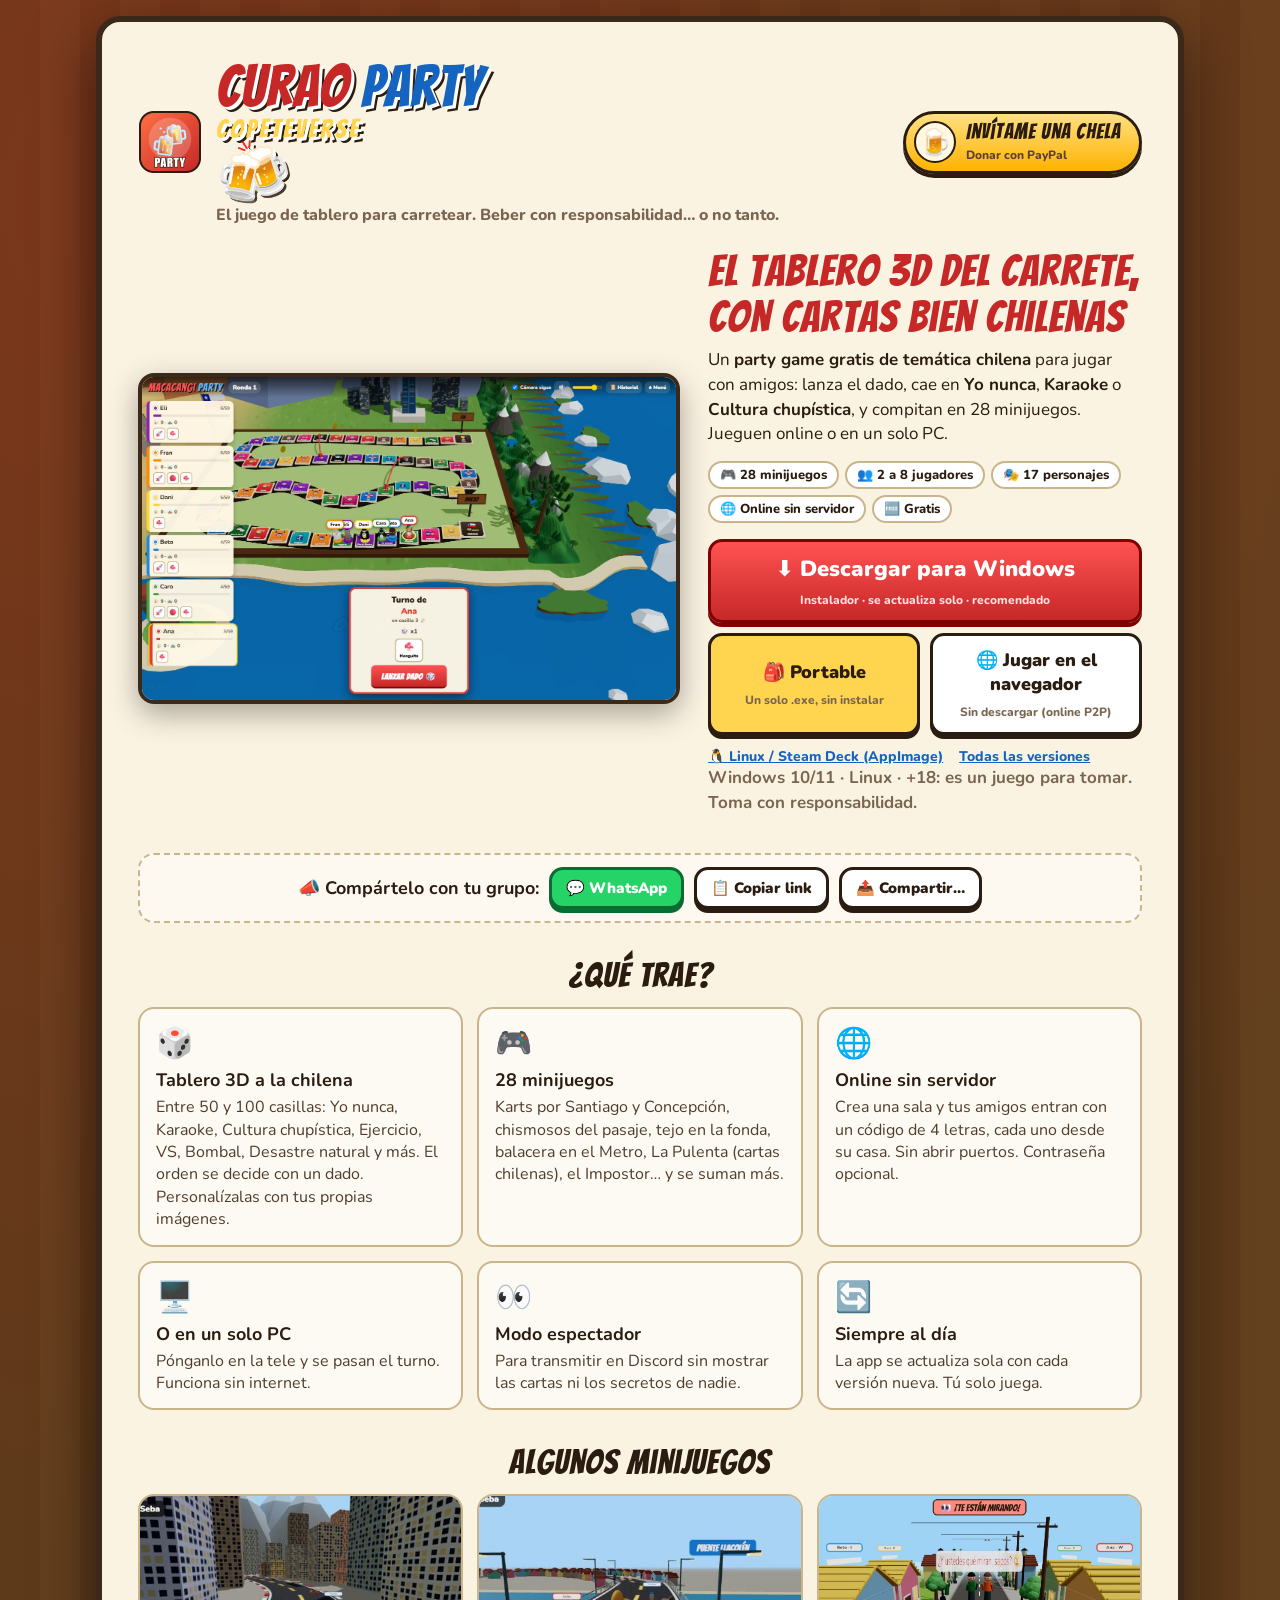
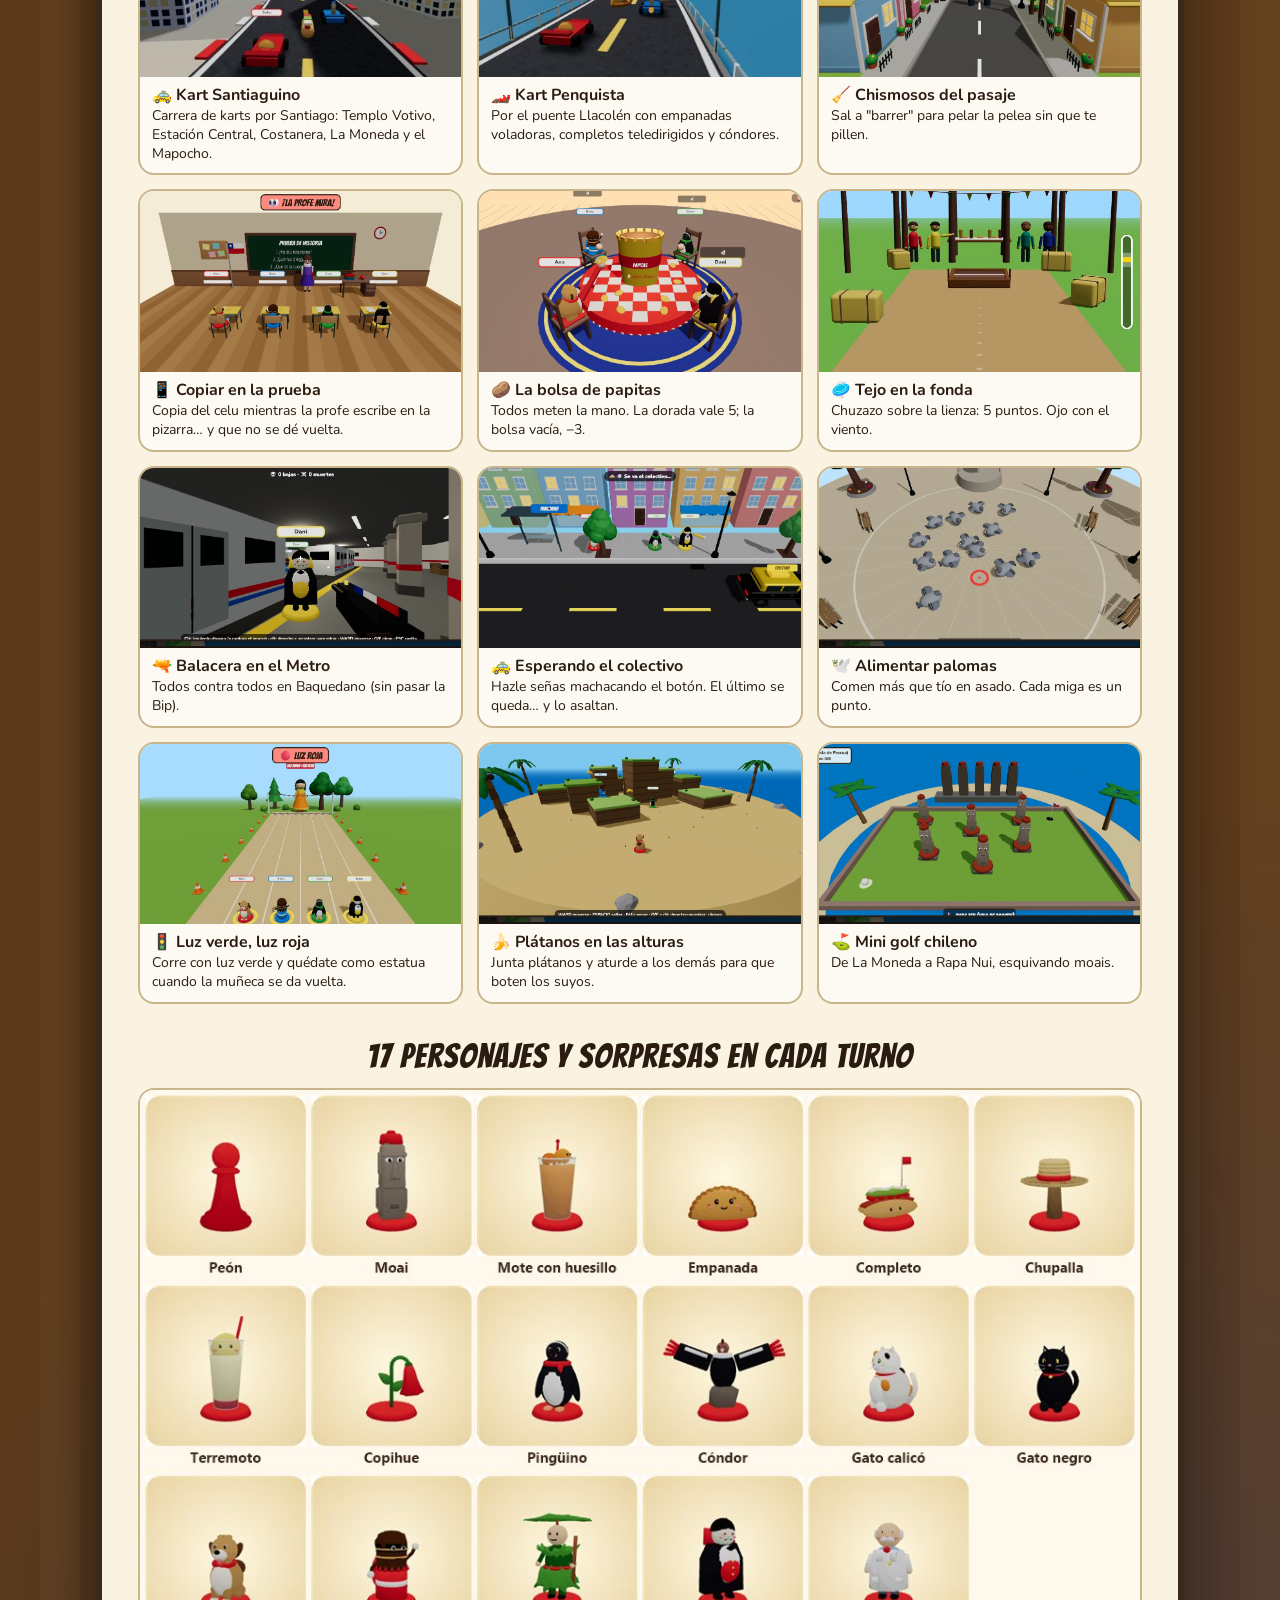
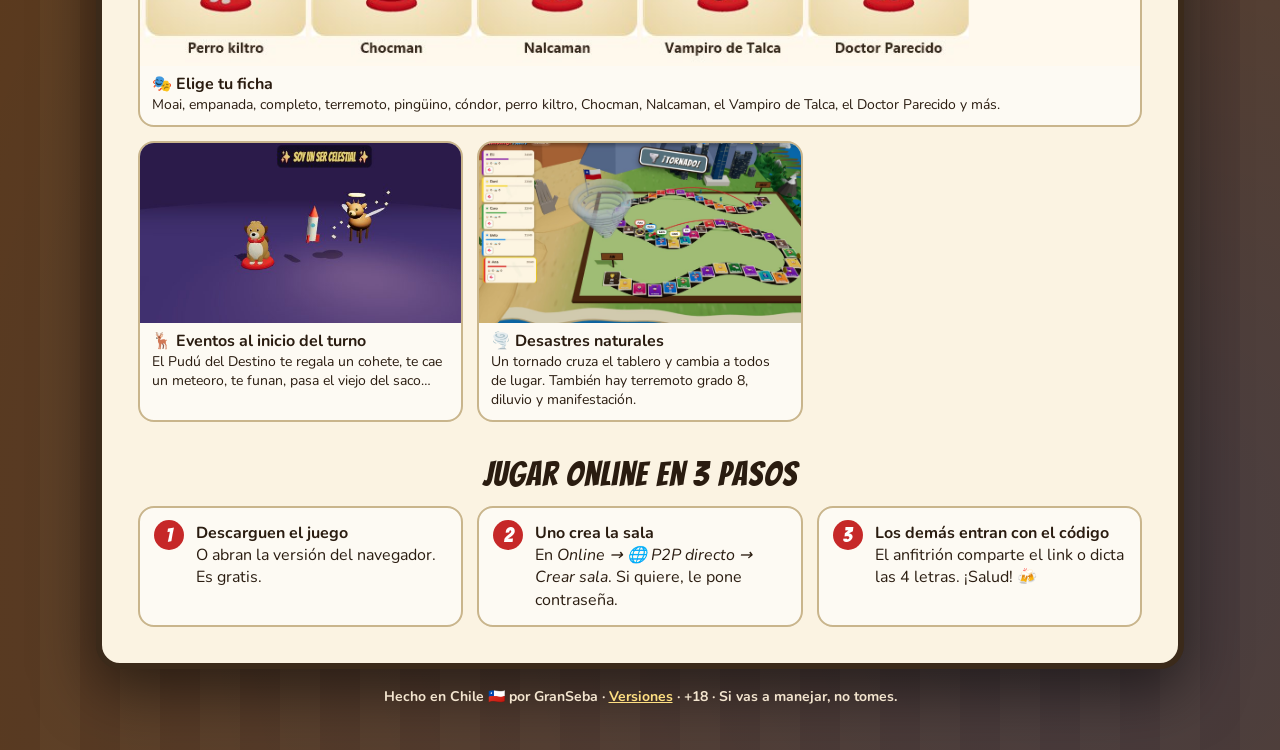
==== index.html @ d547cffd "v0.1.18: karts por Concepción y Santiago, Impostor y Cachipún en 3D; página de descarga con 28 minij" ====
<!doctype html>
<!--
  Página para compartir y descargar Curao Party: Copeteverse (raíz del GitHub Pages de sebacondeza/macacangi-releases):
  https://sebacondeza.github.io/macacangi-releases/
  Se publica copiando invite/ a la raíz de ese repo (img/, unirse/ e index.html). La web sin servidor va en jugar/.
-->
<html lang="es">
  <head>
    <meta charset="utf-8" />
    <meta name="viewport" content="width=device-width, initial-scale=1" />
    <title>Curao Party: Copeteverse: party game gratis chileno para carretear</title>
    <meta name="description" content="¿Buscas un party game gratis en Chile? Juega Curao Party: Copeteverse: tablero 3D de temática chilena, 28 minijuegos para jugar con amigos, online o en un PC. Descarga para Windows y Linux." />
    <meta name="robots" content="index, follow" />
    <link rel="canonical" href="https://sebacondeza.github.io/macacangi-releases/" />
    <meta name="google-site-verification" content="C3hAZkJav9RDWLQu-9aS6Bcg-3XktcgtZqG92izZudA" />
    <meta property="og:type" content="website" />
    <meta property="og:locale" content="es_CL" />
    <meta property="og:site_name" content="Curao Party: Copeteverse" />
    <meta property="og:url" content="https://sebacondeza.github.io/macacangi-releases/" />
    <meta property="og:title" content="Curao Party: Copeteverse: party game gratis chileno para carretear" />
    <meta property="og:description" content="Party game gratis de temática chilena: 28 minijuegos para jugar con amigos, online o en un PC. Descarga para Windows y Linux." />
    <meta property="og:image" content="https://sebacondeza.github.io/macacangi-releases/img/tablero.jpg" />
    <meta name="twitter:card" content="summary_large_image" />
    <meta name="twitter:title" content="Curao Party: Copeteverse: party game gratis chileno para carretear" />
    <meta name="twitter:description" content="Party game gratis de temática chilena: 28 minijuegos para jugar con amigos, online o en un PC. Descarga para Windows y Linux." />
    <meta name="twitter:image" content="https://sebacondeza.github.io/macacangi-releases/img/tablero.jpg" />
    <script type="application/ld+json">
      {
        "@context": "https://schema.org",
        "@type": "SoftwareApplication",
        "name": "Curao Party: Copeteverse",
        "description": "Party game gratis de temática chilena para jugar con amigos: tablero 3D, 28 minijuegos y modos local, online y navegador.",
        "url": "https://sebacondeza.github.io/macacangi-releases/",
        "applicationCategory": "GameApplication",
        "operatingSystem": ["Windows 10", "Windows 11", "Linux", "Web browser"],
        "inLanguage": "es-CL",
        "offers": {
          "@type": "Offer",
          "price": "0",
          "priceCurrency": "USD"
        }
      }
    </script>
    <link rel="icon" href="icon.png" />
    <link rel="preconnect" href="https://fonts.googleapis.com" />
    <link rel="preconnect" href="https://fonts.gstatic.com" crossorigin />
    <link href="https://fonts.googleapis.com/css2?family=Bangers&family=Nunito:wght@600;800;900&display=swap" rel="stylesheet" />
    <style>
      :root {
        --ink: #2a1c10;
        --muted: #7a6650;
        --panel: #fbf3e2;
        --line: #c9b58c;
        --red: #c62828;
        --blue: #1565c0;
        --gold: #ffb300;
      }
      * { box-sizing: border-box; }
      html { scroll-behavior: smooth; }
      body {
        margin: 0;
        font-family: Nunito, system-ui, 'Segoe UI', sans-serif;
        color: var(--ink);
        background:
          radial-gradient(circle at 15% 5%, #d52b1e44, transparent 35%),
          radial-gradient(circle at 85% 95%, #0039a644, transparent 35%),
          repeating-linear-gradient(90deg, #5d3a1a 0 40px, #63401e 40px 80px);
        min-height: 100vh;
      }
      a { color: var(--blue); }
      .wrap { max-width: 1120px; margin: 0 auto; padding: 16px; }
      .card { background: var(--panel); border: 6px solid #3b2a1a; border-radius: 24px; box-shadow: 0 20px 60px #0008; padding: clamp(18px, 3vw, 36px); }
      .bangers { font-family: Bangers, Impact, sans-serif; font-weight: 400; letter-spacing: 1px; }

      /* encabezado */
      header { display: flex; align-items: center; justify-content: space-between; gap: 16px; flex-wrap: wrap; }
      .brand { display: flex; align-items: center; gap: 14px; text-decoration: none; color: inherit; }
      .brand img { width: 64px; height: 64px; border-radius: 16px; }
      .brand h1 { margin: 0; font-size: clamp(36px, 6vw, 58px); line-height: 1; color: var(--red); text-shadow: 3px 3px 0 #fff, 5px 5px 0 var(--ink); }
      .brand h1 span { color: var(--blue); }
      .brand p { margin: 4px 0 0; color: var(--muted); font-weight: 800; }

      /* botón de donar (igual que en el juego) */
      .donate {
        display: inline-flex; align-items: center; gap: 10px; text-decoration: none; color: var(--ink);
        background: linear-gradient(180deg, #ffe082, #ffb300); border: 3px solid var(--ink); border-radius: 99px;
        padding: 6px 18px 6px 8px; box-shadow: 0 4px 0 var(--ink); animation: breathe 2.4s ease-in-out infinite;
      }
      .donate .mug { display: grid; place-items: center; width: 42px; height: 42px; font-size: 26px; background: #fff8e1; border: 2px solid var(--ink); border-radius: 50%; animation: cheers 2.4s ease-in-out infinite; }
      .donate b { font-family: Bangers, Impact, sans-serif; font-weight: 400; font-size: 21px; letter-spacing: 1px; display: block; line-height: 1.1; }
      .donate small { font-size: 12px; font-weight: 800; color: #5d4037; }
      .donate:hover { animation-play-state: paused; transform: scale(1.05); }
      @keyframes breathe { 0%, 100% { transform: scale(1); box-shadow: 0 4px 0 var(--ink), 0 0 0 0 #ffb30000; } 50% { transform: scale(1.06); box-shadow: 0 4px 0 var(--ink), 0 0 0 10px #ffb30055; } }
      @keyframes cheers { 0%, 60%, 100% { transform: rotate(0); } 70% { transform: rotate(-14deg); } 80% { transform: rotate(10deg); } 90% { transform: rotate(-6deg); } }
      @media (prefers-reduced-motion: reduce) { .donate, .donate .mug { animation: none; } }

      /* portada */
      .hero { display: grid; grid-template-columns: 1.25fr 1fr; gap: 28px; align-items: center; margin-top: 22px; }
      .shot { width: 100%; display: block; border-radius: 16px; border: 4px solid #3b2a1a; box-shadow: 0 10px 30px #0005; }
      .pitch h2 { margin: 0 0 8px; font-size: clamp(30px, 4vw, 44px); line-height: 1.05; color: var(--red); }
      .pitch p { margin: 0 0 14px; font-size: 17px; line-height: 1.45; }
      .tags { display: flex; flex-wrap: wrap; gap: 6px; margin-bottom: 16px; }
      .tag { background: #fff; border: 2px solid var(--line); border-radius: 99px; padding: 3px 10px; font-weight: 800; font-size: 13px; }

      .btn { display: flex; align-items: center; justify-content: center; gap: 8px; flex-direction: column; text-align: center; text-decoration: none; color: var(--ink); border: 3px solid var(--ink); border-radius: 14px; box-shadow: 0 4px 0 var(--ink); padding: 12px 14px; font-weight: 900; font-size: 18px; cursor: pointer; background: #fff; font-family: inherit; }
      .btn small { font-size: 12px; font-weight: 800; color: var(--muted); }
      .btn:active { transform: translateY(2px); box-shadow: 0 2px 0 var(--ink); }
      .btn.main { background: linear-gradient(#ff5252, #c62828); color: #fff; border-color: #7f0000; box-shadow: 0 4px 0 #7f0000; }
      .btn.main small { color: #ffe0e0; }
      .btn.gold { background: #ffd54f; }
      .downloads { display: grid; grid-template-columns: 1fr 1fr; gap: 10px; }
      .downloads .btn.main { grid-column: 1 / -1; font-size: 22px; }
      .alt-links { display: flex; flex-wrap: wrap; gap: 8px 16px; margin-top: 12px; font-weight: 800; font-size: 14px; }
      .note { color: var(--muted); font-size: 13px; font-weight: 700; margin: 10px 0 0; }
      #dlNote { color: #2e7d32; }

      /* compartir */
      .share { margin-top: 24px; display: flex; align-items: center; gap: 10px; flex-wrap: wrap; justify-content: center; background: #fff8; border: 2px dashed var(--line); border-radius: 16px; padding: 12px; }
      .share b { font-size: 18px; }
      .share .btn { flex-direction: row; font-size: 15px; padding: 8px 14px; }
      .btn.wa { background: #25d366; color: #fff; border-color: #0b6b33; box-shadow: 0 4px 0 #0b6b33; }

      /* secciones */
      section { margin-top: 34px; }
      section > h2 { font-family: Bangers, Impact, sans-serif; font-weight: 400; letter-spacing: 1px; font-size: 34px; margin: 0 0 14px; text-align: center; }
      .features { display: grid; grid-template-columns: repeat(3, 1fr); gap: 14px; }
      .feature { background: #fff9; border: 2px solid var(--line); border-radius: 16px; padding: 14px 16px; }
      .feature .ico { font-size: 30px; }
      .feature h3 { margin: 4px 0 4px; font-size: 18px; }
      .feature p { margin: 0; color: #4e3d2c; line-height: 1.4; }
      .gallery { display: grid; grid-template-columns: repeat(3, 1fr); gap: 14px; }
      .gallery figure { margin: 0; background: #fff9; border: 2px solid var(--line); border-radius: 16px; overflow: hidden; }
      .gallery img { width: 100%; aspect-ratio: 16 / 9; object-fit: cover; display: block; }
      .gallery figcaption { padding: 8px 12px 10px; font-size: 14px; line-height: 1.35; }
      .gallery figcaption b { display: block; font-size: 16px; }
      .gallery figure.wide { grid-column: 1 / -1; }
      .gallery figure.wide img { aspect-ratio: auto; object-fit: contain; background: #fff8ec; }
      .steps { display: grid; grid-template-columns: repeat(3, 1fr); gap: 14px; counter-reset: s; }
      .step { background: #fff9; border: 2px solid var(--line); border-radius: 16px; padding: 14px 16px 14px 56px; position: relative; line-height: 1.4; }
      .step::before { counter-increment: s; content: counter(s); position: absolute; left: 14px; top: 12px; width: 30px; height: 30px; border-radius: 50%; background: var(--red); color: #fff; font: 400 20px/30px Bangers, Impact, sans-serif; text-align: center; }
      .news { background: #fff9; border: 2px solid var(--line); border-radius: 16px; padding: 14px 18px; }
      .news h3 { margin: 0 0 6px; }
      .news ul { margin: 0; padding-left: 20px; line-height: 1.45; }
      footer { text-align: center; color: #f3e5cf; font-weight: 700; font-size: 14px; padding: 18px 8px 28px; }
      footer a { color: #ffe082; }

      @media (max-width: 900px) {
        .hero { grid-template-columns: 1fr; }
        .features, .gallery, .steps { grid-template-columns: 1fr 1fr; }
      }
      @media (max-width: 560px) {
        header { justify-content: center; }
        .brand img { width: 52px; height: 52px; }
        .features, .gallery, .steps, .downloads { grid-template-columns: 1fr; }
      }
      .brand-sub { display: block; font-size: 0.45em; letter-spacing: 3px; color: #ffd54f; line-height: 1; }
    </style>
  </head>
  <body>
    <div class="wrap">
      <main class="card">
        <header>
          <a class="brand" href="./">
            <img src="icon.png" alt="" />
            <div>
              <h1 class="bangers">Curao <span>Party</span> <small class="brand-sub">Copeteverse</small> 🍻</h1>
              <p>El juego de tablero para carretear. Beber con responsabilidad… o no tanto.</p>
            </div>
          </a>
          <a class="donate" href="https://paypal.me/scondeza" target="_blank" rel="noreferrer" title="Si te gustó el juego, invítame una chela (PayPal)">
            <span class="mug" aria-hidden="true">🍺</span>
            <span><b>Invítame una chela</b><small>Donar con PayPal</small></span>
          </a>
        </header>

        <div class="hero">
          <img class="shot" src="img/tablero.jpg" alt="El tablero 3D de Curao Party: Copeteverse con las fichas, las casillas y el mapa de Chile" />
          <div class="pitch">
            <h2 class="bangers">El tablero 3D del carrete, con cartas bien chilenas</h2>
            <p>Un <b>party game gratis de temática chilena</b> para jugar con amigos: lanza el dado, cae en <b>Yo nunca</b>, <b>Karaoke</b> o <b>Cultura chupística</b>, y compitan en 28 minijuegos. Jueguen online o en un solo PC.</p>
            <div class="tags">
              <span class="tag">🎮 28 minijuegos</span>
              <span class="tag">👥 2 a 8 jugadores</span>
              <span class="tag">🎭 17 personajes</span>
              <span class="tag">🌐 Online sin servidor</span>
              <span class="tag">🆓 Gratis</span>
            </div>
            <div class="downloads">
              <a id="dlSetup" class="btn main" href="https://github.com/sebacondeza/macacangi-releases/releases/latest">
                ⬇️ Descargar para Windows<small>Instalador · se actualiza solo · recomendado</small>
              </a>
              <a id="dlPortable" class="btn gold" href="https://github.com/sebacondeza/macacangi-releases/releases/latest">
                🎒 Portable<small>Un solo .exe, sin instalar</small>
              </a>
              <a class="btn" href="jugar/">🌐 Jugar en el navegador<small>Sin descargar (online P2P)</small></a>
            </div>
            <div class="alt-links">
              <a id="dlLinux" href="https://github.com/sebacondeza/macacangi-releases/releases/latest">🐧 Linux / Steam Deck (AppImage)</a>
              <a href="https://github.com/sebacondeza/macacangi-releases/releases">Todas las versiones</a>
            </div>
            <p class="note"><span id="ver">Windows 10/11 · Linux</span> · +18: es un juego para tomar. Toma con responsabilidad.</p>
            <p id="dlNote" class="note" hidden>✅ La descarga empezó. Si Windows avisa que es una app poco común, toca <b>Más información → Ejecutar de todas formas</b>.</p>
          </div>
        </div>

        <div class="share">
          <b>📣 Compártelo con tu grupo:</b>
          <a class="btn wa" id="wa" href="#" target="_blank" rel="noreferrer">💬 WhatsApp</a>
          <button class="btn" id="copy" type="button">📋 Copiar link</button>
          <button class="btn" id="native" type="button" hidden>📤 Compartir…</button>
        </div>

        <section>
          <h2>¿Qué trae?</h2>
          <div class="features">
            <div class="feature"><div class="ico">🎲</div><h3>Tablero 3D a la chilena</h3><p>Entre 50 y 100 casillas: Yo nunca, Karaoke, Cultura chupística, Ejercicio, VS, Bombal, Desastre natural y más. El orden se decide con un dado. Personalízalas con tus propias imágenes.</p></div>
            <div class="feature"><div class="ico">🎮</div><h3>28 minijuegos</h3><p>Karts por Santiago y Concepción, chismosos del pasaje, tejo en la fonda, balacera en el Metro, La Pulenta (cartas chilenas), el Impostor… y se suman más.</p></div>
            <div class="feature"><div class="ico">🌐</div><h3>Online sin servidor</h3><p>Crea una sala y tus amigos entran con un código de 4 letras, cada uno desde su casa. Sin abrir puertos. Contraseña opcional.</p></div>
            <div class="feature"><div class="ico">🖥️</div><h3>O en un solo PC</h3><p>Pónganlo en la tele y se pasan el turno. Funciona sin internet.</p></div>
            <div class="feature"><div class="ico">👀</div><h3>Modo espectador</h3><p>Para transmitir en Discord sin mostrar las cartas ni los secretos de nadie.</p></div>
            <div class="feature"><div class="ico">🔄</div><h3>Siempre al día</h3><p>La app se actualiza sola con cada versión nueva. Tú solo juega.</p></div>
          </div>
        </section>

        <section>
          <h2>Algunos minijuegos</h2>
          <div class="gallery">
            <figure><a href="img/kart-santiago.png" target="_blank"><img src="img/kart-santiago.png" alt="Kart Santiaguino" loading="lazy" /></a><figcaption><b>🚕 Kart Santiaguino</b>Carrera de karts por Santiago: Templo Votivo, Estación Central, Costanera, La Moneda y el Mapocho.</figcaption></figure>
            <figure><a href="img/kart-concepcion.png" target="_blank"><img src="img/kart-concepcion.png" alt="Kart Penquista" loading="lazy" /></a><figcaption><b>🏎️ Kart Penquista</b>Por el puente Llacolén con empanadas voladoras, completos teledirigidos y cóndores.</figcaption></figure>
            <figure><a href="img/chismosos.jpg" target="_blank"><img src="img/chismosos.jpg" alt="Chismosos del pasaje" loading="lazy" /></a><figcaption><b>🧹 Chismosos del pasaje</b>Sal a "barrer" para pelar la pelea sin que te pillen.</figcaption></figure>
            <figure><a href="img/copiar.jpg" target="_blank"><img src="img/copiar.jpg" alt="Copiar en la prueba" loading="lazy" /></a><figcaption><b>📱 Copiar en la prueba</b>Copia del celu mientras la profe escribe en la pizarra… y que no se dé vuelta.</figcaption></figure>
            <figure><a href="img/papas.jpg" target="_blank"><img src="img/papas.jpg" alt="La bolsa de papitas" loading="lazy" /></a><figcaption><b>🥔 La bolsa de papitas</b>Todos meten la mano. La dorada vale 5; la bolsa vacía, −3.</figcaption></figure>
            <figure><a href="img/tejo.jpg" target="_blank"><img src="img/tejo.jpg" alt="Tejo en la fonda" loading="lazy" /></a><figcaption><b>🥏 Tejo en la fonda</b>Chuzazo sobre la lienza: 5 puntos. Ojo con el viento.</figcaption></figure>
            <figure><a href="img/metro.jpg" target="_blank"><img src="img/metro.jpg" alt="Balacera en el Metro" loading="lazy" /></a><figcaption><b>🔫 Balacera en el Metro</b>Todos contra todos en Baquedano (sin pasar la Bip).</figcaption></figure>
            <figure><a href="img/colectivo.jpg" target="_blank"><img src="img/colectivo.jpg" alt="Esperando el colectivo" loading="lazy" /></a><figcaption><b>🚕 Esperando el colectivo</b>Hazle señas machacando el botón. El último se queda… y lo asaltan.</figcaption></figure>
            <figure><a href="img/palomas.jpg" target="_blank"><img src="img/palomas.jpg" alt="Alimentar palomas" loading="lazy" /></a><figcaption><b>🕊️ Alimentar palomas</b>Comen más que tío en asado. Cada miga es un punto.</figcaption></figure>
            <figure><a href="img/luzverde.jpg" target="_blank"><img src="img/luzverde.jpg" alt="Luz verde, luz roja" loading="lazy" /></a><figcaption><b>🚦 Luz verde, luz roja</b>Corre con luz verde y quédate como estatua cuando la muñeca se da vuelta.</figcaption></figure>
            <figure><a href="img/platanos.jpg" target="_blank"><img src="img/platanos.jpg" alt="Plátanos en las alturas" loading="lazy" /></a><figcaption><b>🍌 Plátanos en las alturas</b>Junta plátanos y aturde a los demás para que boten los suyos.</figcaption></figure>
            <figure><a href="img/golf.jpg" target="_blank"><img src="img/golf.jpg" alt="Mini golf chileno" loading="lazy" /></a><figcaption><b>⛳ Mini golf chileno</b>De La Moneda a Rapa Nui, esquivando moais.</figcaption></figure>
          </div>
        </section>

        <section>
          <h2>17 personajes y sorpresas en cada turno</h2>
          <div class="gallery">
            <figure class="wide"><a href="img/personajes.jpg" target="_blank"><img src="img/personajes.jpg" alt="Las 17 fichas: Moai, Empanada, Completo, Pingüino, Cóndor, Perro kiltro, Chocman, Nalcaman, Vampiro de Talca, Doctor Parecido y más" loading="lazy" /></a><figcaption><b>🎭 Elige tu ficha</b>Moai, empanada, completo, terremoto, pingüino, cóndor, perro kiltro, Chocman, Nalcaman, el Vampiro de Talca, el Doctor Parecido y más.</figcaption></figure>
            <figure><a href="img/evento.jpg" target="_blank"><img src="img/evento.jpg" alt="El Pudú del Destino entrega un cohete" loading="lazy" /></a><figcaption><b>🦌 Eventos al inicio del turno</b>El Pudú del Destino te regala un cohete, te cae un meteoro, te funan, pasa el viejo del saco…</figcaption></figure>
            <figure><a href="img/desastre.jpg" target="_blank"><img src="img/desastre.jpg" alt="Un tornado cruza el tablero y levanta a los jugadores" loading="lazy" /></a><figcaption><b>🌪️ Desastres naturales</b>Un tornado cruza el tablero y cambia a todos de lugar. También hay terremoto grado 8, diluvio y manifestación.</figcaption></figure>
          </div>
        </section>

        <section>
          <h2>Jugar online en 3 pasos</h2>
          <div class="steps">
            <div class="step"><b>Descarguen el juego</b><br />O abran la versión del navegador. Es gratis.</div>
            <div class="step"><b>Uno crea la sala</b><br />En <i>Online → 🌐 P2P directo → Crear sala</i>. Si quiere, le pone contraseña.</div>
            <div class="step"><b>Los demás entran con el código</b><br />El anfitrión comparte el link o dicta las 4 letras. ¡Salud! 🍻</div>
          </div>
        </section>

        <section id="novedades" hidden>
          <h2>Novedades</h2>
          <div class="news"><h3 id="newsTitle"></h3><ul id="newsList"></ul></div>
        </section>
      </main>
      <footer>
        Hecho en Chile 🇨🇱 por GranSeba · <a href="https://github.com/sebacondeza/macacangi-releases/releases">Versiones</a> · +18 · Si vas a manejar, no tomes.
      </footer>
    </div>
    <script>
      // Compartir
      const PAGE = 'https://sebacondeza.github.io/macacangi-releases/'
      const MSG = '¡Juguemos Curao Party: Copeteverse! 🍻 El juego de tablero para carretear, gratis: '
      document.getElementById('wa').href = 'https://wa.me/?text=' + encodeURIComponent(MSG + PAGE)
      const copyBtn = document.getElementById('copy')
      copyBtn.addEventListener('click', async () => {
        try {
          await navigator.clipboard.writeText(PAGE)
          copyBtn.textContent = '✅ Link copiado'
        } catch {
          prompt('Copia este link:', PAGE)
        }
        setTimeout(() => (copyBtn.textContent = '📋 Copiar link'), 1800)
      })
      if (navigator.share) {
        const nat = document.getElementById('native')
        nat.hidden = false
        nat.addEventListener('click', () => navigator.share({ title: 'Curao Party: Copeteverse', text: MSG, url: PAGE }).catch(() => {}))
      }

      // Descargas directas de la última versión (sin pasar por la página de GitHub) y sus novedades.
      // Si la consulta falla, los botones siguen llevando a los releases.
      const ASSETS = { dlSetup: /^Curao-Party-Setup-[\d.]+\.exe$/, dlPortable: /-portable\.exe$/, dlLinux: /\.AppImage$/ }
      fetch('https://api.github.com/repos/sebacondeza/macacangi-releases/releases/latest', { headers: { Accept: 'application/vnd.github+json' } })
        .then((r) => (r.ok ? r.json() : Promise.reject(r.status)))
        .then((rel) => {
          const version = String(rel.tag_name || '').replace(/^v/, '')
          document.getElementById('ver').textContent = `Versión ${version} · Windows 10/11 · Linux`
          for (const [id, re] of Object.entries(ASSETS)) {
            const asset = (rel.assets || []).find((a) => re.test(a.name))
            const el = document.getElementById(id)
            if (!asset || !/^https:\/\/github\.com\//.test(asset.browser_download_url)) continue
            el.href = asset.browser_download_url
            el.title = `${asset.name} · ${(asset.size / 1048576).toFixed(0)} MB`
            el.addEventListener('click', () => (document.getElementById('dlNote').hidden = false))
          }
          // novedades de la última versión (como texto, sin HTML)
          const lines = String(rel.body || '')
            .split(/\r?\n/)
            .map((l) => l.trim().replace(/^[-*]\s+/, '').replace(/\*\*|__|`/g, ''))
            .filter((l) => l && !/^#/.test(l))
            .slice(0, 8)
          if (lines.length) {
            document.getElementById('newsTitle').textContent = `Versión ${version}`
            const ul = document.getElementById('newsList')
            for (const l of lines) {
              const li = document.createElement('li')
              li.textContent = l
              ul.appendChild(li)
            }
            document.getElementById('novedades').hidden = false
          }
        })
        .catch(() => {})
    </script>
  </body>
</html>
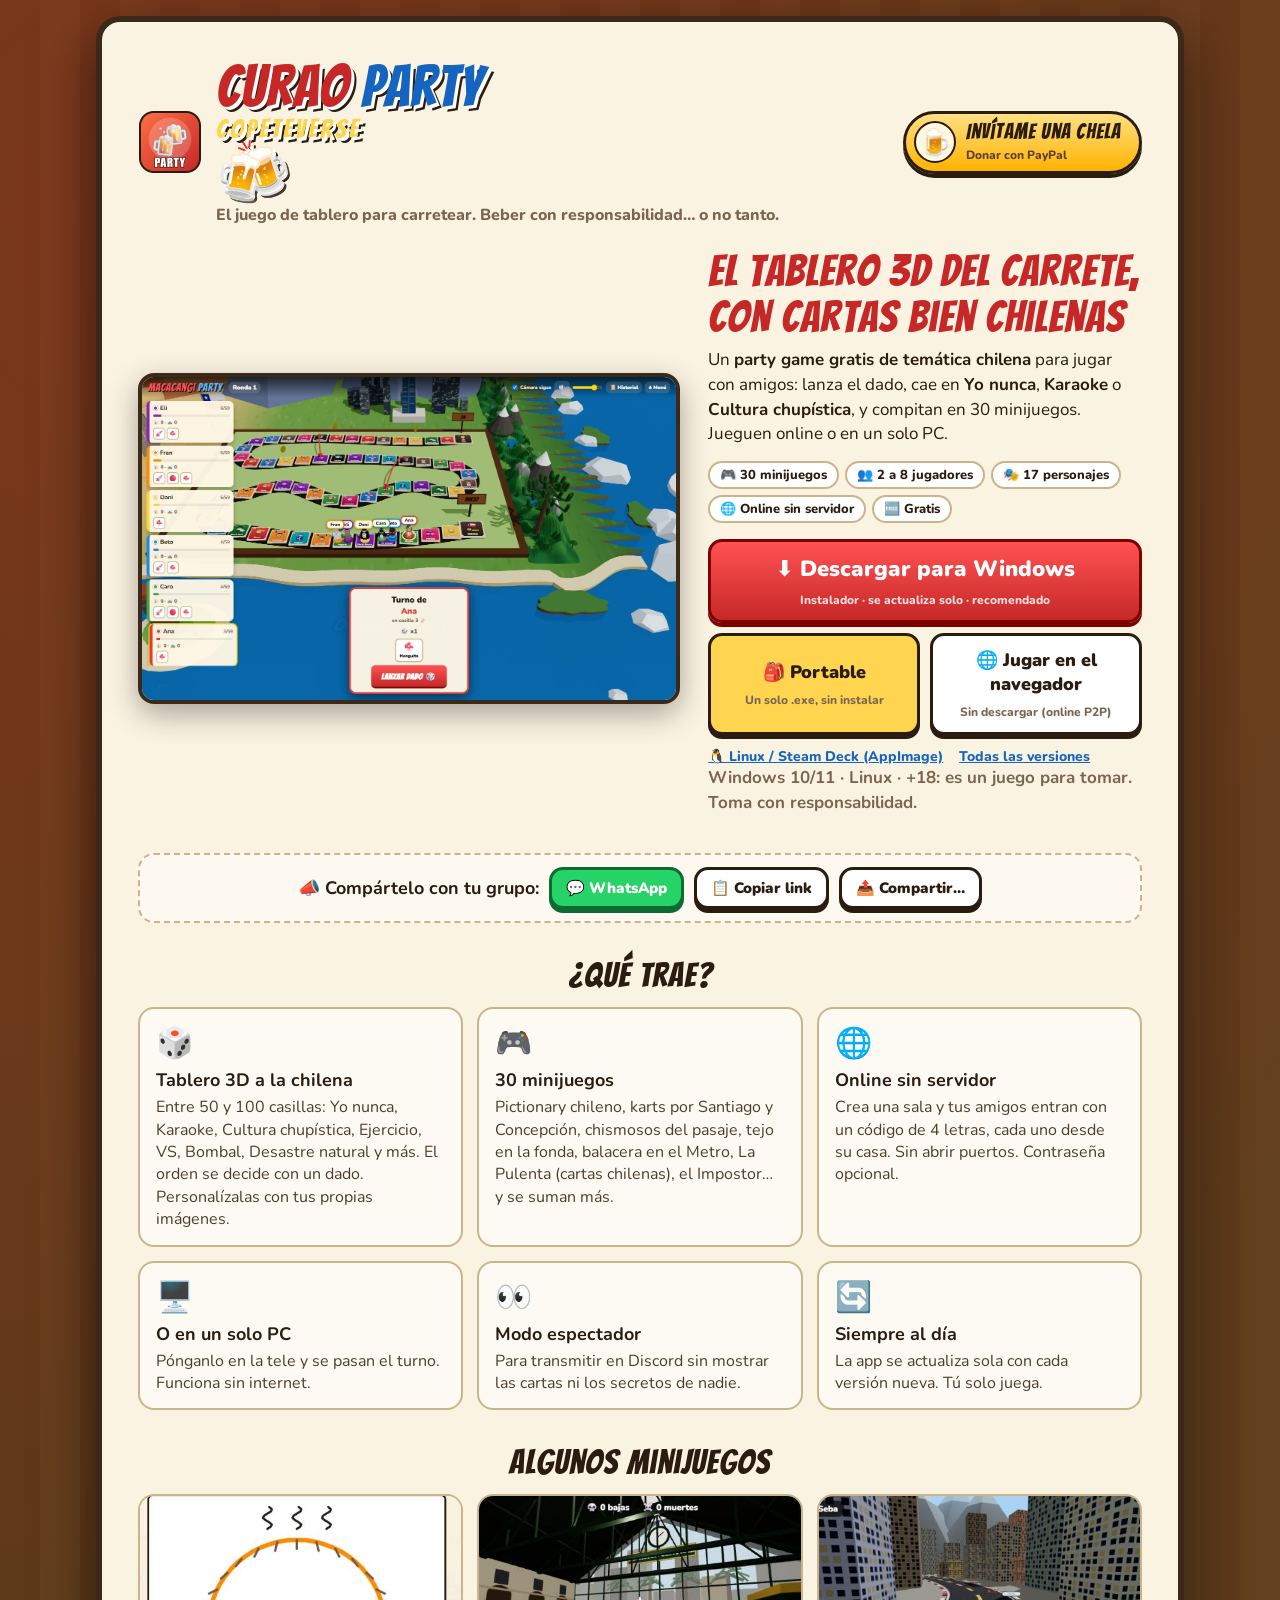
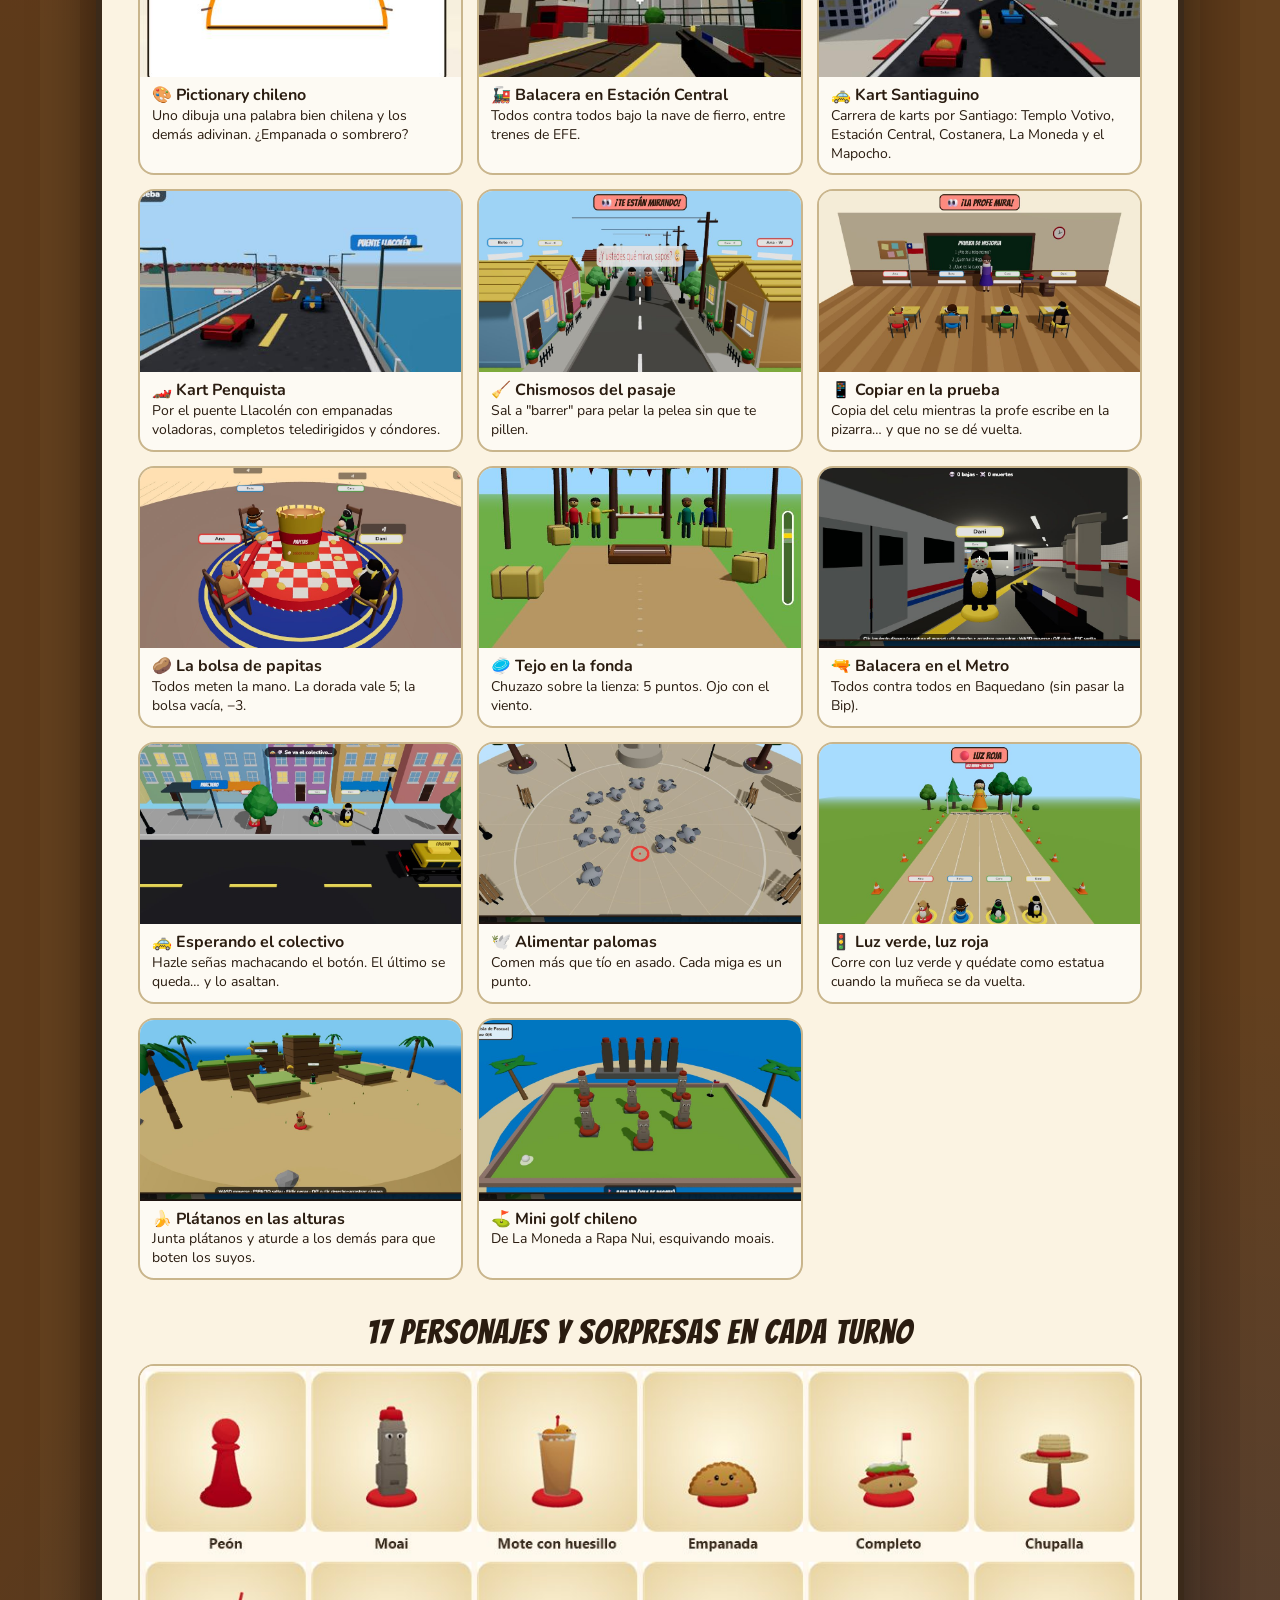
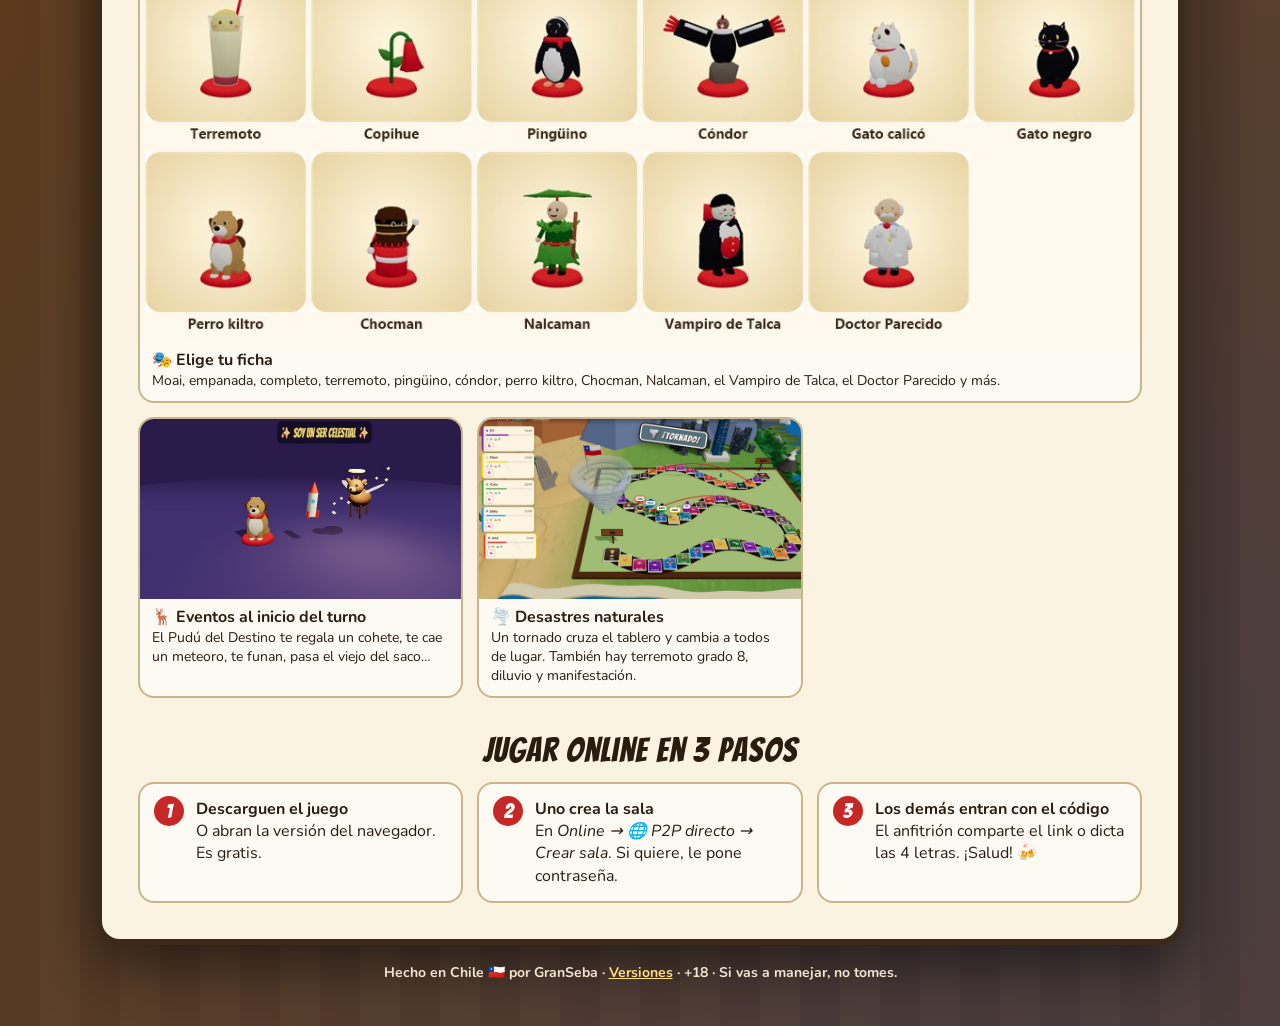
==== commit 3203565a: "v0.1.19: Pictionary chileno, balacera en Estación Central, minimapa en karts; página con 30 minijueg" ====
--- a/index.html
+++ b/index.html
@@ -9,7 +9,7 @@
     <meta charset="utf-8" />
     <meta name="viewport" content="width=device-width, initial-scale=1" />
     <title>Curao Party: Copeteverse: party game gratis chileno para carretear</title>
-    <meta name="description" content="¿Buscas un party game gratis en Chile? Juega Curao Party: Copeteverse: tablero 3D de temática chilena, 28 minijuegos para jugar con amigos, online o en un PC. Descarga para Windows y Linux." />
+    <meta name="description" content="¿Buscas un party game gratis en Chile? Juega Curao Party: Copeteverse: tablero 3D de temática chilena, 30 minijuegos para jugar con amigos, online o en un PC. Descarga para Windows y Linux." />
     <meta name="robots" content="index, follow" />
     <link rel="canonical" href="https://sebacondeza.github.io/macacangi-releases/" />
     <meta name="google-site-verification" content="C3hAZkJav9RDWLQu-9aS6Bcg-3XktcgtZqG92izZudA" />
@@ -18,18 +18,18 @@
     <meta property="og:site_name" content="Curao Party: Copeteverse" />
     <meta property="og:url" content="https://sebacondeza.github.io/macacangi-releases/" />
     <meta property="og:title" content="Curao Party: Copeteverse: party game gratis chileno para carretear" />
-    <meta property="og:description" content="Party game gratis de temática chilena: 28 minijuegos para jugar con amigos, online o en un PC. Descarga para Windows y Linux." />
+    <meta property="og:description" content="Party game gratis de temática chilena: 30 minijuegos para jugar con amigos, online o en un PC. Descarga para Windows y Linux." />
     <meta property="og:image" content="https://sebacondeza.github.io/macacangi-releases/img/tablero.jpg" />
     <meta name="twitter:card" content="summary_large_image" />
     <meta name="twitter:title" content="Curao Party: Copeteverse: party game gratis chileno para carretear" />
-    <meta name="twitter:description" content="Party game gratis de temática chilena: 28 minijuegos para jugar con amigos, online o en un PC. Descarga para Windows y Linux." />
+    <meta name="twitter:description" content="Party game gratis de temática chilena: 30 minijuegos para jugar con amigos, online o en un PC. Descarga para Windows y Linux." />
     <meta name="twitter:image" content="https://sebacondeza.github.io/macacangi-releases/img/tablero.jpg" />
     <script type="application/ld+json">
       {
         "@context": "https://schema.org",
         "@type": "SoftwareApplication",
         "name": "Curao Party: Copeteverse",
-        "description": "Party game gratis de temática chilena para jugar con amigos: tablero 3D, 28 minijuegos y modos local, online y navegador.",
+        "description": "Party game gratis de temática chilena para jugar con amigos: tablero 3D, 30 minijuegos y modos local, online y navegador.",
         "url": "https://sebacondeza.github.io/macacangi-releases/",
         "applicationCategory": "GameApplication",
         "operatingSystem": ["Windows 10", "Windows 11", "Linux", "Web browser"],
@@ -177,9 +177,9 @@
           <img class="shot" src="img/tablero.jpg" alt="El tablero 3D de Curao Party: Copeteverse con las fichas, las casillas y el mapa de Chile" />
           <div class="pitch">
             <h2 class="bangers">El tablero 3D del carrete, con cartas bien chilenas</h2>
-            <p>Un <b>party game gratis de temática chilena</b> para jugar con amigos: lanza el dado, cae en <b>Yo nunca</b>, <b>Karaoke</b> o <b>Cultura chupística</b>, y compitan en 28 minijuegos. Jueguen online o en un solo PC.</p>
+            <p>Un <b>party game gratis de temática chilena</b> para jugar con amigos: lanza el dado, cae en <b>Yo nunca</b>, <b>Karaoke</b> o <b>Cultura chupística</b>, y compitan en 30 minijuegos. Jueguen online o en un solo PC.</p>
             <div class="tags">
-              <span class="tag">🎮 28 minijuegos</span>
+              <span class="tag">🎮 30 minijuegos</span>
               <span class="tag">👥 2 a 8 jugadores</span>
               <span class="tag">🎭 17 personajes</span>
               <span class="tag">🌐 Online sin servidor</span>
@@ -214,7 +214,7 @@
           <h2>¿Qué trae?</h2>
           <div class="features">
             <div class="feature"><div class="ico">🎲</div><h3>Tablero 3D a la chilena</h3><p>Entre 50 y 100 casillas: Yo nunca, Karaoke, Cultura chupística, Ejercicio, VS, Bombal, Desastre natural y más. El orden se decide con un dado. Personalízalas con tus propias imágenes.</p></div>
-            <div class="feature"><div class="ico">🎮</div><h3>28 minijuegos</h3><p>Karts por Santiago y Concepción, chismosos del pasaje, tejo en la fonda, balacera en el Metro, La Pulenta (cartas chilenas), el Impostor… y se suman más.</p></div>
+            <div class="feature"><div class="ico">🎮</div><h3>30 minijuegos</h3><p>Pictionary chileno, karts por Santiago y Concepción, chismosos del pasaje, tejo en la fonda, balacera en el Metro, La Pulenta (cartas chilenas), el Impostor… y se suman más.</p></div>
             <div class="feature"><div class="ico">🌐</div><h3>Online sin servidor</h3><p>Crea una sala y tus amigos entran con un código de 4 letras, cada uno desde su casa. Sin abrir puertos. Contraseña opcional.</p></div>
             <div class="feature"><div class="ico">🖥️</div><h3>O en un solo PC</h3><p>Pónganlo en la tele y se pasan el turno. Funciona sin internet.</p></div>
             <div class="feature"><div class="ico">👀</div><h3>Modo espectador</h3><p>Para transmitir en Discord sin mostrar las cartas ni los secretos de nadie.</p></div>
@@ -225,6 +225,8 @@
         <section>
           <h2>Algunos minijuegos</h2>
           <div class="gallery">
+            <figure><a href="img/pictionary.png" target="_blank"><img src="img/pictionary.png" alt="Pictionary chileno" loading="lazy" /></a><figcaption><b>🎨 Pictionary chileno</b>Uno dibuja una palabra bien chilena y los demás adivinan. ¿Empanada o sombrero?</figcaption></figure>
+            <figure><a href="img/balacera-estacion.png" target="_blank"><img src="img/balacera-estacion.png" alt="Balacera en Estación Central" loading="lazy" /></a><figcaption><b>🚂 Balacera en Estación Central</b>Todos contra todos bajo la nave de fierro, entre trenes de EFE.</figcaption></figure>
             <figure><a href="img/kart-santiago.png" target="_blank"><img src="img/kart-santiago.png" alt="Kart Santiaguino" loading="lazy" /></a><figcaption><b>🚕 Kart Santiaguino</b>Carrera de karts por Santiago: Templo Votivo, Estación Central, Costanera, La Moneda y el Mapocho.</figcaption></figure>
             <figure><a href="img/kart-concepcion.png" target="_blank"><img src="img/kart-concepcion.png" alt="Kart Penquista" loading="lazy" /></a><figcaption><b>🏎️ Kart Penquista</b>Por el puente Llacolén con empanadas voladoras, completos teledirigidos y cóndores.</figcaption></figure>
             <figure><a href="img/chismosos.jpg" target="_blank"><img src="img/chismosos.jpg" alt="Chismosos del pasaje" loading="lazy" /></a><figcaption><b>🧹 Chismosos del pasaje</b>Sal a "barrer" para pelar la pelea sin que te pillen.</figcaption></figure>
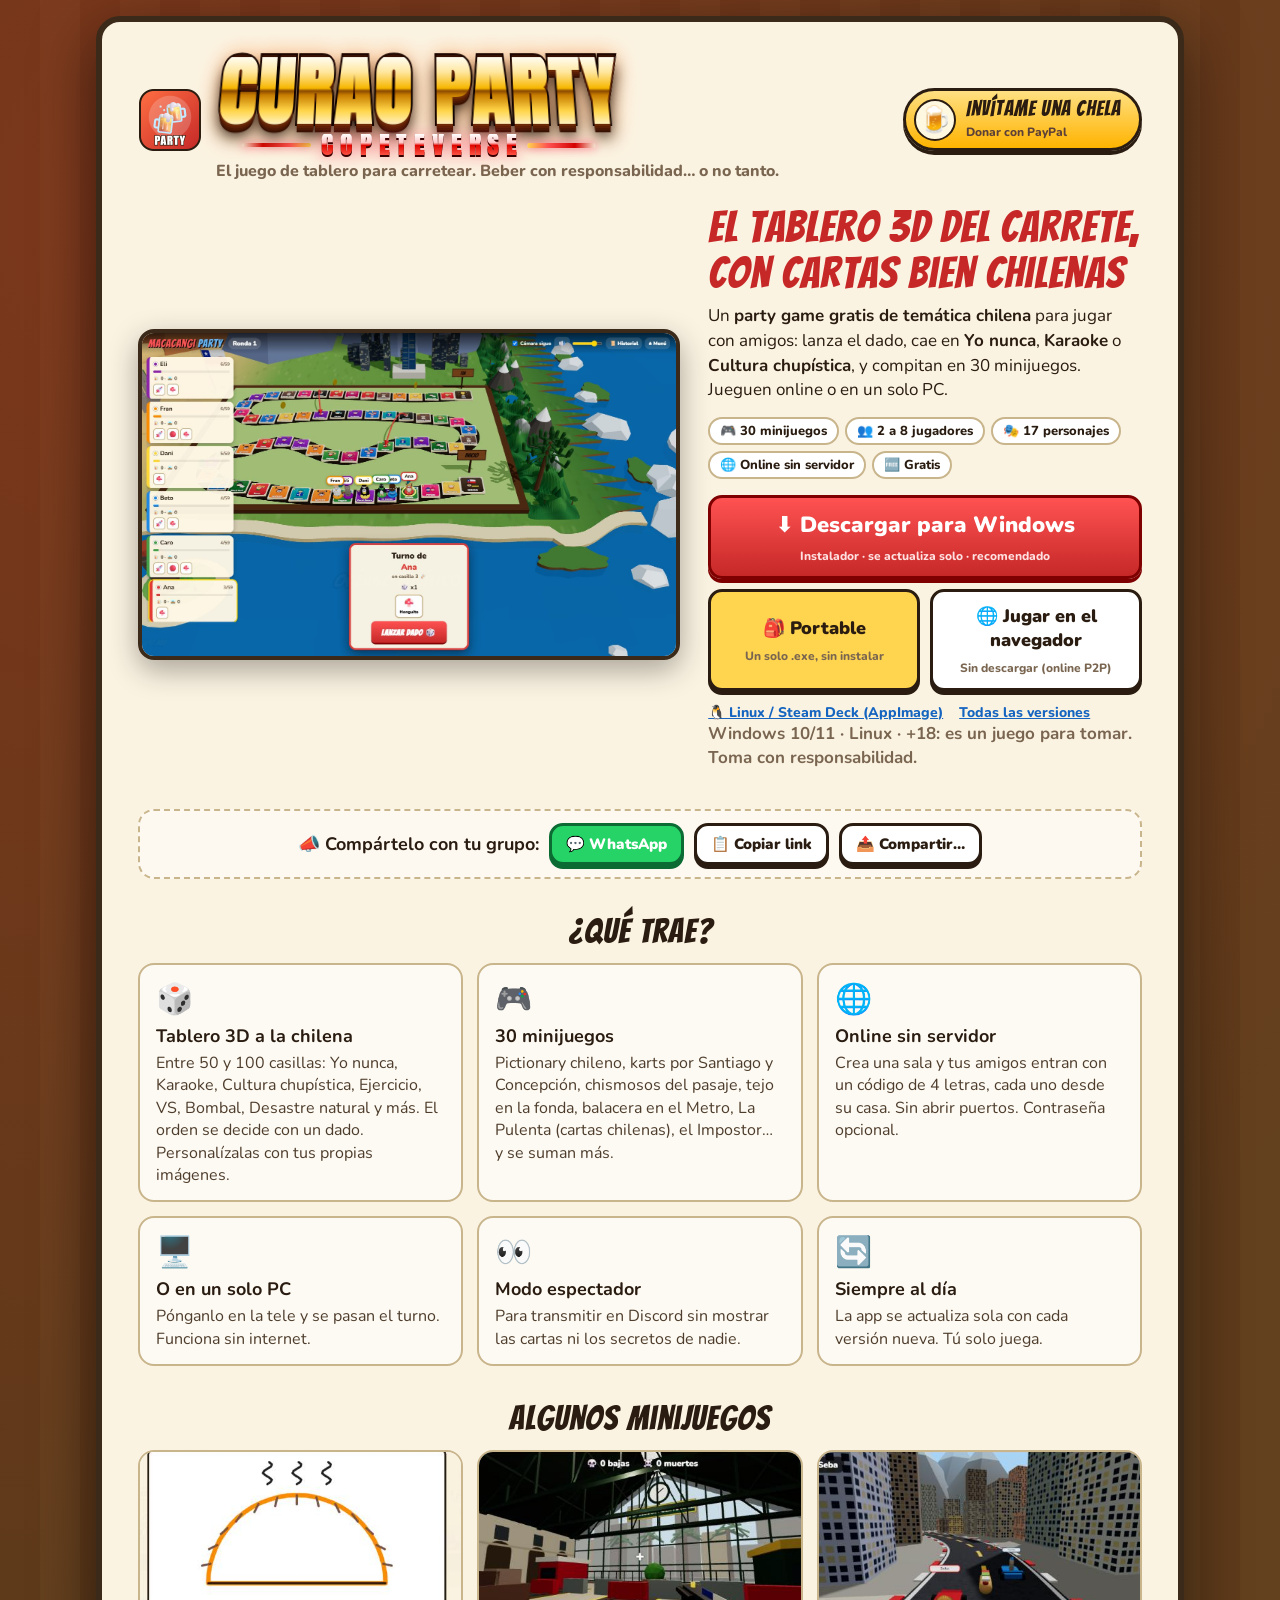
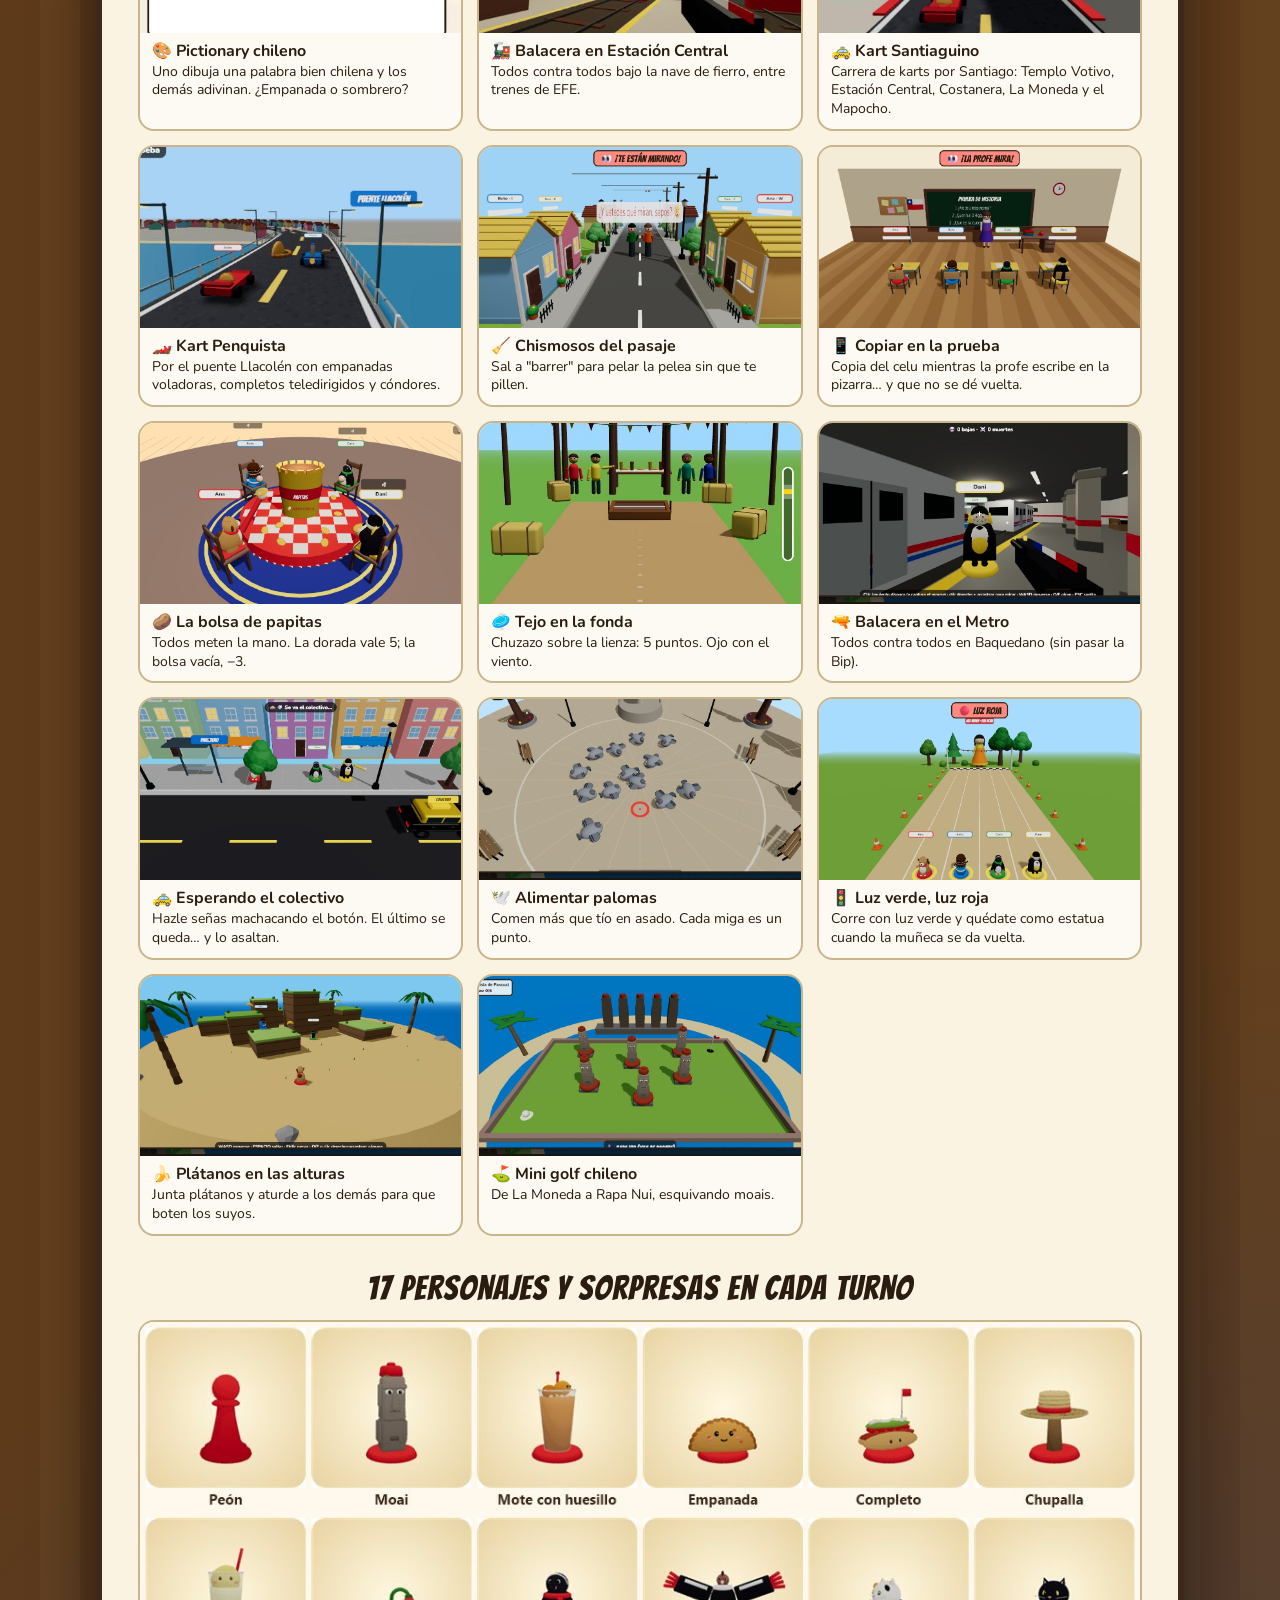
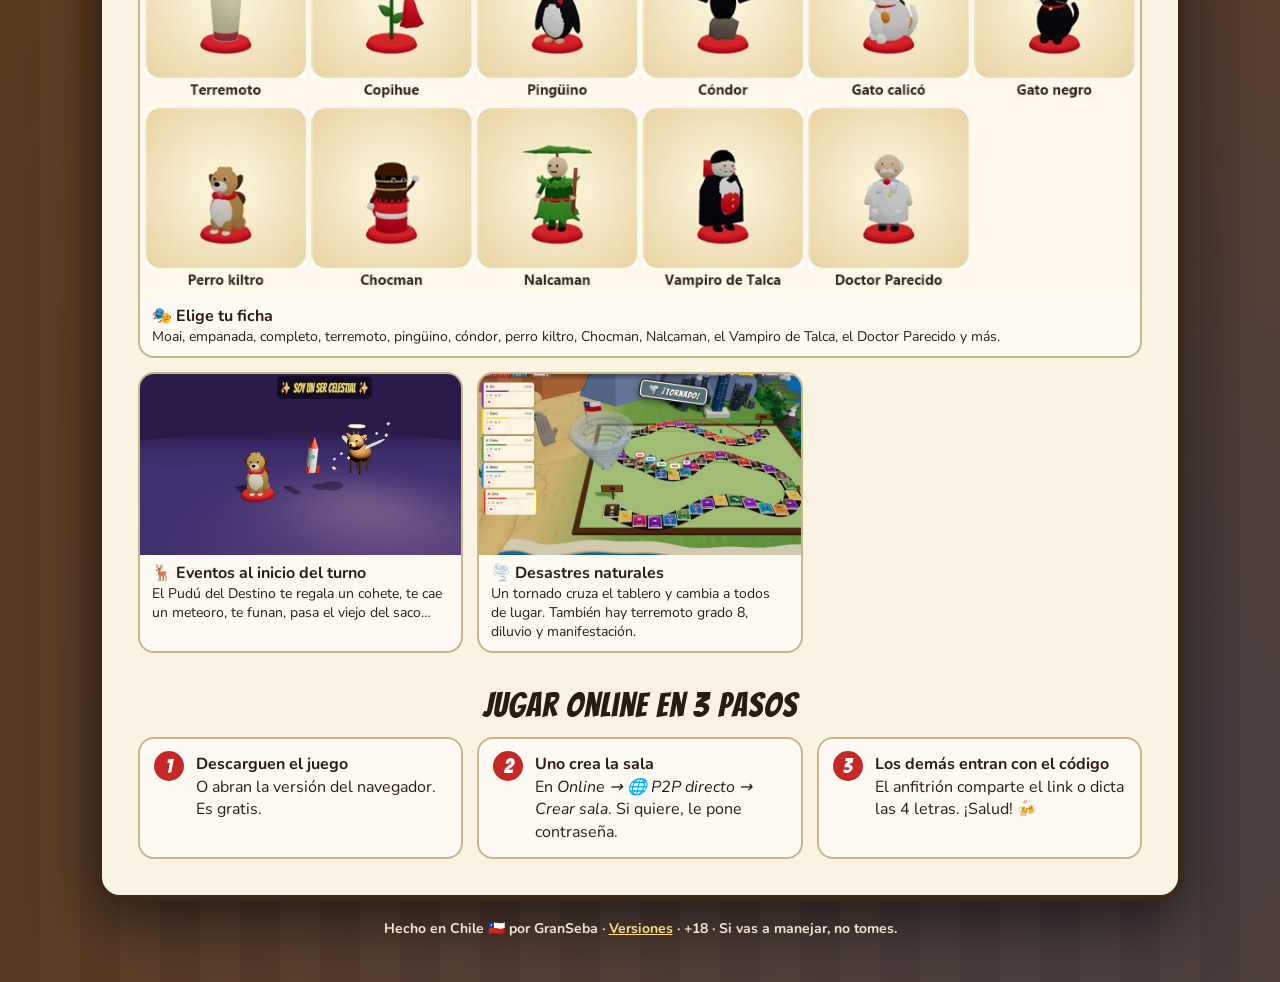
==== commit 09bf1ea7: "Logo de la app en la página de descarga e invitación" ====
--- a/index.html
+++ b/index.html
@@ -44,7 +44,7 @@
     <link rel="icon" href="icon.png" />
     <link rel="preconnect" href="https://fonts.googleapis.com" />
     <link rel="preconnect" href="https://fonts.gstatic.com" crossorigin />
-    <link href="https://fonts.googleapis.com/css2?family=Bangers&family=Nunito:wght@600;800;900&display=swap" rel="stylesheet" />
+    <link href="https://fonts.googleapis.com/css2?family=Anton&family=Bangers&family=Nunito:wght@600;800;900&display=swap" rel="stylesheet" />
     <style>
       :root {
         --ink: #2a1c10;
@@ -154,6 +154,46 @@
         .features, .gallery, .steps, .downloads { grid-template-columns: 1fr; }
       }
       .brand-sub { display: block; font-size: 0.45em; letter-spacing: 3px; color: #ffd54f; line-height: 1; }
+          /* Logo épico (igual que en el juego) */
+      .epic-h1 { margin: 0; line-height: 1; }
+      .epic-logo { --fs: clamp(40px, 7vw, 76px); display: inline-flex; flex-direction: column; align-items: center; line-height: 0.9; perspective: 600px; text-shadow: none; letter-spacing: 0; color: inherit; }
+      .epic-logo.xl { --fs: clamp(56px, 11vw, 140px); }
+      .epic-logo.sm { --fs: 30px; }
+      .epic-main {
+        display: grid; font-family: Anton, Impact, sans-serif; font-size: var(--fs); letter-spacing: 0.04em; white-space: nowrap;
+        transform: rotateX(16deg) scaleY(1.08); transform-origin: 50% 100%;
+        filter: drop-shadow(0 0 calc(var(--fs) * 0.14) #ff6a0070);
+      }
+      .epic-logo .epic-main > span { grid-area: 1 / 1; }
+      /* relieve: contorno oscuro + extrusión hacia abajo (detrás) */
+      .epic-logo .epic-back {
+        color: #3a1203; -webkit-text-stroke: calc(var(--fs) * 0.05) #1e0801; paint-order: stroke fill;
+        text-shadow: 0 2px 0 #6b2a06, 0 4px 0 #5b1f05, 0 6px 0 #4a1904, 0 8px 0 #3a1203, 0 calc(var(--fs) * 0.14) calc(var(--fs) * 0.2) #000d;
+      }
+      /* metal dorado (adelante) */
+      .epic-logo .epic-front {
+        color: transparent; -webkit-background-clip: text; background-clip: text;
+        background-image: linear-gradient(180deg, #fffdf2 0%, #ffe7a0 22%, #f6b600 46%, #8a4a00 50%, #c77d00 56%, #ffd447 78%, #fff6cf 100%);
+      }
+      /* brillo que recorre las letras */
+      .epic-logo .epic-shine {
+        color: transparent; -webkit-background-clip: text; background-clip: text;
+        background-image: linear-gradient(105deg, transparent 42%, #ffffffe6 50%, transparent 58%); background-size: 300% 100%;
+        animation: epic-shine 4.5s 0.8s ease-in-out infinite;
+      }
+      @keyframes epic-shine { 0% { background-position: 120% 0; } 35%, 100% { background-position: -40% 0; } }
+      .epic-sub { display: flex; align-items: center; gap: calc(var(--fs) * 0.14); margin-top: calc(var(--fs) * 0.1); }
+      .epic-sub i { display: block; width: calc(var(--fs) * 0.9); height: calc(var(--fs) * 0.06); border-radius: 2px; background: linear-gradient(90deg, transparent, #d50000 30%, #ff5252 70%, #ffd54f); box-shadow: 0 0 10px #ff1744aa; }
+      .epic-sub i:last-child { transform: scaleX(-1); }
+      .epic-logo .epic-sub span {
+        font-family: Anton, Impact, sans-serif; font-size: calc(var(--fs) * 0.32); letter-spacing: 0.32em; margin-right: -0.32em; white-space: nowrap;
+        color: transparent; -webkit-background-clip: text; background-clip: text;
+        background-image: linear-gradient(180deg, #ffffff 0%, #ffc4c4 40%, #e10600 52%, #ff5a4a 100%);
+        filter: drop-shadow(0 2px 0 #3a0000) drop-shadow(0 0 8px #ff174488);
+      }
+      .epic-logo.sm .epic-sub { margin-top: 2px; }
+      .epic-logo.sm .epic-sub i { display: none; }
+      .epic-logo.sm .epic-main { transform: none; }
     </style>
   </head>
   <body>
@@ -163,7 +203,7 @@
           <a class="brand" href="./">
             <img src="icon.png" alt="" />
             <div>
-              <h1 class="bangers">Curao <span>Party</span> <small class="brand-sub">Copeteverse</small> 🍻</h1>
+              <h1 class="epic-h1"><div class="epic-logo" role="img" aria-label="Curao Party: Copeteverse"><div class="epic-main" aria-hidden="true"><span class="epic-back">CURAO PARTY</span><span class="epic-front">CURAO PARTY</span><span class="epic-shine">CURAO PARTY</span></div><div class="epic-sub" aria-hidden="true"><i></i><span>COPETEVERSE</span><i></i></div></div></h1>
               <p>El juego de tablero para carretear. Beber con responsabilidad… o no tanto.</p>
             </div>
           </a>
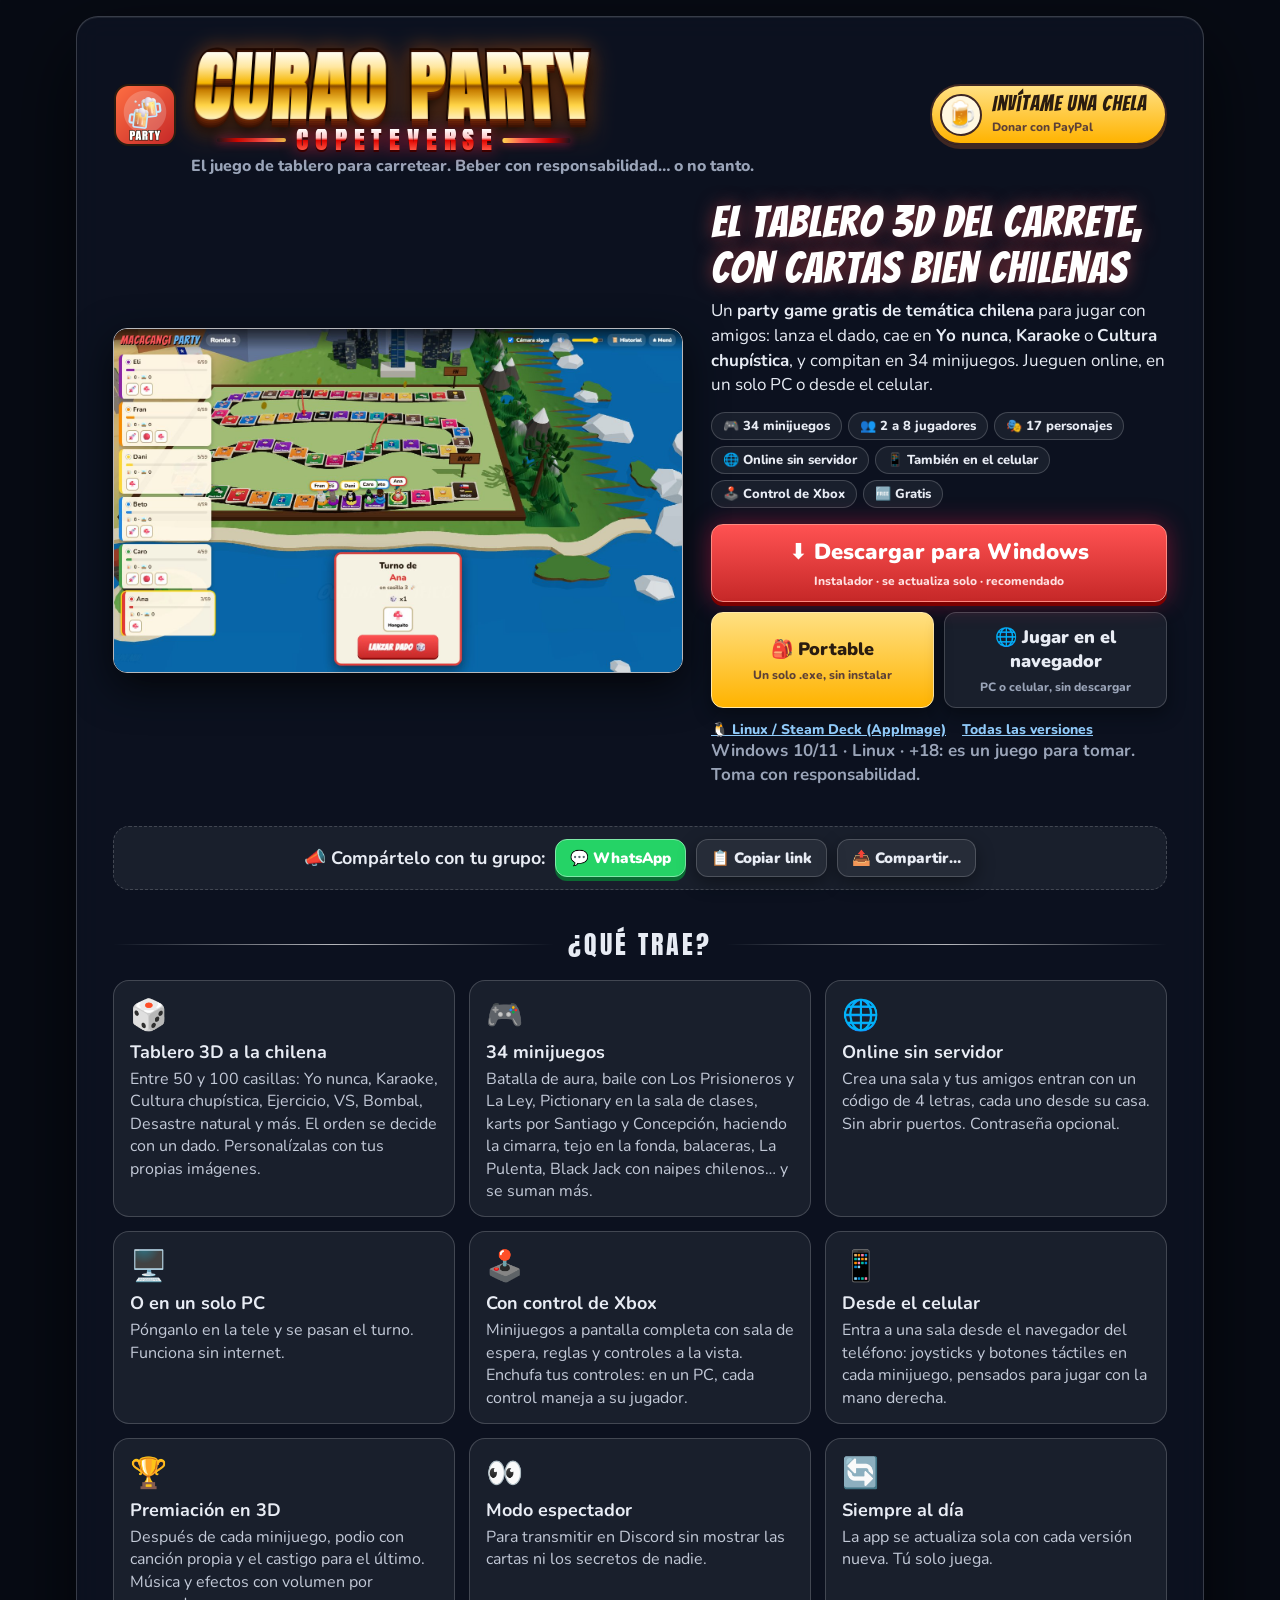
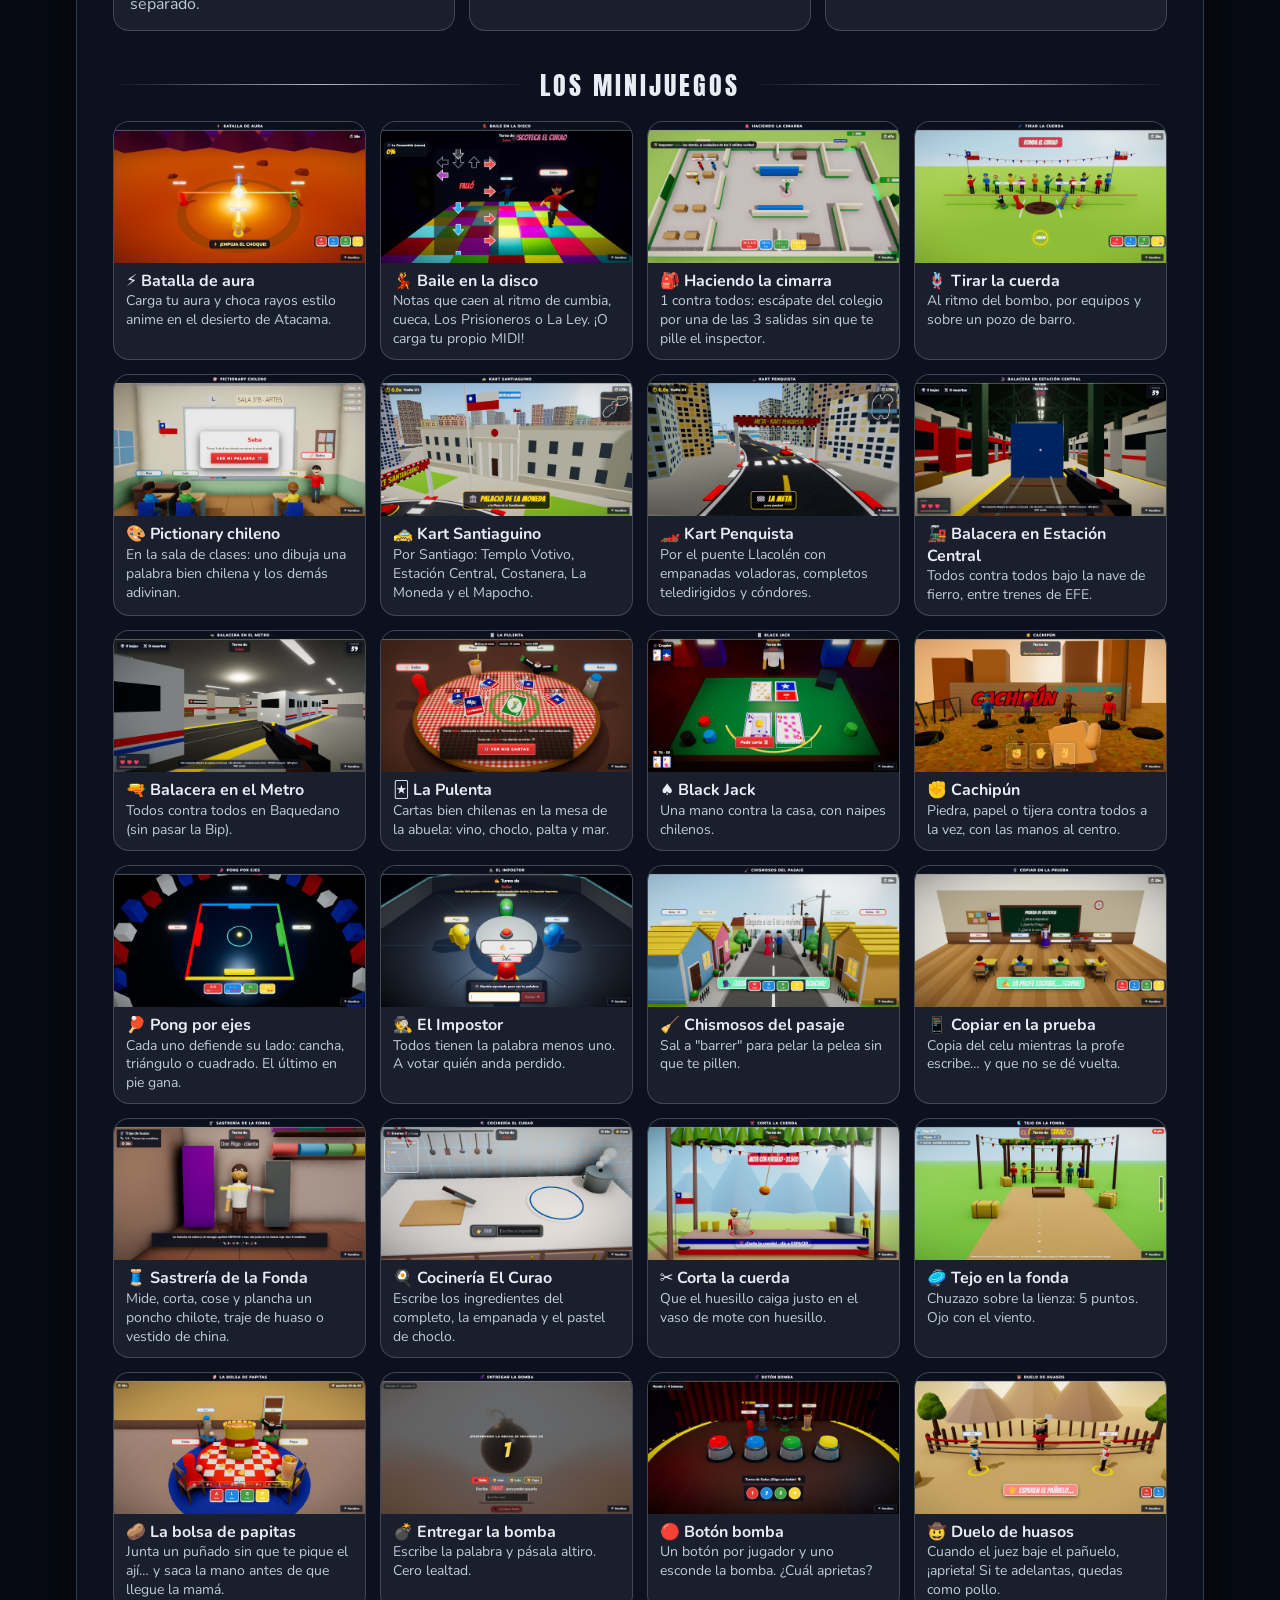
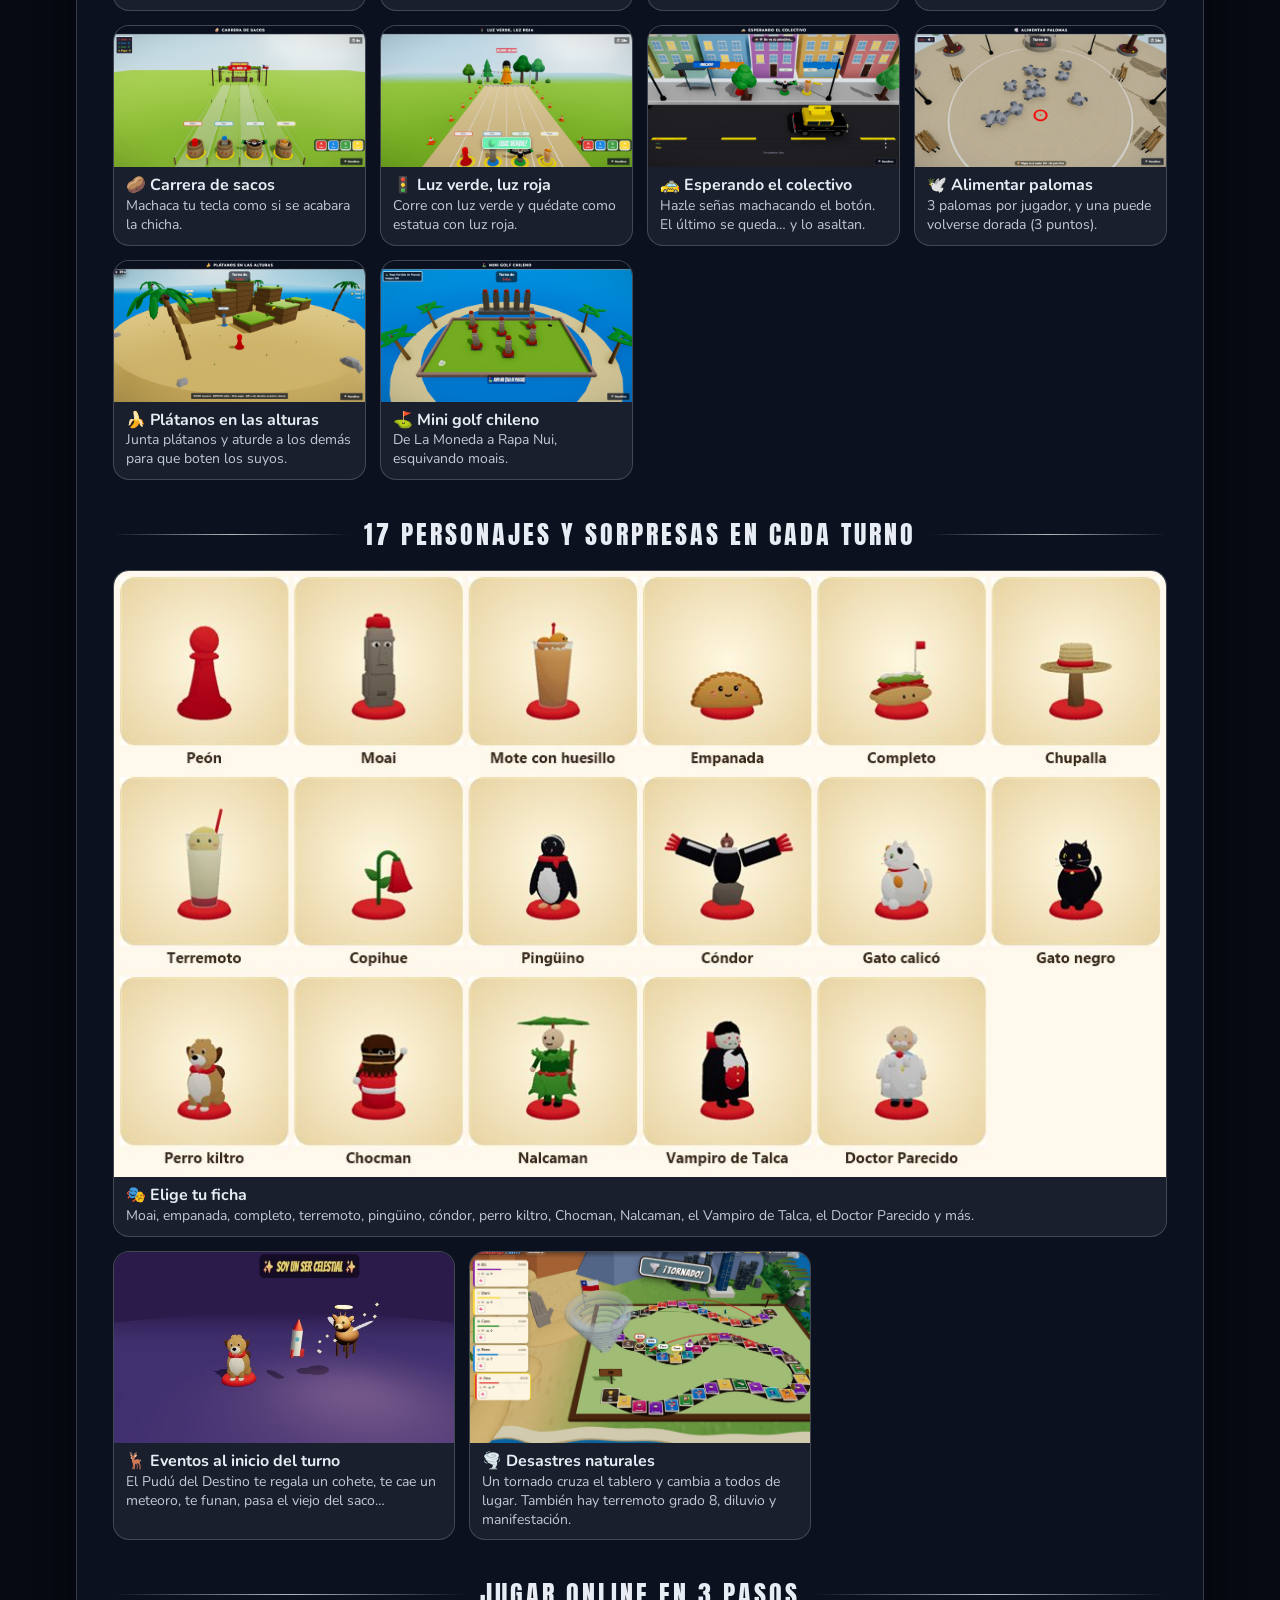
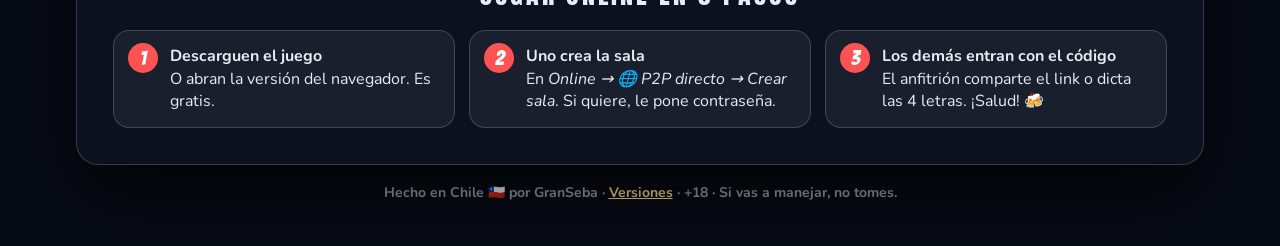
==== commit d0acb1d9: "Página y versión web 0.1.25: estética nueva y capturas de 30 minijuegos Co-Authored-By: Claude Opus " ====
--- a/index.html
+++ b/index.html
@@ -9,7 +9,7 @@
     <meta charset="utf-8" />
     <meta name="viewport" content="width=device-width, initial-scale=1" />
     <title>Curao Party: Copeteverse: party game gratis chileno para carretear</title>
-    <meta name="description" content="¿Buscas un party game gratis en Chile? Juega Curao Party: Copeteverse: tablero 3D de temática chilena, 30 minijuegos para jugar con amigos, online o en un PC. Descarga para Windows y Linux." />
+    <meta name="description" content="¿Buscas un party game gratis en Chile? Juega Curao Party: Copeteverse: tablero 3D de temática chilena, 34 minijuegos para jugar con amigos, online o en un PC. Descarga para Windows y Linux." />
     <meta name="robots" content="index, follow" />
     <link rel="canonical" href="https://sebacondeza.github.io/macacangi-releases/" />
     <meta name="google-site-verification" content="C3hAZkJav9RDWLQu-9aS6Bcg-3XktcgtZqG92izZudA" />
@@ -18,18 +18,18 @@
     <meta property="og:site_name" content="Curao Party: Copeteverse" />
     <meta property="og:url" content="https://sebacondeza.github.io/macacangi-releases/" />
     <meta property="og:title" content="Curao Party: Copeteverse: party game gratis chileno para carretear" />
-    <meta property="og:description" content="Party game gratis de temática chilena: 30 minijuegos para jugar con amigos, online o en un PC. Descarga para Windows y Linux." />
+    <meta property="og:description" content="Party game gratis de temática chilena: 34 minijuegos para jugar con amigos, online o en un PC. Descarga para Windows y Linux." />
     <meta property="og:image" content="https://sebacondeza.github.io/macacangi-releases/img/tablero.jpg" />
     <meta name="twitter:card" content="summary_large_image" />
     <meta name="twitter:title" content="Curao Party: Copeteverse: party game gratis chileno para carretear" />
-    <meta name="twitter:description" content="Party game gratis de temática chilena: 30 minijuegos para jugar con amigos, online o en un PC. Descarga para Windows y Linux." />
+    <meta name="twitter:description" content="Party game gratis de temática chilena: 34 minijuegos para jugar con amigos, online o en un PC. Descarga para Windows y Linux." />
     <meta name="twitter:image" content="https://sebacondeza.github.io/macacangi-releases/img/tablero.jpg" />
     <script type="application/ld+json">
       {
         "@context": "https://schema.org",
         "@type": "SoftwareApplication",
         "name": "Curao Party: Copeteverse",
-        "description": "Party game gratis de temática chilena para jugar con amigos: tablero 3D, 30 minijuegos y modos local, online y navegador.",
+        "description": "Party game gratis de temática chilena para jugar con amigos: tablero 3D, 34 minijuegos y modos local, online y navegador.",
         "url": "https://sebacondeza.github.io/macacangi-releases/",
         "applicationCategory": "GameApplication",
         "operatingSystem": ["Windows 10", "Windows 11", "Linux", "Web browser"],
@@ -46,30 +46,35 @@
     <link rel="preconnect" href="https://fonts.gstatic.com" crossorigin />
     <link href="https://fonts.googleapis.com/css2?family=Anton&family=Bangers&family=Nunito:wght@600;800;900&display=swap" rel="stylesheet" />
     <style>
+      /* tema "consola" (igual que el juego): vidrio oscuro azulado, texto claro, líneas blancas finas */
       :root {
-        --ink: #2a1c10;
-        --muted: #7a6650;
-        --panel: #fbf3e2;
-        --line: #c9b58c;
-        --red: #c62828;
-        --blue: #1565c0;
+        --bg: #070b14;
+        --ink: #e8ecf4;
+        --muted: #9aa4b8;
+        --panel: rgba(13, 19, 34, 0.86);
+        --surface: rgba(255, 255, 255, 0.06);
+        --surface2: rgba(255, 255, 255, 0.1);
+        --line: rgba(255, 255, 255, 0.18);
+        --line-strong: rgba(255, 255, 255, 0.7);
+        --red: #ff5252;
+        --blue: #64b5f6;
         --gold: #ffb300;
       }
       * { box-sizing: border-box; }
-      html { scroll-behavior: smooth; }
-      body {
-        margin: 0;
-        font-family: Nunito, system-ui, 'Segoe UI', sans-serif;
-        color: var(--ink);
-        background:
-          radial-gradient(circle at 15% 5%, #d52b1e44, transparent 35%),
-          radial-gradient(circle at 85% 95%, #0039a644, transparent 35%),
-          repeating-linear-gradient(90deg, #5d3a1a 0 40px, #63401e 40px 80px);
-        min-height: 100vh;
-      }
-      a { color: var(--blue); }
-      .wrap { max-width: 1120px; margin: 0 auto; padding: 16px; }
-      .card { background: var(--panel); border: 6px solid #3b2a1a; border-radius: 24px; box-shadow: 0 20px 60px #0008; padding: clamp(18px, 3vw, 36px); }
+      html { scroll-behavior: smooth; background: var(--bg); }
+      body { margin: 0; font-family: Nunito, system-ui, 'Segoe UI', sans-serif; color: var(--ink); background: var(--bg); min-height: 100vh; overflow-x: hidden; }
+      /* fondo animado (como el del menú del juego) */
+      .bg { position: fixed; inset: 0; z-index: -1; overflow: hidden; background: #0a0618; }
+      .bg i { position: absolute; width: 60vmax; height: 60vmax; border-radius: 50%; filter: blur(70px); opacity: 0.55; animation: drift 22s ease-in-out infinite alternate; }
+      .bg i:nth-child(1) { background: #d52b1e; left: -18vmax; top: -22vmax; }
+      .bg i:nth-child(2) { background: #1a3fb8; right: -20vmax; bottom: -25vmax; animation-delay: -7s; }
+      .bg i:nth-child(3) { background: #5b1fa8; left: 30vw; top: 35vh; width: 40vmax; height: 40vmax; opacity: 0.35; animation-delay: -13s; }
+      .bg::after { content: ''; position: absolute; inset: 0; background: radial-gradient(ellipse at center, transparent 30%, #05030dcc 100%), repeating-linear-gradient(0deg, #ffffff05 0 1px, transparent 1px 4px); }
+      @keyframes drift { 0% { transform: translate(0, 0) scale(1); } 100% { transform: translate(8vw, 6vh) scale(1.15); } }
+      @media (prefers-reduced-motion: reduce) { .bg i { animation: none; } }
+      a { color: #90caf9; }
+      .wrap { max-width: 1160px; margin: 0 auto; padding: 16px; }
+      .card { background: var(--panel); border: 1px solid var(--line); border-radius: 22px; box-shadow: 0 30px 80px #000a, inset 0 1px 0 #ffffff14; padding: clamp(18px, 3vw, 36px); backdrop-filter: blur(14px); -webkit-backdrop-filter: blur(14px); }
       .bangers { font-family: Bangers, Impact, sans-serif; font-weight: 400; letter-spacing: 1px; }
 
       /* encabezado */
@@ -83,75 +88,85 @@
       /* botón de donar (igual que en el juego) */
       .donate {
         display: inline-flex; align-items: center; gap: 10px; text-decoration: none; color: var(--ink);
-        background: linear-gradient(180deg, #ffe082, #ffb300); border: 3px solid var(--ink); border-radius: 99px;
-        padding: 6px 18px 6px 8px; box-shadow: 0 4px 0 var(--ink); animation: breathe 2.4s ease-in-out infinite;
-      }
-      .donate .mug { display: grid; place-items: center; width: 42px; height: 42px; font-size: 26px; background: #fff8e1; border: 2px solid var(--ink); border-radius: 50%; animation: cheers 2.4s ease-in-out infinite; }
+        background: linear-gradient(180deg, #ffe082, #ffb300); border: 2px solid #3e2723; border-radius: 99px; color: #2a1c10;
+        padding: 6px 18px 6px 8px; box-shadow: 0 4px 0 #3e2723; animation: breathe 2.4s ease-in-out infinite;
+      }
+      .donate .mug { display: grid; place-items: center; width: 42px; height: 42px; font-size: 26px; background: #fff8e1; border: 2px solid #3e2723; border-radius: 50%; animation: cheers 2.4s ease-in-out infinite; }
       .donate b { font-family: Bangers, Impact, sans-serif; font-weight: 400; font-size: 21px; letter-spacing: 1px; display: block; line-height: 1.1; }
       .donate small { font-size: 12px; font-weight: 800; color: #5d4037; }
       .donate:hover { animation-play-state: paused; transform: scale(1.05); }
-      @keyframes breathe { 0%, 100% { transform: scale(1); box-shadow: 0 4px 0 var(--ink), 0 0 0 0 #ffb30000; } 50% { transform: scale(1.06); box-shadow: 0 4px 0 var(--ink), 0 0 0 10px #ffb30055; } }
+      @keyframes breathe { 0%, 100% { transform: scale(1); box-shadow: 0 4px 0 #3e2723, 0 0 0 0 #ffb30000; } 50% { transform: scale(1.06); box-shadow: 0 4px 0 #3e2723, 0 0 0 10px #ffb30055; } }
       @keyframes cheers { 0%, 60%, 100% { transform: rotate(0); } 70% { transform: rotate(-14deg); } 80% { transform: rotate(10deg); } 90% { transform: rotate(-6deg); } }
       @media (prefers-reduced-motion: reduce) { .donate, .donate .mug { animation: none; } }
 
       /* portada */
       .hero { display: grid; grid-template-columns: 1.25fr 1fr; gap: 28px; align-items: center; margin-top: 22px; }
-      .shot { width: 100%; display: block; border-radius: 16px; border: 4px solid #3b2a1a; box-shadow: 0 10px 30px #0005; }
-      .pitch h2 { margin: 0 0 8px; font-size: clamp(30px, 4vw, 44px); line-height: 1.05; color: var(--red); }
+      .shot { width: 100%; display: block; border-radius: 14px; border: 1px solid var(--line-strong); box-shadow: 0 14px 40px #000a; }
+      .pitch h2 { margin: 0 0 8px; font-size: clamp(30px, 4vw, 44px); line-height: 1.05; color: #fff; text-shadow: 0 0 18px #ff525288; }
       .pitch p { margin: 0 0 14px; font-size: 17px; line-height: 1.45; }
       .tags { display: flex; flex-wrap: wrap; gap: 6px; margin-bottom: 16px; }
-      .tag { background: #fff; border: 2px solid var(--line); border-radius: 99px; padding: 3px 10px; font-weight: 800; font-size: 13px; }
-
-      .btn { display: flex; align-items: center; justify-content: center; gap: 8px; flex-direction: column; text-align: center; text-decoration: none; color: var(--ink); border: 3px solid var(--ink); border-radius: 14px; box-shadow: 0 4px 0 var(--ink); padding: 12px 14px; font-weight: 900; font-size: 18px; cursor: pointer; background: #fff; font-family: inherit; }
+      .tag { background: var(--surface); border: 1px solid var(--line); border-radius: 99px; padding: 4px 11px; font-weight: 800; font-size: 13px; }
+
+      .btn { display: flex; align-items: center; justify-content: center; gap: 6px; flex-direction: column; text-align: center; text-decoration: none; color: var(--ink); border: 1px solid var(--line); border-radius: 12px; box-shadow: 0 6px 18px #0006; padding: 12px 14px; font-weight: 900; font-size: 18px; cursor: pointer; background: var(--surface); font-family: inherit; transition: background 0.15s, border-color 0.15s, transform 0.1s; }
+      .btn:hover { background: var(--surface2); border-color: var(--line-strong); }
       .btn small { font-size: 12px; font-weight: 800; color: var(--muted); }
-      .btn:active { transform: translateY(2px); box-shadow: 0 2px 0 var(--ink); }
-      .btn.main { background: linear-gradient(#ff5252, #c62828); color: #fff; border-color: #7f0000; box-shadow: 0 4px 0 #7f0000; }
+      .btn:active { transform: translateY(2px); }
+      .btn.main { background: linear-gradient(#ff5252, #c62828); color: #fff; border-color: #ff8a80; box-shadow: 0 4px 0 #7f0000, 0 0 24px #ff174466; }
+      .btn.main:hover { background: linear-gradient(#ff6b6b, #d32f2f); }
       .btn.main small { color: #ffe0e0; }
-      .btn.gold { background: #ffd54f; }
+      .btn.gold { background: linear-gradient(#ffe082, #ffb300); color: #2a1c10; border-color: #ffe9a8; }
+      .btn.gold:hover { background: linear-gradient(#ffecb3, #ffc107); }
+      .btn.gold small { color: #5d4037; }
       .downloads { display: grid; grid-template-columns: 1fr 1fr; gap: 10px; }
       .downloads .btn.main { grid-column: 1 / -1; font-size: 22px; }
       .alt-links { display: flex; flex-wrap: wrap; gap: 8px 16px; margin-top: 12px; font-weight: 800; font-size: 14px; }
       .note { color: var(--muted); font-size: 13px; font-weight: 700; margin: 10px 0 0; }
-      #dlNote { color: #2e7d32; }
+      #dlNote { color: #81c784; }
 
       /* compartir */
-      .share { margin-top: 24px; display: flex; align-items: center; gap: 10px; flex-wrap: wrap; justify-content: center; background: #fff8; border: 2px dashed var(--line); border-radius: 16px; padding: 12px; }
+      .share { margin-top: 24px; display: flex; align-items: center; gap: 10px; flex-wrap: wrap; justify-content: center; background: var(--surface); border: 1px dashed var(--line); border-radius: 16px; padding: 12px; }
       .share b { font-size: 18px; }
       .share .btn { flex-direction: row; font-size: 15px; padding: 8px 14px; }
-      .btn.wa { background: #25d366; color: #fff; border-color: #0b6b33; box-shadow: 0 4px 0 #0b6b33; }
+      .btn.wa { background: #25d366; color: #fff; border-color: #7fe9a8; box-shadow: 0 4px 0 #0b6b33; }
+      .btn.wa:hover { background: #2ee673; }
 
       /* secciones */
       section { margin-top: 34px; }
-      section > h2 { font-family: Bangers, Impact, sans-serif; font-weight: 400; letter-spacing: 1px; font-size: 34px; margin: 0 0 14px; text-align: center; }
+      section > h2 { display: flex; align-items: center; gap: 14px; font-family: Anton, Impact, sans-serif; font-weight: 400; letter-spacing: 3px; text-transform: uppercase; font-size: clamp(20px, 3vw, 26px); margin: 0 0 16px; text-align: center; }
+      section > h2::before, section > h2::after { content: ''; flex: 1; height: 1px; background: linear-gradient(90deg, transparent, var(--line-strong), transparent); }
       .features { display: grid; grid-template-columns: repeat(3, 1fr); gap: 14px; }
-      .feature { background: #fff9; border: 2px solid var(--line); border-radius: 16px; padding: 14px 16px; }
+      .feature { background: var(--surface); border: 1px solid var(--line); border-radius: 16px; padding: 14px 16px; }
       .feature .ico { font-size: 30px; }
       .feature h3 { margin: 4px 0 4px; font-size: 18px; }
-      .feature p { margin: 0; color: #4e3d2c; line-height: 1.4; }
+      .feature p { margin: 0; color: #c3cad8; line-height: 1.4; }
       .gallery { display: grid; grid-template-columns: repeat(3, 1fr); gap: 14px; }
-      .gallery figure { margin: 0; background: #fff9; border: 2px solid var(--line); border-radius: 16px; overflow: hidden; }
-      .gallery img { width: 100%; aspect-ratio: 16 / 9; object-fit: cover; display: block; }
-      .gallery figcaption { padding: 8px 12px 10px; font-size: 14px; line-height: 1.35; }
-      .gallery figcaption b { display: block; font-size: 16px; }
+      .gallery.games { grid-template-columns: repeat(4, 1fr); }
+      @media (max-width: 1100px) { .gallery.games { grid-template-columns: repeat(3, 1fr); } }
+      .gallery figure { margin: 0; background: var(--surface); border: 1px solid var(--line); border-radius: 16px; overflow: hidden; }
+      .gallery img { width: 100%; height: auto; aspect-ratio: 16 / 9; object-fit: cover; display: block; }
+      .gallery figure { transition: transform 0.15s, border-color 0.15s; }
+      .gallery figure:hover { transform: translateY(-3px); border-color: var(--line-strong); }
+      .gallery figcaption { padding: 8px 12px 10px; font-size: 14px; line-height: 1.35; color: #c3cad8; }
+      .gallery figcaption b { display: block; font-size: 16px; color: var(--ink); }
       .gallery figure.wide { grid-column: 1 / -1; }
-      .gallery figure.wide img { aspect-ratio: auto; object-fit: contain; background: #fff8ec; }
+      .gallery figure.wide img { aspect-ratio: auto; object-fit: contain; background: #0b1220; }
       .steps { display: grid; grid-template-columns: repeat(3, 1fr); gap: 14px; counter-reset: s; }
-      .step { background: #fff9; border: 2px solid var(--line); border-radius: 16px; padding: 14px 16px 14px 56px; position: relative; line-height: 1.4; }
+      .step { background: var(--surface); border: 1px solid var(--line); border-radius: 16px; padding: 14px 16px 14px 56px; position: relative; line-height: 1.4; }
       .step::before { counter-increment: s; content: counter(s); position: absolute; left: 14px; top: 12px; width: 30px; height: 30px; border-radius: 50%; background: var(--red); color: #fff; font: 400 20px/30px Bangers, Impact, sans-serif; text-align: center; }
-      .news { background: #fff9; border: 2px solid var(--line); border-radius: 16px; padding: 14px 18px; }
+      .news { background: var(--surface); border: 1px solid var(--line); border-radius: 16px; padding: 14px 18px; }
       .news h3 { margin: 0 0 6px; }
       .news ul { margin: 0; padding-left: 20px; line-height: 1.45; }
-      footer { text-align: center; color: #f3e5cf; font-weight: 700; font-size: 14px; padding: 18px 8px 28px; }
+      footer { text-align: center; color: var(--muted); font-weight: 700; font-size: 14px; padding: 18px 8px 28px; }
       footer a { color: #ffe082; }
 
       @media (max-width: 900px) {
         .hero { grid-template-columns: 1fr; }
-        .features, .gallery, .steps { grid-template-columns: 1fr 1fr; }
+        .features, .gallery, .gallery.games, .steps { grid-template-columns: 1fr 1fr; }
       }
       @media (max-width: 560px) {
         header { justify-content: center; }
         .brand img { width: 52px; height: 52px; }
-        .features, .gallery, .steps, .downloads { grid-template-columns: 1fr; }
+        .features, .gallery, .gallery.games, .steps, .downloads { grid-template-columns: 1fr; }
       }
       .brand-sub { display: block; font-size: 0.45em; letter-spacing: 3px; color: #ffd54f; line-height: 1; }
           /* Logo épico (igual que en el juego) */
@@ -197,6 +212,7 @@
     </style>
   </head>
   <body>
+    <div class="bg" aria-hidden="true"><i></i><i></i><i></i></div>
     <div class="wrap">
       <main class="card">
         <header>
@@ -217,12 +233,14 @@
           <img class="shot" src="img/tablero.jpg" alt="El tablero 3D de Curao Party: Copeteverse con las fichas, las casillas y el mapa de Chile" />
           <div class="pitch">
             <h2 class="bangers">El tablero 3D del carrete, con cartas bien chilenas</h2>
-            <p>Un <b>party game gratis de temática chilena</b> para jugar con amigos: lanza el dado, cae en <b>Yo nunca</b>, <b>Karaoke</b> o <b>Cultura chupística</b>, y compitan en 30 minijuegos. Jueguen online o en un solo PC.</p>
+            <p>Un <b>party game gratis de temática chilena</b> para jugar con amigos: lanza el dado, cae en <b>Yo nunca</b>, <b>Karaoke</b> o <b>Cultura chupística</b>, y compitan en 34 minijuegos. Jueguen online, en un solo PC o desde el celular.</p>
             <div class="tags">
-              <span class="tag">🎮 30 minijuegos</span>
+              <span class="tag">🎮 34 minijuegos</span>
               <span class="tag">👥 2 a 8 jugadores</span>
               <span class="tag">🎭 17 personajes</span>
               <span class="tag">🌐 Online sin servidor</span>
+              <span class="tag">📱 También en el celular</span>
+              <span class="tag">🕹️ Control de Xbox</span>
               <span class="tag">🆓 Gratis</span>
             </div>
             <div class="downloads">
@@ -232,7 +250,7 @@
               <a id="dlPortable" class="btn gold" href="https://github.com/sebacondeza/macacangi-releases/releases/latest">
                 🎒 Portable<small>Un solo .exe, sin instalar</small>
               </a>
-              <a class="btn" href="jugar/">🌐 Jugar en el navegador<small>Sin descargar (online P2P)</small></a>
+              <a class="btn" href="jugar/">🌐 Jugar en el navegador<small>PC o celular, sin descargar</small></a>
             </div>
             <div class="alt-links">
               <a id="dlLinux" href="https://github.com/sebacondeza/macacangi-releases/releases/latest">🐧 Linux / Steam Deck (AppImage)</a>
@@ -254,31 +272,50 @@
           <h2>¿Qué trae?</h2>
           <div class="features">
             <div class="feature"><div class="ico">🎲</div><h3>Tablero 3D a la chilena</h3><p>Entre 50 y 100 casillas: Yo nunca, Karaoke, Cultura chupística, Ejercicio, VS, Bombal, Desastre natural y más. El orden se decide con un dado. Personalízalas con tus propias imágenes.</p></div>
-            <div class="feature"><div class="ico">🎮</div><h3>30 minijuegos</h3><p>Pictionary chileno, karts por Santiago y Concepción, chismosos del pasaje, tejo en la fonda, balacera en el Metro, La Pulenta (cartas chilenas), el Impostor… y se suman más.</p></div>
+            <div class="feature"><div class="ico">🎮</div><h3>34 minijuegos</h3><p>Batalla de aura, baile con Los Prisioneros y La Ley, Pictionary en la sala de clases, karts por Santiago y Concepción, haciendo la cimarra, tejo en la fonda, balaceras, La Pulenta, Black Jack con naipes chilenos… y se suman más.</p></div>
             <div class="feature"><div class="ico">🌐</div><h3>Online sin servidor</h3><p>Crea una sala y tus amigos entran con un código de 4 letras, cada uno desde su casa. Sin abrir puertos. Contraseña opcional.</p></div>
             <div class="feature"><div class="ico">🖥️</div><h3>O en un solo PC</h3><p>Pónganlo en la tele y se pasan el turno. Funciona sin internet.</p></div>
+            <div class="feature"><div class="ico">🕹️</div><h3>Con control de Xbox</h3><p>Minijuegos a pantalla completa con sala de espera, reglas y controles a la vista. Enchufa tus controles: en un PC, cada control maneja a su jugador.</p></div>
+            <div class="feature"><div class="ico">📱</div><h3>Desde el celular</h3><p>Entra a una sala desde el navegador del teléfono: joysticks y botones táctiles en cada minijuego, pensados para jugar con la mano derecha.</p></div>
+            <div class="feature"><div class="ico">🏆</div><h3>Premiación en 3D</h3><p>Después de cada minijuego, podio con canción propia y el castigo para el último. Música y efectos con volumen por separado.</p></div>
             <div class="feature"><div class="ico">👀</div><h3>Modo espectador</h3><p>Para transmitir en Discord sin mostrar las cartas ni los secretos de nadie.</p></div>
             <div class="feature"><div class="ico">🔄</div><h3>Siempre al día</h3><p>La app se actualiza sola con cada versión nueva. Tú solo juega.</p></div>
           </div>
         </section>
 
         <section>
-          <h2>Algunos minijuegos</h2>
-          <div class="gallery">
-            <figure><a href="img/pictionary.png" target="_blank"><img src="img/pictionary.png" alt="Pictionary chileno" loading="lazy" /></a><figcaption><b>🎨 Pictionary chileno</b>Uno dibuja una palabra bien chilena y los demás adivinan. ¿Empanada o sombrero?</figcaption></figure>
-            <figure><a href="img/balacera-estacion.png" target="_blank"><img src="img/balacera-estacion.png" alt="Balacera en Estación Central" loading="lazy" /></a><figcaption><b>🚂 Balacera en Estación Central</b>Todos contra todos bajo la nave de fierro, entre trenes de EFE.</figcaption></figure>
-            <figure><a href="img/kart-santiago.png" target="_blank"><img src="img/kart-santiago.png" alt="Kart Santiaguino" loading="lazy" /></a><figcaption><b>🚕 Kart Santiaguino</b>Carrera de karts por Santiago: Templo Votivo, Estación Central, Costanera, La Moneda y el Mapocho.</figcaption></figure>
-            <figure><a href="img/kart-concepcion.png" target="_blank"><img src="img/kart-concepcion.png" alt="Kart Penquista" loading="lazy" /></a><figcaption><b>🏎️ Kart Penquista</b>Por el puente Llacolén con empanadas voladoras, completos teledirigidos y cóndores.</figcaption></figure>
-            <figure><a href="img/chismosos.jpg" target="_blank"><img src="img/chismosos.jpg" alt="Chismosos del pasaje" loading="lazy" /></a><figcaption><b>🧹 Chismosos del pasaje</b>Sal a "barrer" para pelar la pelea sin que te pillen.</figcaption></figure>
-            <figure><a href="img/copiar.jpg" target="_blank"><img src="img/copiar.jpg" alt="Copiar en la prueba" loading="lazy" /></a><figcaption><b>📱 Copiar en la prueba</b>Copia del celu mientras la profe escribe en la pizarra… y que no se dé vuelta.</figcaption></figure>
-            <figure><a href="img/papas.jpg" target="_blank"><img src="img/papas.jpg" alt="La bolsa de papitas" loading="lazy" /></a><figcaption><b>🥔 La bolsa de papitas</b>Todos meten la mano. La dorada vale 5; la bolsa vacía, −3.</figcaption></figure>
-            <figure><a href="img/tejo.jpg" target="_blank"><img src="img/tejo.jpg" alt="Tejo en la fonda" loading="lazy" /></a><figcaption><b>🥏 Tejo en la fonda</b>Chuzazo sobre la lienza: 5 puntos. Ojo con el viento.</figcaption></figure>
-            <figure><a href="img/metro.jpg" target="_blank"><img src="img/metro.jpg" alt="Balacera en el Metro" loading="lazy" /></a><figcaption><b>🔫 Balacera en el Metro</b>Todos contra todos en Baquedano (sin pasar la Bip).</figcaption></figure>
-            <figure><a href="img/colectivo.jpg" target="_blank"><img src="img/colectivo.jpg" alt="Esperando el colectivo" loading="lazy" /></a><figcaption><b>🚕 Esperando el colectivo</b>Hazle señas machacando el botón. El último se queda… y lo asaltan.</figcaption></figure>
-            <figure><a href="img/palomas.jpg" target="_blank"><img src="img/palomas.jpg" alt="Alimentar palomas" loading="lazy" /></a><figcaption><b>🕊️ Alimentar palomas</b>Comen más que tío en asado. Cada miga es un punto.</figcaption></figure>
-            <figure><a href="img/luzverde.jpg" target="_blank"><img src="img/luzverde.jpg" alt="Luz verde, luz roja" loading="lazy" /></a><figcaption><b>🚦 Luz verde, luz roja</b>Corre con luz verde y quédate como estatua cuando la muñeca se da vuelta.</figcaption></figure>
-            <figure><a href="img/platanos.jpg" target="_blank"><img src="img/platanos.jpg" alt="Plátanos en las alturas" loading="lazy" /></a><figcaption><b>🍌 Plátanos en las alturas</b>Junta plátanos y aturde a los demás para que boten los suyos.</figcaption></figure>
-            <figure><a href="img/golf.jpg" target="_blank"><img src="img/golf.jpg" alt="Mini golf chileno" loading="lazy" /></a><figcaption><b>⛳ Mini golf chileno</b>De La Moneda a Rapa Nui, esquivando moais.</figcaption></figure>
+          <h2>Los minijuegos</h2>
+          <div class="gallery games">
+            <figure><a href="img/aura.jpg" target="_blank"><img src="img/aura.jpg" alt="Batalla de aura" loading="lazy" width="1280" height="720" /></a><figcaption><b>⚡ Batalla de aura</b>Carga tu aura y choca rayos estilo anime en el desierto de Atacama.</figcaption></figure>
+            <figure><a href="img/baile.jpg" target="_blank"><img src="img/baile.jpg" alt="Baile en la disco" loading="lazy" width="1280" height="720" /></a><figcaption><b>💃 Baile en la disco</b>Notas que caen al ritmo de cumbia, cueca, Los Prisioneros o La Ley. ¡O carga tu propio MIDI!</figcaption></figure>
+            <figure><a href="img/cimarra.jpg" target="_blank"><img src="img/cimarra.jpg" alt="Haciendo la cimarra" loading="lazy" width="1280" height="720" /></a><figcaption><b>🎒 Haciendo la cimarra</b>1 contra todos: escápate del colegio por una de las 3 salidas sin que te pille el inspector.</figcaption></figure>
+            <figure><a href="img/tira.jpg" target="_blank"><img src="img/tira.jpg" alt="Tirar la cuerda" loading="lazy" width="1280" height="720" /></a><figcaption><b>🪢 Tirar la cuerda</b>Al ritmo del bombo, por equipos y sobre un pozo de barro.</figcaption></figure>
+            <figure><a href="img/pictionary.jpg" target="_blank"><img src="img/pictionary.jpg" alt="Pictionary chileno" loading="lazy" width="1280" height="720" /></a><figcaption><b>🎨 Pictionary chileno</b>En la sala de clases: uno dibuja una palabra bien chilena y los demás adivinan.</figcaption></figure>
+            <figure><a href="img/kart-santiago.jpg" target="_blank"><img src="img/kart-santiago.jpg" alt="Kart Santiaguino" loading="lazy" width="1280" height="720" /></a><figcaption><b>🚕 Kart Santiaguino</b>Por Santiago: Templo Votivo, Estación Central, Costanera, La Moneda y el Mapocho.</figcaption></figure>
+            <figure><a href="img/kart-concepcion.jpg" target="_blank"><img src="img/kart-concepcion.jpg" alt="Kart Penquista" loading="lazy" width="1280" height="720" /></a><figcaption><b>🏎️ Kart Penquista</b>Por el puente Llacolén con empanadas voladoras, completos teledirigidos y cóndores.</figcaption></figure>
+            <figure><a href="img/balacera-estacion.jpg" target="_blank"><img src="img/balacera-estacion.jpg" alt="Balacera en Estación Central" loading="lazy" width="1280" height="720" /></a><figcaption><b>🚂 Balacera en Estación Central</b>Todos contra todos bajo la nave de fierro, entre trenes de EFE.</figcaption></figure>
+            <figure><a href="img/metro.jpg" target="_blank"><img src="img/metro.jpg" alt="Balacera en el Metro" loading="lazy" width="1280" height="720" /></a><figcaption><b>🔫 Balacera en el Metro</b>Todos contra todos en Baquedano (sin pasar la Bip).</figcaption></figure>
+            <figure><a href="img/pulenta.jpg" target="_blank"><img src="img/pulenta.jpg" alt="La Pulenta" loading="lazy" width="1280" height="720" /></a><figcaption><b>🃏 La Pulenta</b>Cartas bien chilenas en la mesa de la abuela: vino, choclo, palta y mar.</figcaption></figure>
+            <figure><a href="img/blackjack.jpg" target="_blank"><img src="img/blackjack.jpg" alt="Black Jack" loading="lazy" width="1280" height="720" /></a><figcaption><b>♠️ Black Jack</b>Una mano contra la casa, con naipes chilenos.</figcaption></figure>
+            <figure><a href="img/cachipun.jpg" target="_blank"><img src="img/cachipun.jpg" alt="Cachipún" loading="lazy" width="1280" height="720" /></a><figcaption><b>✊ Cachipún</b>Piedra, papel o tijera contra todos a la vez, con las manos al centro.</figcaption></figure>
+            <figure><a href="img/pong.jpg" target="_blank"><img src="img/pong.jpg" alt="Pong por ejes" loading="lazy" width="1280" height="720" /></a><figcaption><b>🏓 Pong por ejes</b>Cada uno defiende su lado: cancha, triángulo o cuadrado. El último en pie gana.</figcaption></figure>
+            <figure><a href="img/impostor.jpg" target="_blank"><img src="img/impostor.jpg" alt="El Impostor" loading="lazy" width="1280" height="720" /></a><figcaption><b>🕵️ El Impostor</b>Todos tienen la palabra menos uno. A votar quién anda perdido.</figcaption></figure>
+            <figure><a href="img/chismosos.jpg" target="_blank"><img src="img/chismosos.jpg" alt="Chismosos del pasaje" loading="lazy" width="1280" height="720" /></a><figcaption><b>🧹 Chismosos del pasaje</b>Sal a "barrer" para pelar la pelea sin que te pillen.</figcaption></figure>
+            <figure><a href="img/copiar.jpg" target="_blank"><img src="img/copiar.jpg" alt="Copiar en la prueba" loading="lazy" width="1280" height="720" /></a><figcaption><b>📱 Copiar en la prueba</b>Copia del celu mientras la profe escribe… y que no se dé vuelta.</figcaption></figure>
+            <figure><a href="img/sastreria.jpg" target="_blank"><img src="img/sastreria.jpg" alt="Sastrería de la Fonda" loading="lazy" width="1280" height="720" /></a><figcaption><b>🧵 Sastrería de la Fonda</b>Mide, corta, cose y plancha un poncho chilote, traje de huaso o vestido de china.</figcaption></figure>
+            <figure><a href="img/cocina.jpg" target="_blank"><img src="img/cocina.jpg" alt="Cocinería El Curao" loading="lazy" width="1280" height="720" /></a><figcaption><b>🍳 Cocinería El Curao</b>Escribe los ingredientes del completo, la empanada y el pastel de choclo.</figcaption></figure>
+            <figure><a href="img/cuerda.jpg" target="_blank"><img src="img/cuerda.jpg" alt="Corta la cuerda" loading="lazy" width="1280" height="720" /></a><figcaption><b>✂️ Corta la cuerda</b>Que el huesillo caiga justo en el vaso de mote con huesillo.</figcaption></figure>
+            <figure><a href="img/tejo.jpg" target="_blank"><img src="img/tejo.jpg" alt="Tejo en la fonda" loading="lazy" width="1280" height="720" /></a><figcaption><b>🥏 Tejo en la fonda</b>Chuzazo sobre la lienza: 5 puntos. Ojo con el viento.</figcaption></figure>
+            <figure><a href="img/papas.jpg" target="_blank"><img src="img/papas.jpg" alt="La bolsa de papitas" loading="lazy" width="1280" height="720" /></a><figcaption><b>🥔 La bolsa de papitas</b>Junta un puñado sin que te pique el ají… y saca la mano antes de que llegue la mamá.</figcaption></figure>
+            <figure><a href="img/bomba.jpg" target="_blank"><img src="img/bomba.jpg" alt="Entregar la bomba" loading="lazy" width="1280" height="720" /></a><figcaption><b>💣 Entregar la bomba</b>Escribe la palabra y pásala altiro. Cero lealtad.</figcaption></figure>
+            <figure><a href="img/botones.jpg" target="_blank"><img src="img/botones.jpg" alt="Botón bomba" loading="lazy" width="1280" height="720" /></a><figcaption><b>🔴 Botón bomba</b>Un botón por jugador y uno esconde la bomba. ¿Cuál aprietas?</figcaption></figure>
+            <figure><a href="img/duelo.jpg" target="_blank"><img src="img/duelo.jpg" alt="Duelo de huasos" loading="lazy" width="1280" height="720" /></a><figcaption><b>🤠 Duelo de huasos</b>Cuando el juez baje el pañuelo, ¡aprieta! Si te adelantas, quedas como pollo.</figcaption></figure>
+            <figure><a href="img/sacos.jpg" target="_blank"><img src="img/sacos.jpg" alt="Carrera de sacos" loading="lazy" width="1280" height="720" /></a><figcaption><b>🥔 Carrera de sacos</b>Machaca tu tecla como si se acabara la chicha.</figcaption></figure>
+            <figure><a href="img/luzverde.jpg" target="_blank"><img src="img/luzverde.jpg" alt="Luz verde, luz roja" loading="lazy" width="1280" height="720" /></a><figcaption><b>🚦 Luz verde, luz roja</b>Corre con luz verde y quédate como estatua con luz roja.</figcaption></figure>
+            <figure><a href="img/colectivo.jpg" target="_blank"><img src="img/colectivo.jpg" alt="Esperando el colectivo" loading="lazy" width="1280" height="720" /></a><figcaption><b>🚕 Esperando el colectivo</b>Hazle señas machacando el botón. El último se queda… y lo asaltan.</figcaption></figure>
+            <figure><a href="img/palomas.jpg" target="_blank"><img src="img/palomas.jpg" alt="Alimentar palomas" loading="lazy" width="1280" height="720" /></a><figcaption><b>🕊️ Alimentar palomas</b>3 palomas por jugador, y una puede volverse dorada (3 puntos).</figcaption></figure>
+            <figure><a href="img/platanos.jpg" target="_blank"><img src="img/platanos.jpg" alt="Plátanos en las alturas" loading="lazy" width="1280" height="720" /></a><figcaption><b>🍌 Plátanos en las alturas</b>Junta plátanos y aturde a los demás para que boten los suyos.</figcaption></figure>
+            <figure><a href="img/golf.jpg" target="_blank"><img src="img/golf.jpg" alt="Mini golf chileno" loading="lazy" width="1280" height="720" /></a><figcaption><b>⛳ Mini golf chileno</b>De La Moneda a Rapa Nui, esquivando moais.</figcaption></figure>
           </div>
         </section>
 
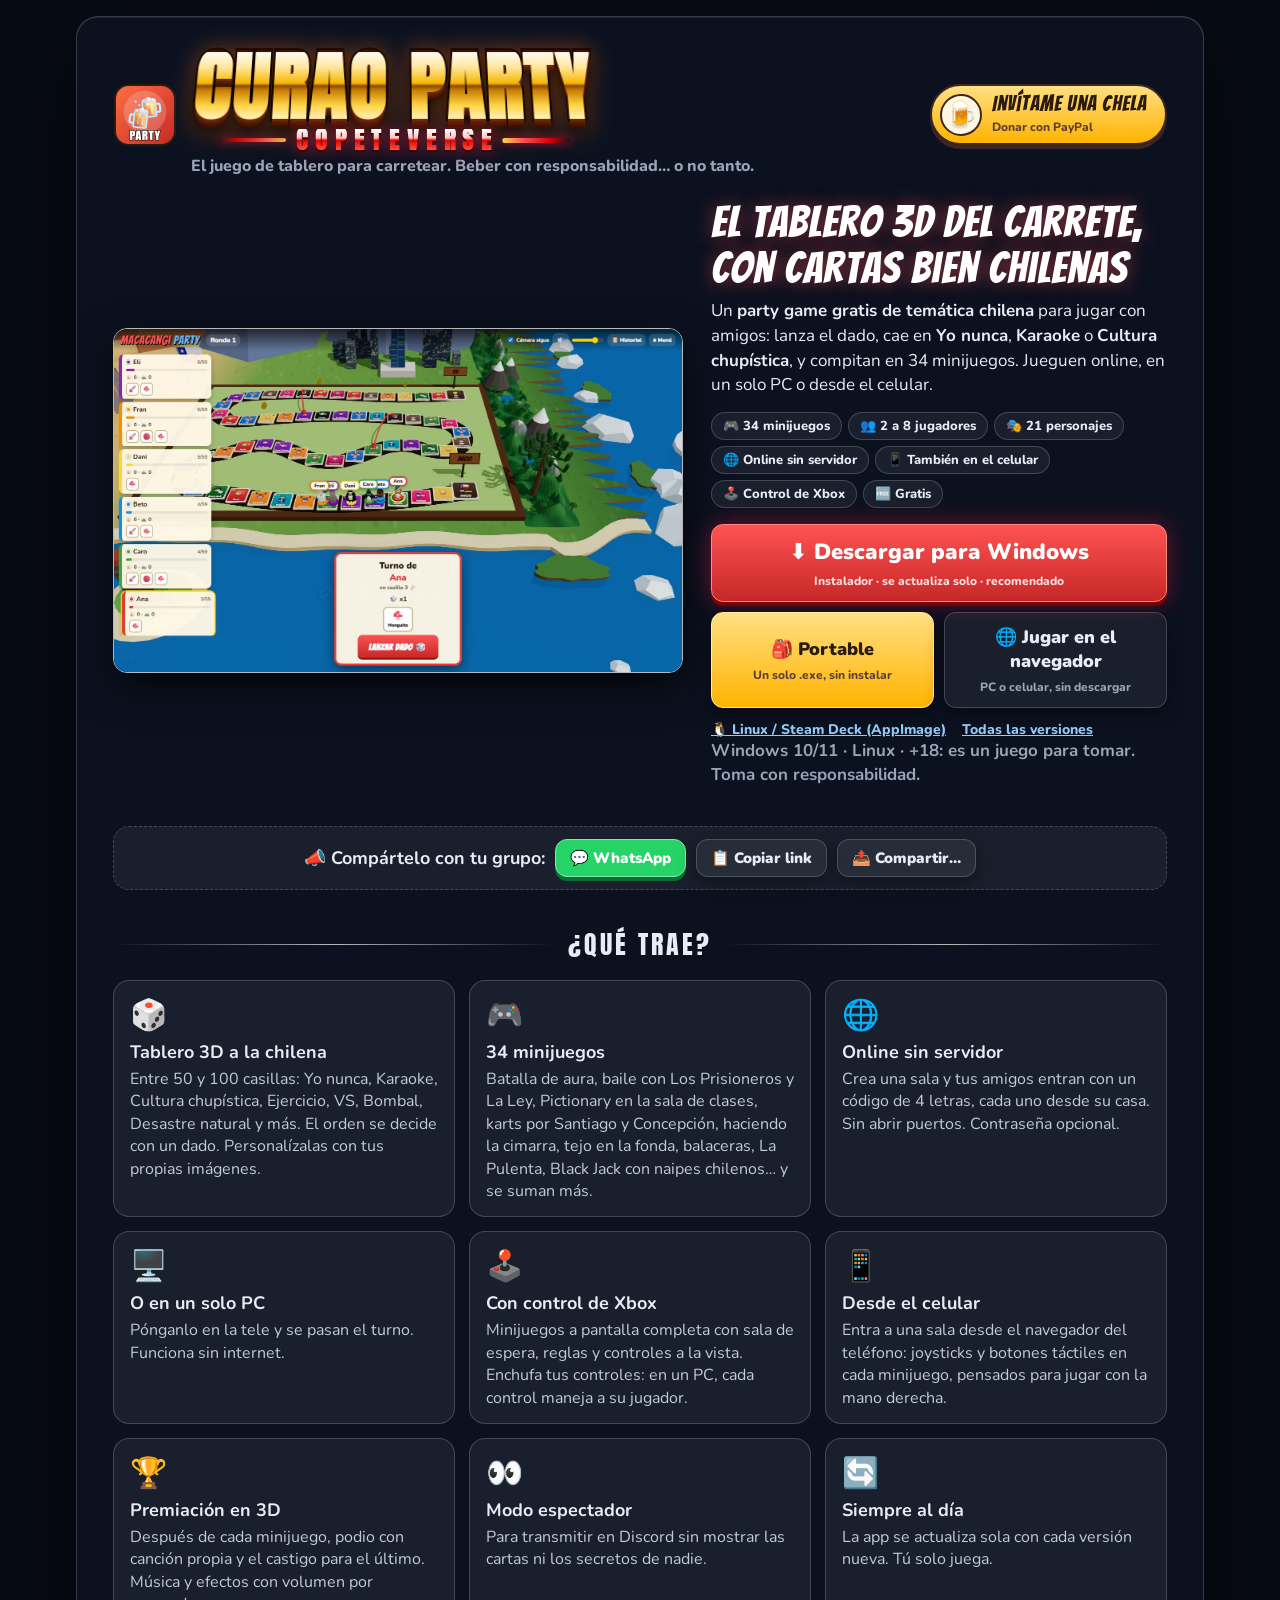
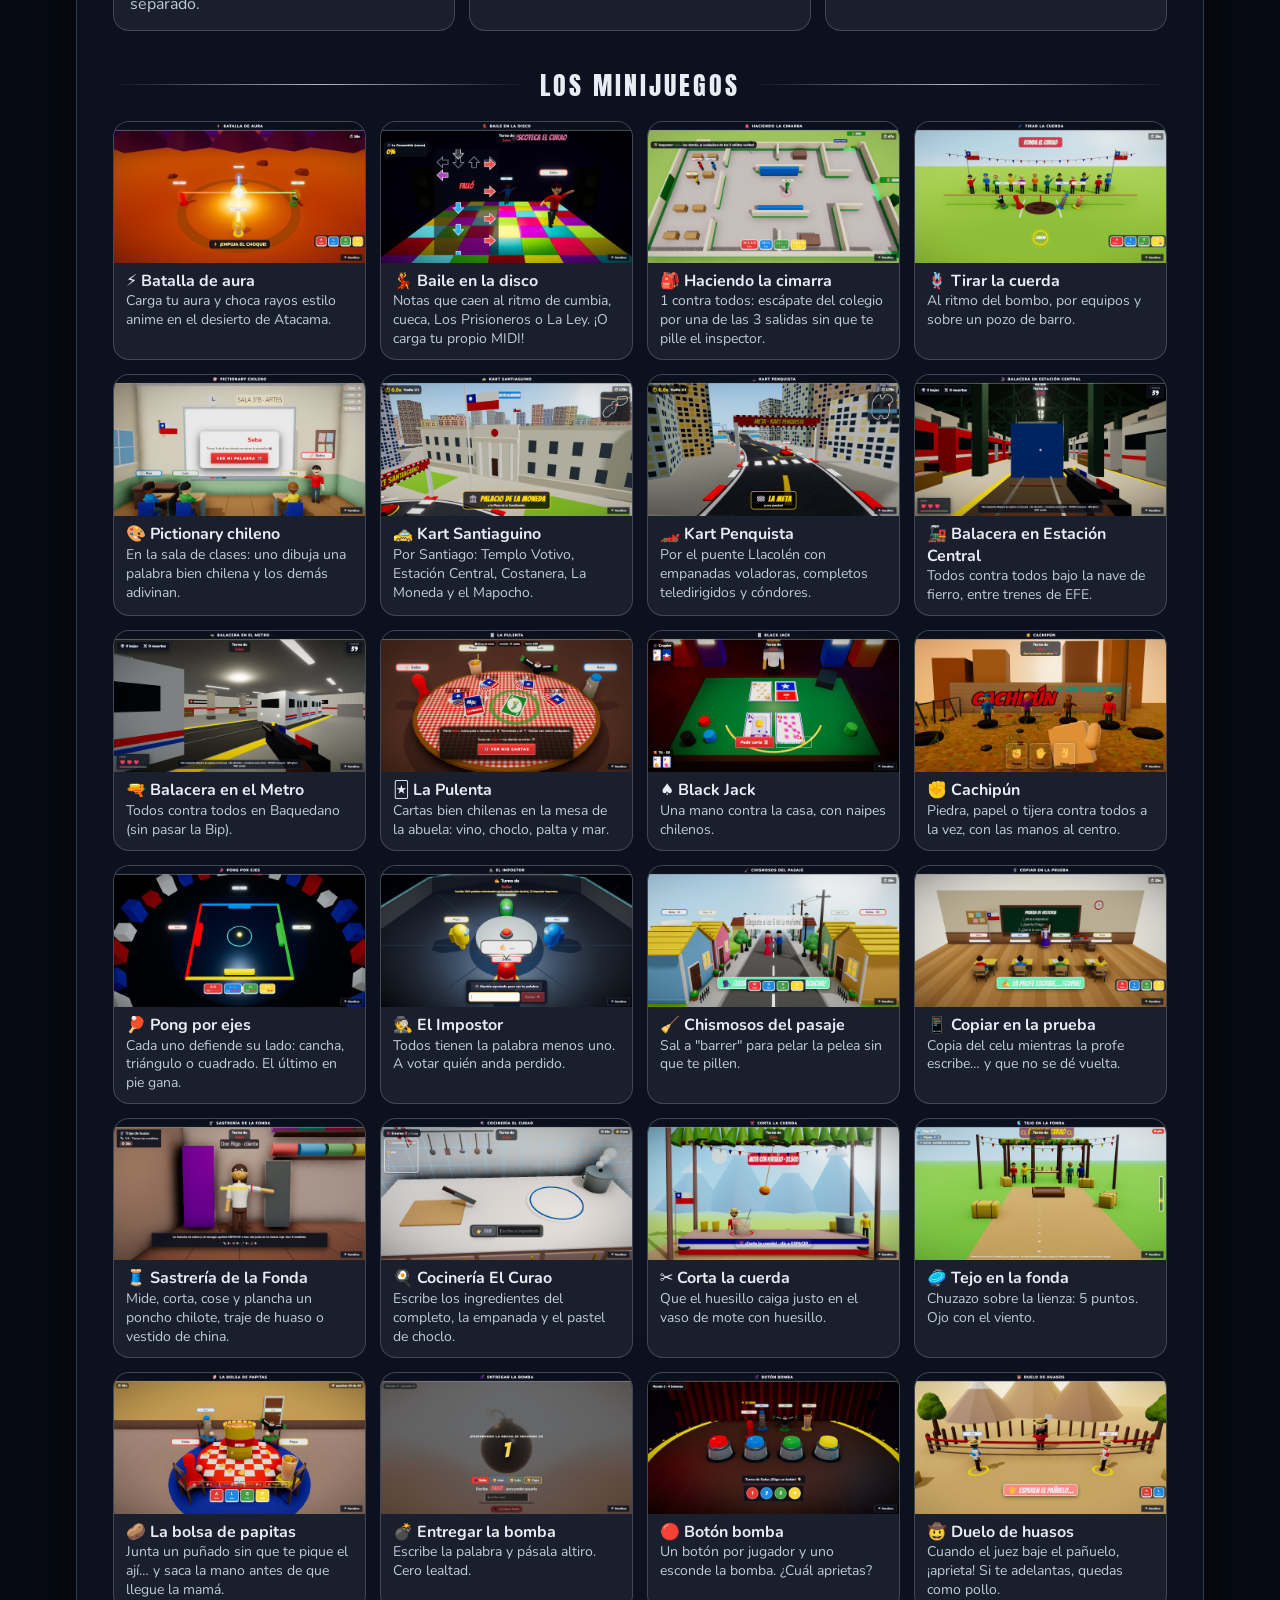
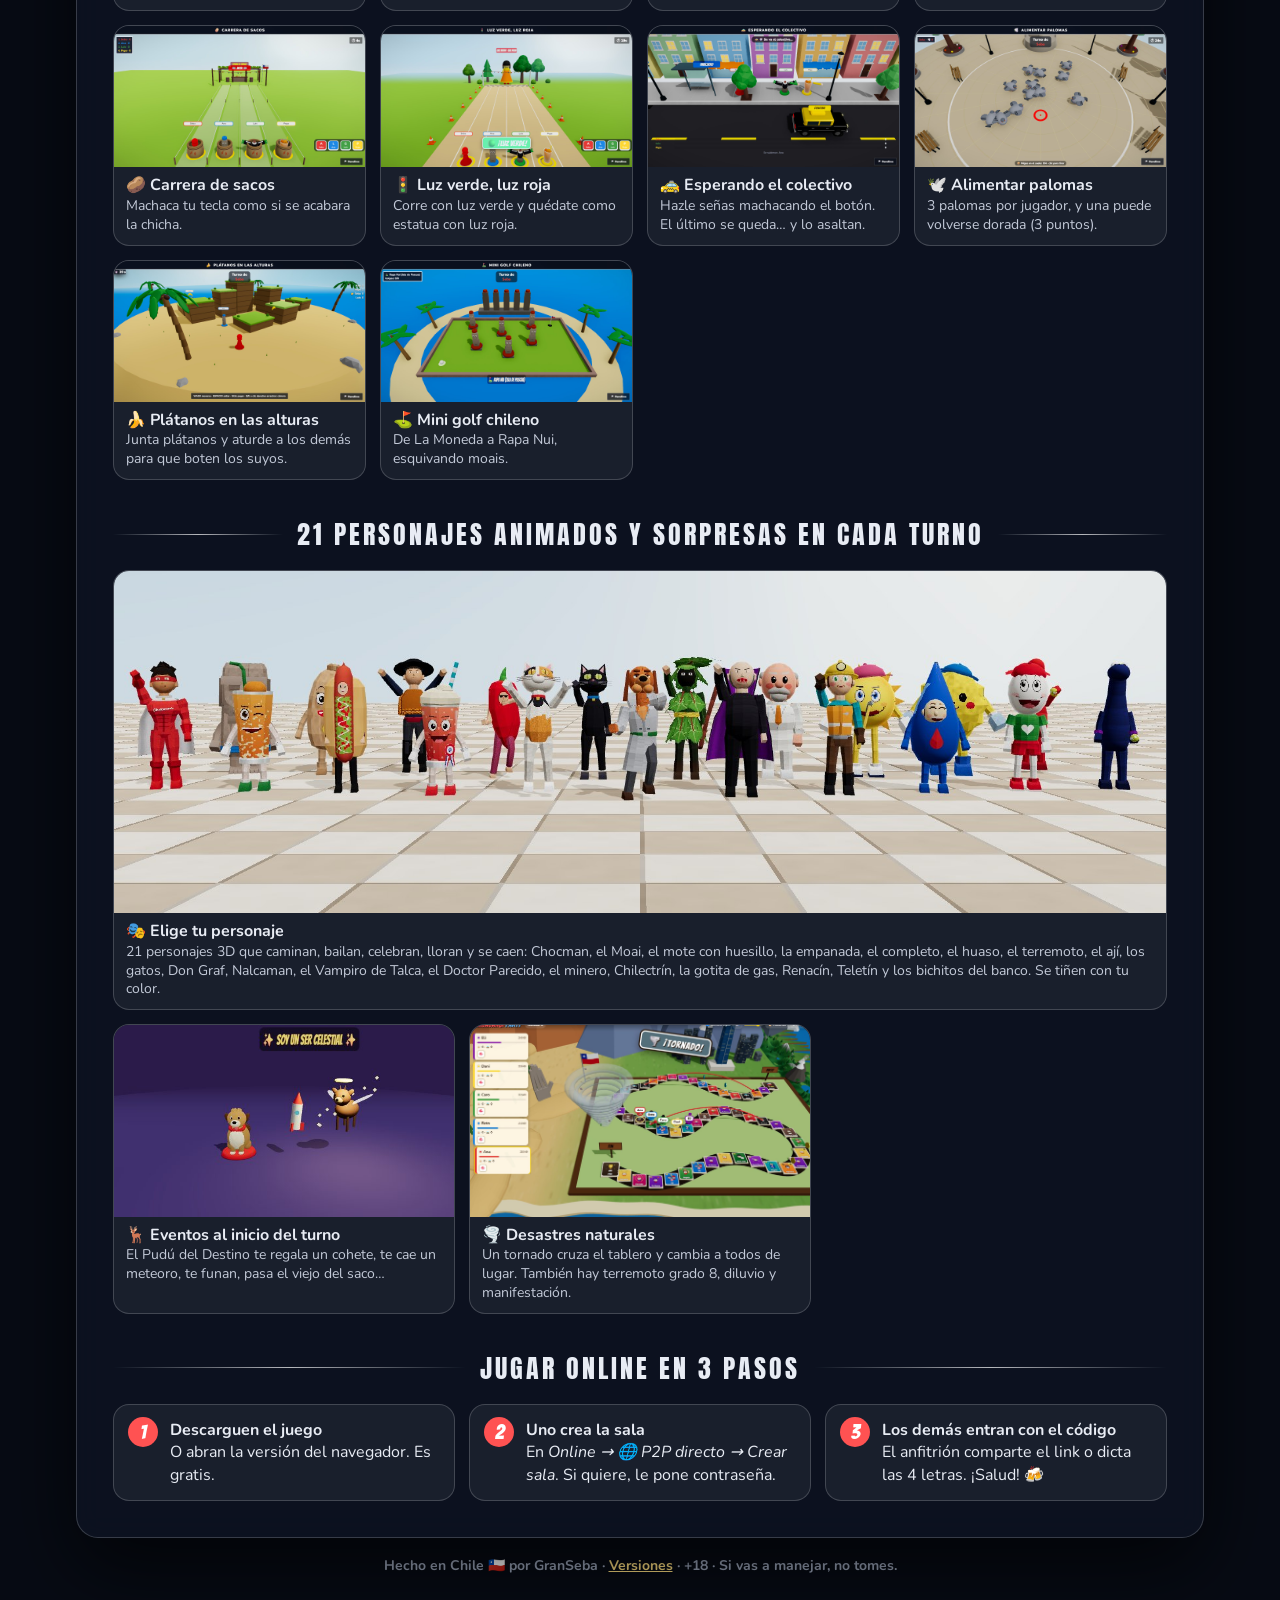
==== commit 7c5e2c72: "Versión web 0.1.27 Co-Authored-By: Claude Opus 5.5 <noreply@anthropic.com>" ====
--- a/index.html
+++ b/index.html
@@ -237,7 +237,7 @@
             <div class="tags">
               <span class="tag">🎮 34 minijuegos</span>
               <span class="tag">👥 2 a 8 jugadores</span>
-              <span class="tag">🎭 17 personajes</span>
+              <span class="tag">🎭 21 personajes</span>
               <span class="tag">🌐 Online sin servidor</span>
               <span class="tag">📱 También en el celular</span>
               <span class="tag">🕹️ Control de Xbox</span>
@@ -320,9 +320,9 @@
         </section>
 
         <section>
-          <h2>17 personajes y sorpresas en cada turno</h2>
+          <h2>21 personajes animados y sorpresas en cada turno</h2>
           <div class="gallery">
-            <figure class="wide"><a href="img/personajes.jpg" target="_blank"><img src="img/personajes.jpg" alt="Las 17 fichas: Moai, Empanada, Completo, Pingüino, Cóndor, Perro kiltro, Chocman, Nalcaman, Vampiro de Talca, Doctor Parecido y más" loading="lazy" /></a><figcaption><b>🎭 Elige tu ficha</b>Moai, empanada, completo, terremoto, pingüino, cóndor, perro kiltro, Chocman, Nalcaman, el Vampiro de Talca, el Doctor Parecido y más.</figcaption></figure>
+            <figure class="wide"><a href="img/personajes.jpg" target="_blank"><img src="img/personajes.jpg" alt="Los 21 personajes: Chocman, Moai, Mote con huesillo, Empanada, Completo, Huaso, Terremoto, Ají, gatos, Don Graf, Nalcaman, Vampiro de Talca, Doctor Parecido, Minero, Chilectrín, Gotita de gas, Renacín, Teletín y los bichitos del banco" loading="lazy" width="1600" height="520" /></a><figcaption><b>🎭 Elige tu personaje</b>21 personajes 3D que caminan, bailan, celebran, lloran y se caen: Chocman, el Moai, el mote con huesillo, la empanada, el completo, el huaso, el terremoto, el ají, los gatos, Don Graf, Nalcaman, el Vampiro de Talca, el Doctor Parecido, el minero, Chilectrín, la gotita de gas, Renacín, Teletín y los bichitos del banco. Se tiñen con tu color.</figcaption></figure>
             <figure><a href="img/evento.jpg" target="_blank"><img src="img/evento.jpg" alt="El Pudú del Destino entrega un cohete" loading="lazy" /></a><figcaption><b>🦌 Eventos al inicio del turno</b>El Pudú del Destino te regala un cohete, te cae un meteoro, te funan, pasa el viejo del saco…</figcaption></figure>
             <figure><a href="img/desastre.jpg" target="_blank"><img src="img/desastre.jpg" alt="Un tornado cruza el tablero y levanta a los jugadores" loading="lazy" /></a><figcaption><b>🌪️ Desastres naturales</b>Un tornado cruza el tablero y cambia a todos de lugar. También hay terremoto grado 8, diluvio y manifestación.</figcaption></figure>
           </div>
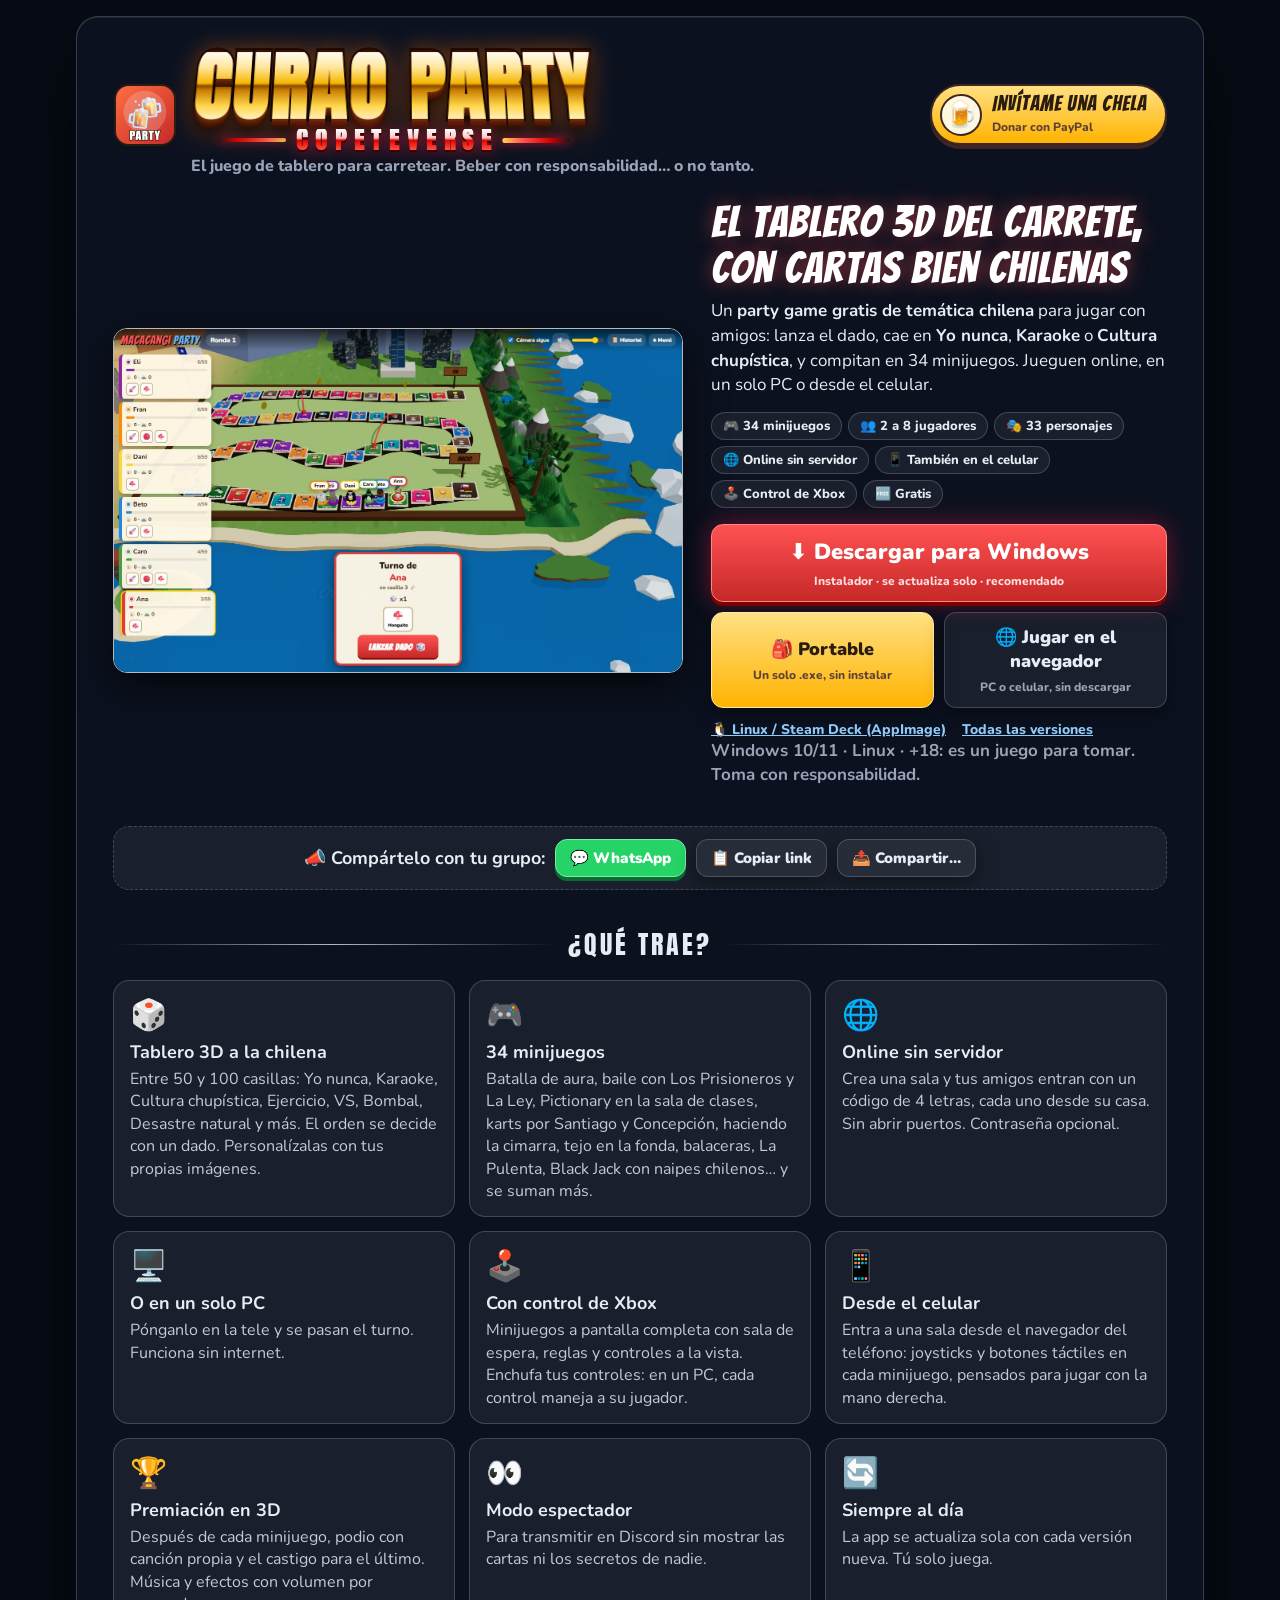
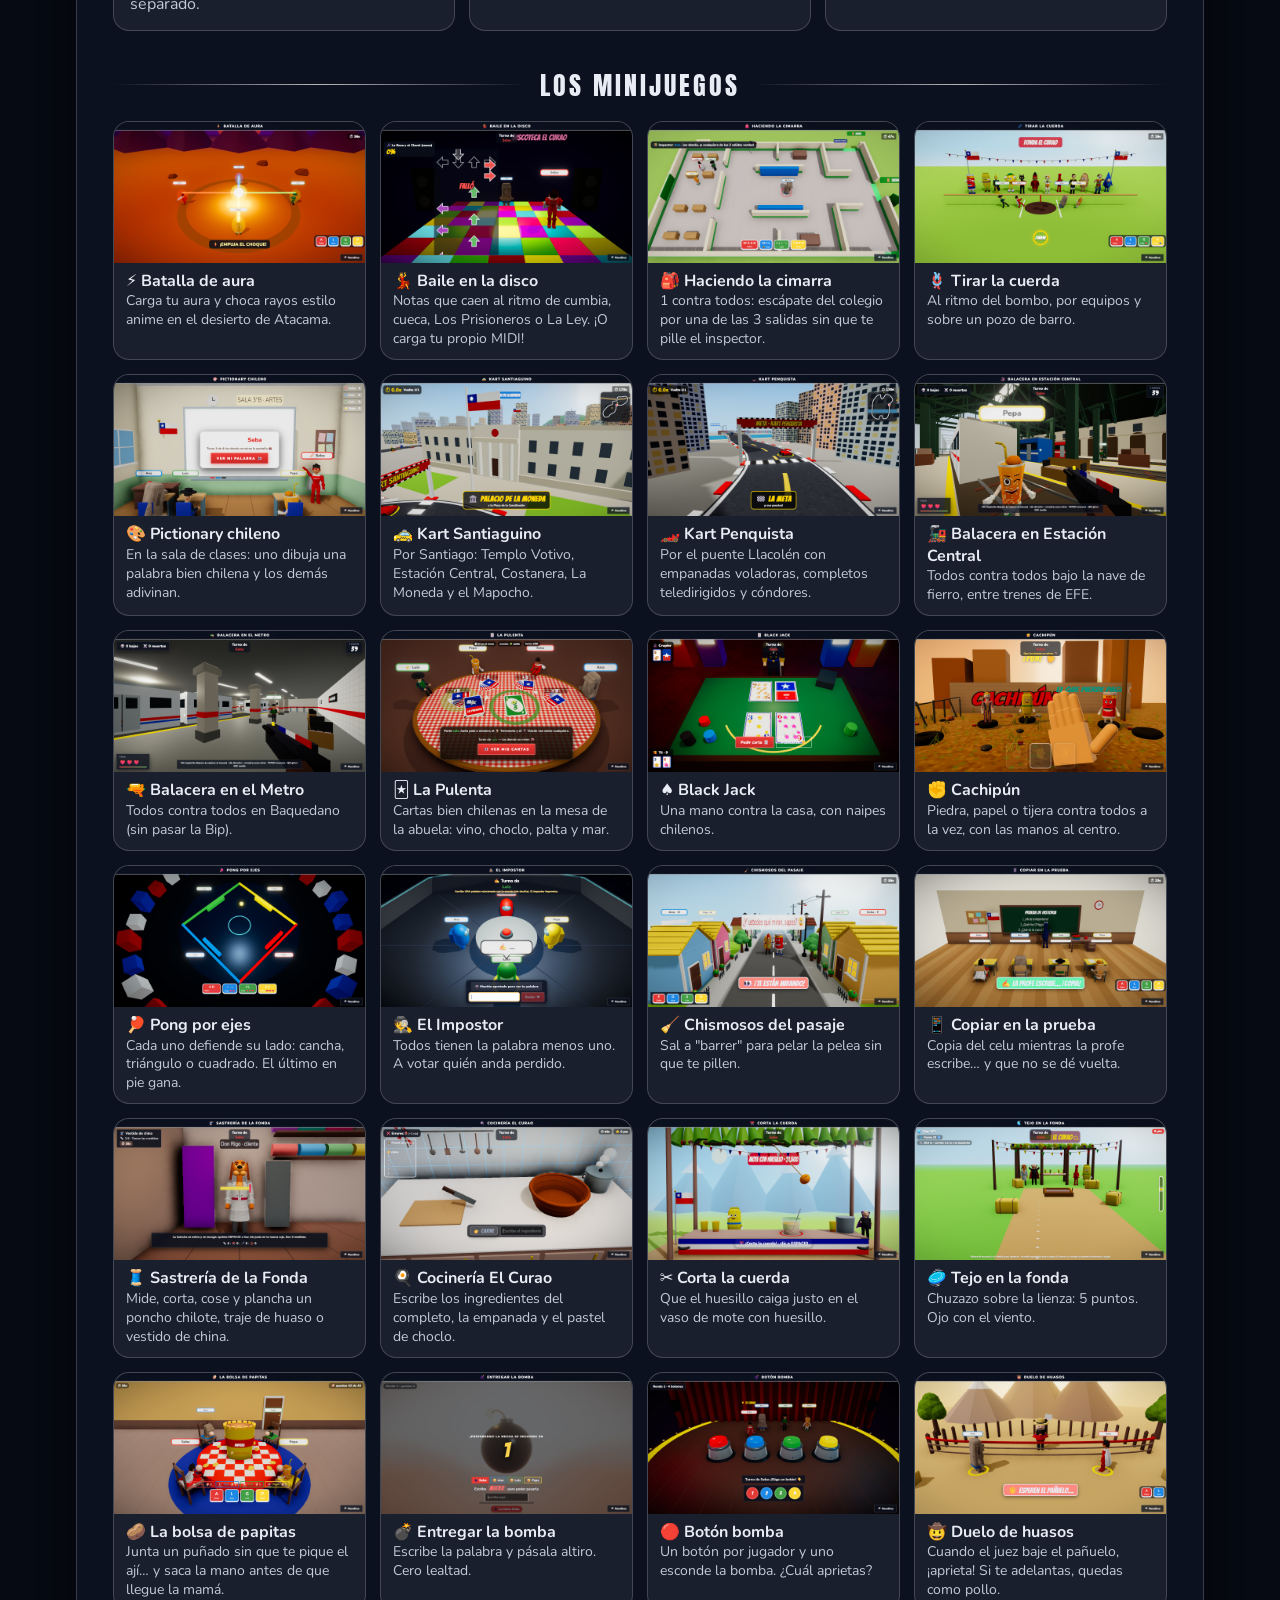
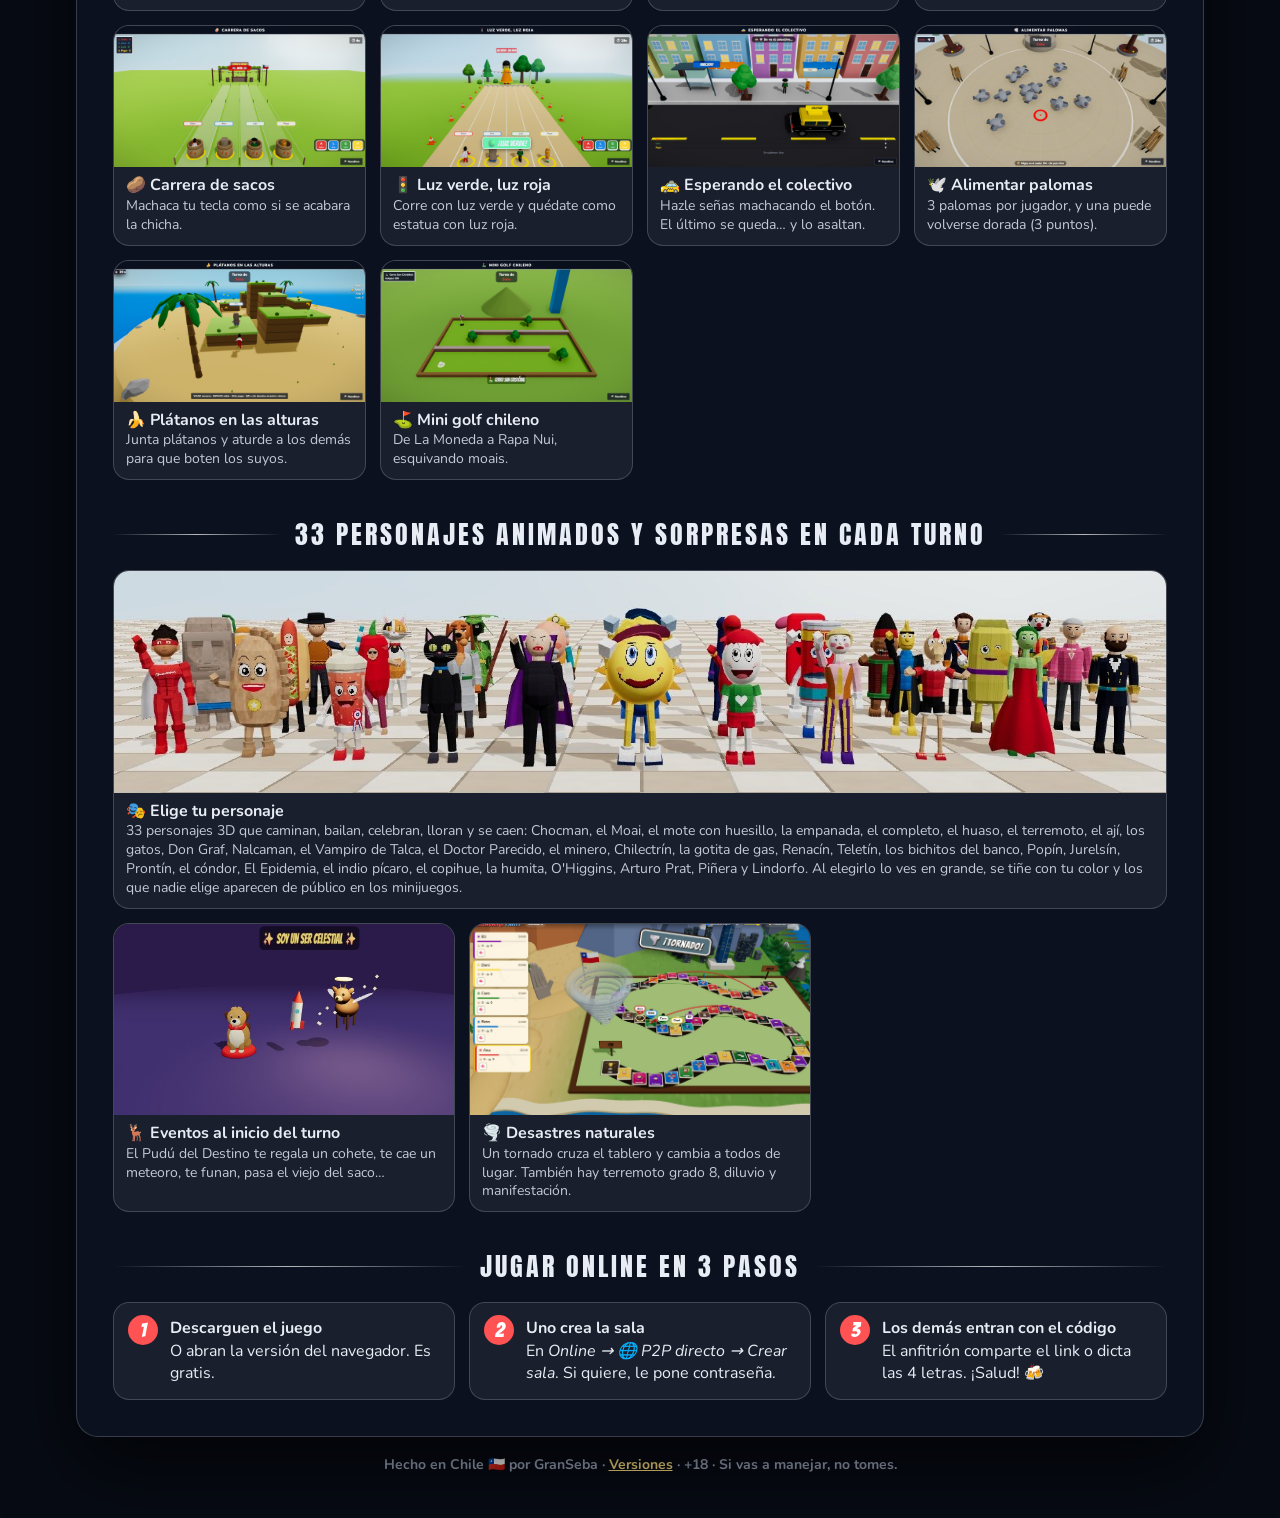
==== commit dbcd1c75: "Página y versión web 0.1.28: 33 personajes y capturas nuevas Co-Authored-By: Claude Opus 5.5 <norepl" ====
--- a/index.html
+++ b/index.html
@@ -237,7 +237,7 @@
             <div class="tags">
               <span class="tag">🎮 34 minijuegos</span>
               <span class="tag">👥 2 a 8 jugadores</span>
-              <span class="tag">🎭 21 personajes</span>
+              <span class="tag">🎭 33 personajes</span>
               <span class="tag">🌐 Online sin servidor</span>
               <span class="tag">📱 También en el celular</span>
               <span class="tag">🕹️ Control de Xbox</span>
@@ -320,9 +320,9 @@
         </section>
 
         <section>
-          <h2>21 personajes animados y sorpresas en cada turno</h2>
+          <h2>33 personajes animados y sorpresas en cada turno</h2>
           <div class="gallery">
-            <figure class="wide"><a href="img/personajes.jpg" target="_blank"><img src="img/personajes.jpg" alt="Los 21 personajes: Chocman, Moai, Mote con huesillo, Empanada, Completo, Huaso, Terremoto, Ají, gatos, Don Graf, Nalcaman, Vampiro de Talca, Doctor Parecido, Minero, Chilectrín, Gotita de gas, Renacín, Teletín y los bichitos del banco" loading="lazy" width="1600" height="520" /></a><figcaption><b>🎭 Elige tu personaje</b>21 personajes 3D que caminan, bailan, celebran, lloran y se caen: Chocman, el Moai, el mote con huesillo, la empanada, el completo, el huaso, el terremoto, el ají, los gatos, Don Graf, Nalcaman, el Vampiro de Talca, el Doctor Parecido, el minero, Chilectrín, la gotita de gas, Renacín, Teletín y los bichitos del banco. Se tiñen con tu color.</figcaption></figure>
+            <figure class="wide"><a href="img/personajes.jpg" target="_blank"><img src="img/personajes.jpg" alt="Los 33 personajes del juego en grupo: Chocman, Moai, Mote con huesillo, Empanada, Completo, Huaso, Terremoto, Ají, gatos, Don Graf, Nalcaman, Vampiro de Talca, Doctor Parecido, Chilectrín, Popín, Jurelsín, Cóndor, Copihue, Humita, O'Higgins, Arturo Prat y más" loading="lazy" width="1520" height="320" /></a><figcaption><b>🎭 Elige tu personaje</b>33 personajes 3D que caminan, bailan, celebran, lloran y se caen: Chocman, el Moai, el mote con huesillo, la empanada, el completo, el huaso, el terremoto, el ají, los gatos, Don Graf, Nalcaman, el Vampiro de Talca, el Doctor Parecido, el minero, Chilectrín, la gotita de gas, Renacín, Teletín, los bichitos del banco, Popín, Jurelsín, Prontín, el cóndor, El Epidemia, el indio pícaro, el copihue, la humita, O'Higgins, Arturo Prat, Piñera y Lindorfo. Al elegirlo lo ves en grande, se tiñe con tu color y los que nadie elige aparecen de público en los minijuegos.</figcaption></figure>
             <figure><a href="img/evento.jpg" target="_blank"><img src="img/evento.jpg" alt="El Pudú del Destino entrega un cohete" loading="lazy" /></a><figcaption><b>🦌 Eventos al inicio del turno</b>El Pudú del Destino te regala un cohete, te cae un meteoro, te funan, pasa el viejo del saco…</figcaption></figure>
             <figure><a href="img/desastre.jpg" target="_blank"><img src="img/desastre.jpg" alt="Un tornado cruza el tablero y levanta a los jugadores" loading="lazy" /></a><figcaption><b>🌪️ Desastres naturales</b>Un tornado cruza el tablero y cambia a todos de lugar. También hay terremoto grado 8, diluvio y manifestación.</figcaption></figure>
           </div>
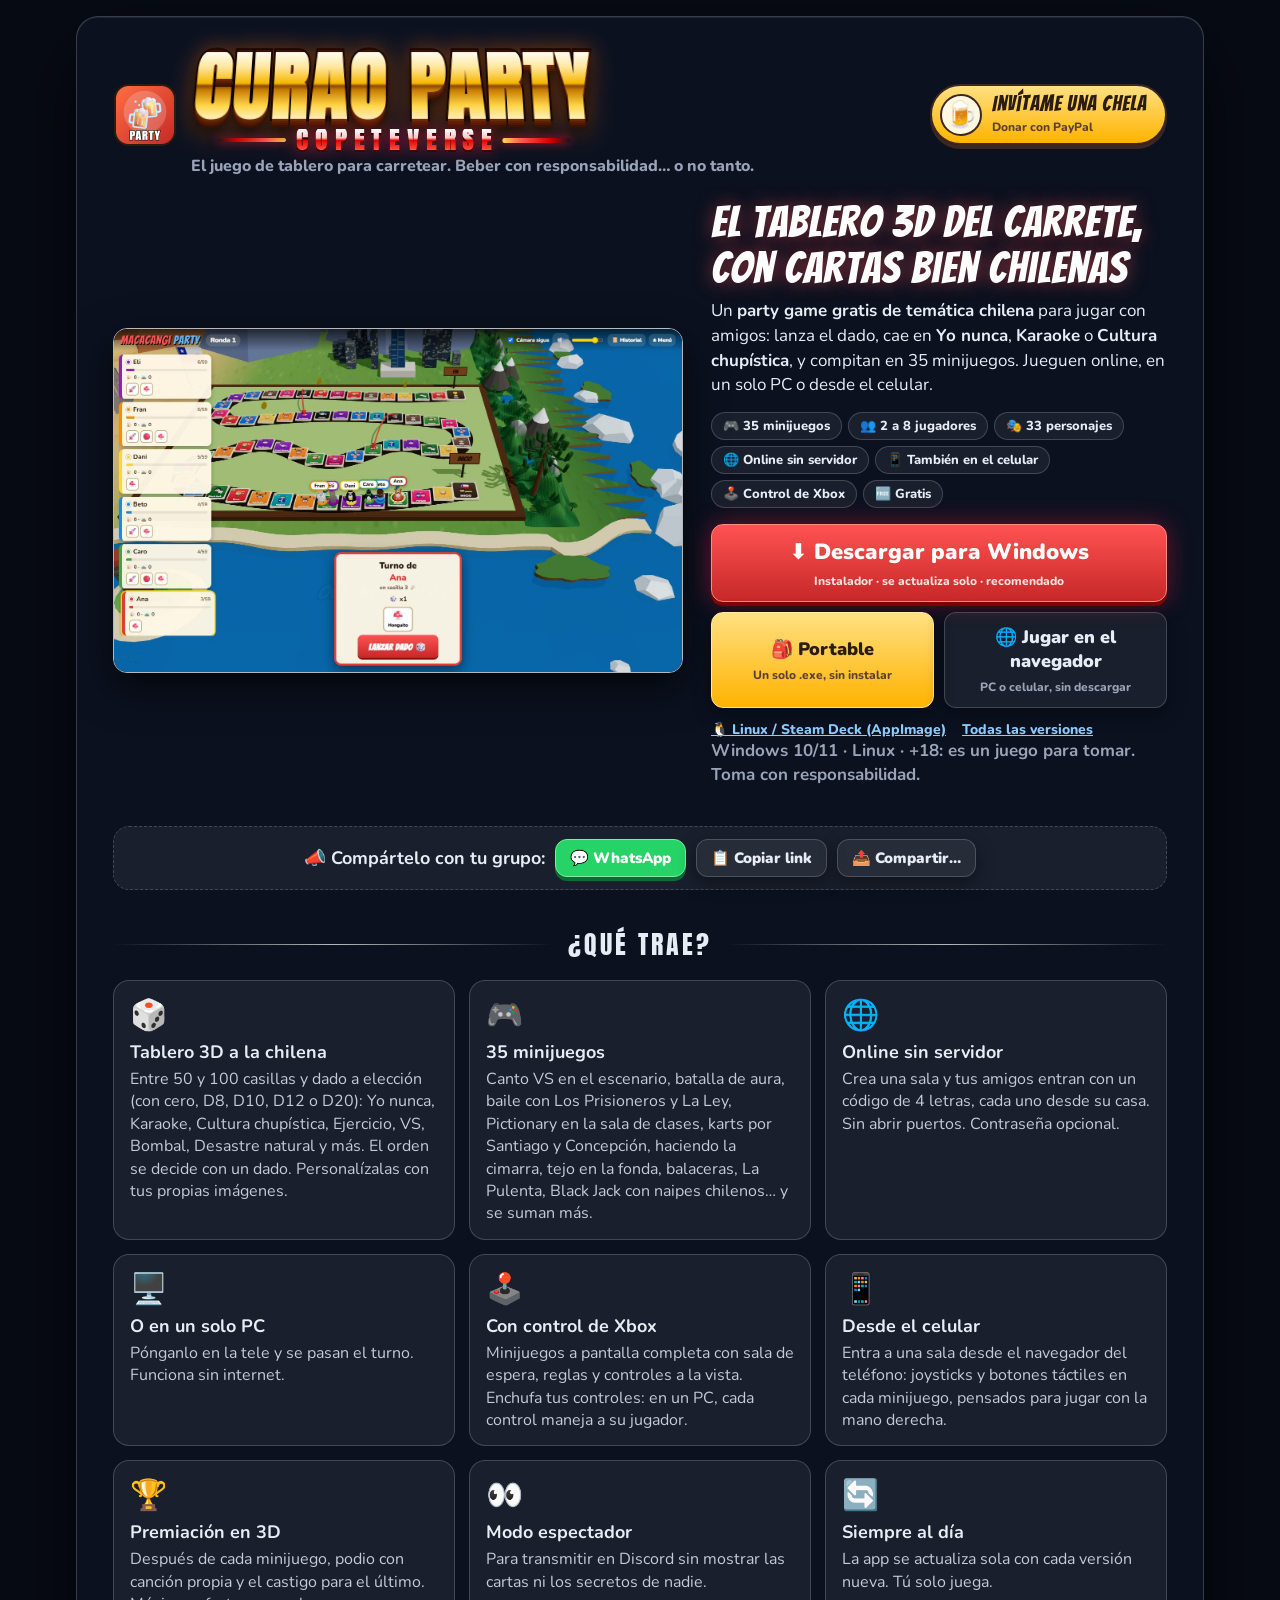
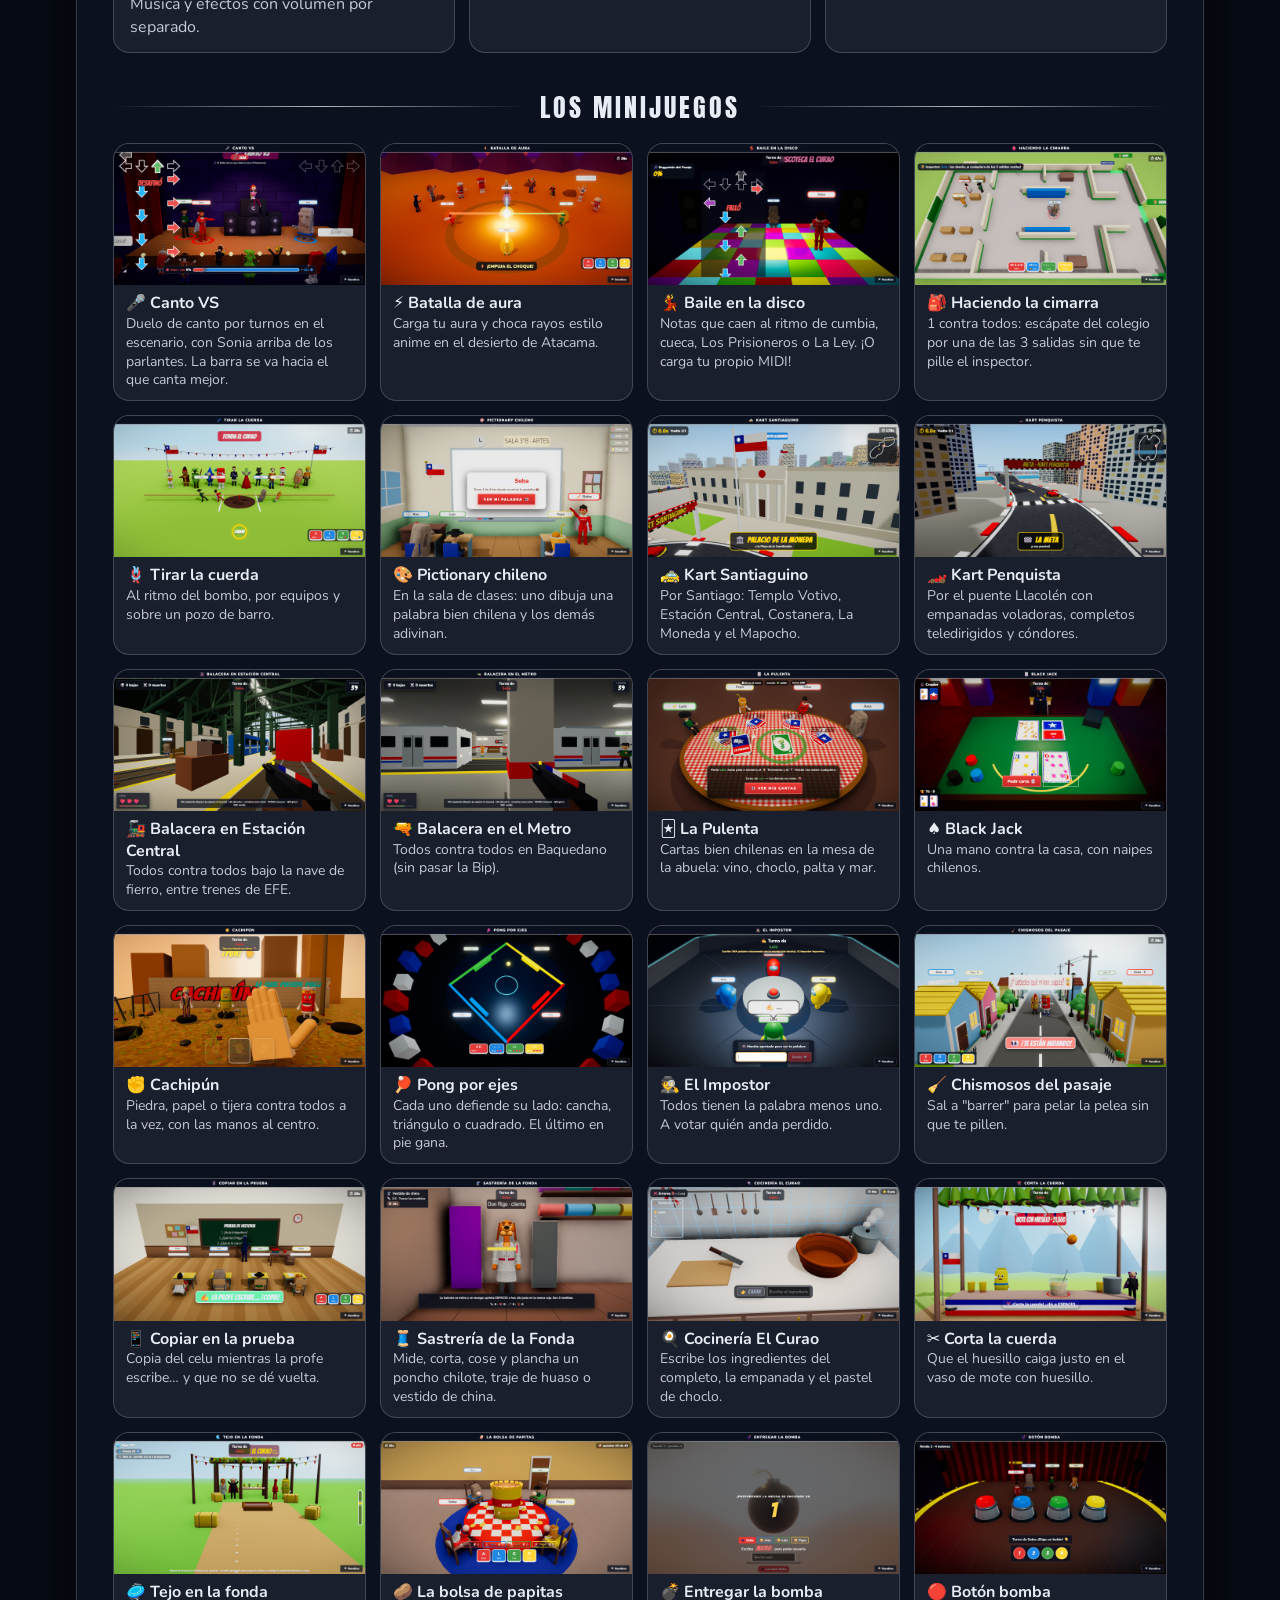
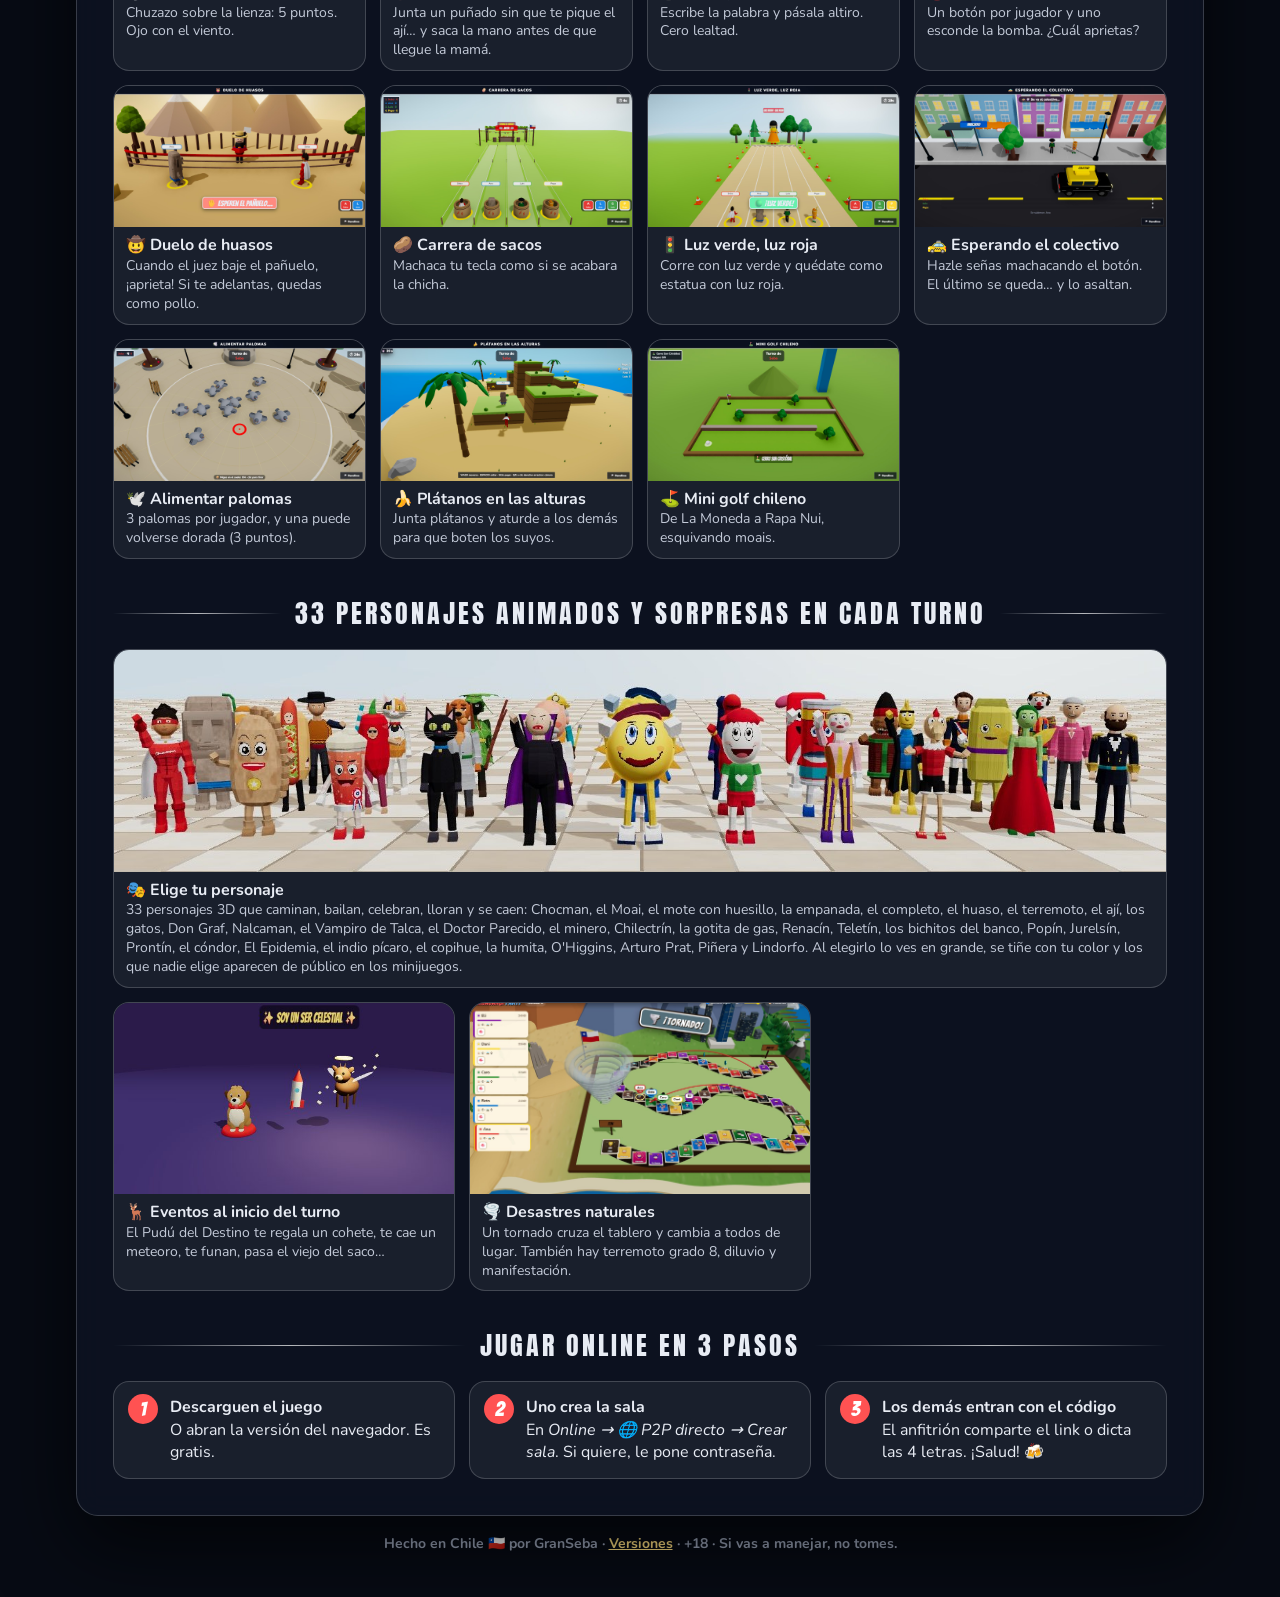
==== commit df797932: "Página y versión web 0.1.29: Canto VS y 35 minijuegos Co-Authored-By: Claude Opus 5.5 <noreply@anthr" ====
--- a/index.html
+++ b/index.html
@@ -9,7 +9,7 @@
     <meta charset="utf-8" />
     <meta name="viewport" content="width=device-width, initial-scale=1" />
     <title>Curao Party: Copeteverse: party game gratis chileno para carretear</title>
-    <meta name="description" content="¿Buscas un party game gratis en Chile? Juega Curao Party: Copeteverse: tablero 3D de temática chilena, 34 minijuegos para jugar con amigos, online o en un PC. Descarga para Windows y Linux." />
+    <meta name="description" content="¿Buscas un party game gratis en Chile? Juega Curao Party: Copeteverse: tablero 3D de temática chilena, 35 minijuegos para jugar con amigos, online o en un PC. Descarga para Windows y Linux." />
     <meta name="robots" content="index, follow" />
     <link rel="canonical" href="https://sebacondeza.github.io/macacangi-releases/" />
     <meta name="google-site-verification" content="C3hAZkJav9RDWLQu-9aS6Bcg-3XktcgtZqG92izZudA" />
@@ -18,18 +18,18 @@
     <meta property="og:site_name" content="Curao Party: Copeteverse" />
     <meta property="og:url" content="https://sebacondeza.github.io/macacangi-releases/" />
     <meta property="og:title" content="Curao Party: Copeteverse: party game gratis chileno para carretear" />
-    <meta property="og:description" content="Party game gratis de temática chilena: 34 minijuegos para jugar con amigos, online o en un PC. Descarga para Windows y Linux." />
+    <meta property="og:description" content="Party game gratis de temática chilena: 35 minijuegos para jugar con amigos, online o en un PC. Descarga para Windows y Linux." />
     <meta property="og:image" content="https://sebacondeza.github.io/macacangi-releases/img/tablero.jpg" />
     <meta name="twitter:card" content="summary_large_image" />
     <meta name="twitter:title" content="Curao Party: Copeteverse: party game gratis chileno para carretear" />
-    <meta name="twitter:description" content="Party game gratis de temática chilena: 34 minijuegos para jugar con amigos, online o en un PC. Descarga para Windows y Linux." />
+    <meta name="twitter:description" content="Party game gratis de temática chilena: 35 minijuegos para jugar con amigos, online o en un PC. Descarga para Windows y Linux." />
     <meta name="twitter:image" content="https://sebacondeza.github.io/macacangi-releases/img/tablero.jpg" />
     <script type="application/ld+json">
       {
         "@context": "https://schema.org",
         "@type": "SoftwareApplication",
         "name": "Curao Party: Copeteverse",
-        "description": "Party game gratis de temática chilena para jugar con amigos: tablero 3D, 34 minijuegos y modos local, online y navegador.",
+        "description": "Party game gratis de temática chilena para jugar con amigos: tablero 3D, 35 minijuegos y modos local, online y navegador.",
         "url": "https://sebacondeza.github.io/macacangi-releases/",
         "applicationCategory": "GameApplication",
         "operatingSystem": ["Windows 10", "Windows 11", "Linux", "Web browser"],
@@ -233,9 +233,9 @@
           <img class="shot" src="img/tablero.jpg" alt="El tablero 3D de Curao Party: Copeteverse con las fichas, las casillas y el mapa de Chile" />
           <div class="pitch">
             <h2 class="bangers">El tablero 3D del carrete, con cartas bien chilenas</h2>
-            <p>Un <b>party game gratis de temática chilena</b> para jugar con amigos: lanza el dado, cae en <b>Yo nunca</b>, <b>Karaoke</b> o <b>Cultura chupística</b>, y compitan en 34 minijuegos. Jueguen online, en un solo PC o desde el celular.</p>
+            <p>Un <b>party game gratis de temática chilena</b> para jugar con amigos: lanza el dado, cae en <b>Yo nunca</b>, <b>Karaoke</b> o <b>Cultura chupística</b>, y compitan en 35 minijuegos. Jueguen online, en un solo PC o desde el celular.</p>
             <div class="tags">
-              <span class="tag">🎮 34 minijuegos</span>
+              <span class="tag">🎮 35 minijuegos</span>
               <span class="tag">👥 2 a 8 jugadores</span>
               <span class="tag">🎭 33 personajes</span>
               <span class="tag">🌐 Online sin servidor</span>
@@ -271,8 +271,8 @@
         <section>
           <h2>¿Qué trae?</h2>
           <div class="features">
-            <div class="feature"><div class="ico">🎲</div><h3>Tablero 3D a la chilena</h3><p>Entre 50 y 100 casillas: Yo nunca, Karaoke, Cultura chupística, Ejercicio, VS, Bombal, Desastre natural y más. El orden se decide con un dado. Personalízalas con tus propias imágenes.</p></div>
-            <div class="feature"><div class="ico">🎮</div><h3>34 minijuegos</h3><p>Batalla de aura, baile con Los Prisioneros y La Ley, Pictionary en la sala de clases, karts por Santiago y Concepción, haciendo la cimarra, tejo en la fonda, balaceras, La Pulenta, Black Jack con naipes chilenos… y se suman más.</p></div>
+            <div class="feature"><div class="ico">🎲</div><h3>Tablero 3D a la chilena</h3><p>Entre 50 y 100 casillas y dado a elección (con cero, D8, D10, D12 o D20): Yo nunca, Karaoke, Cultura chupística, Ejercicio, VS, Bombal, Desastre natural y más. El orden se decide con un dado. Personalízalas con tus propias imágenes.</p></div>
+            <div class="feature"><div class="ico">🎮</div><h3>35 minijuegos</h3><p>Canto VS en el escenario, batalla de aura, baile con Los Prisioneros y La Ley, Pictionary en la sala de clases, karts por Santiago y Concepción, haciendo la cimarra, tejo en la fonda, balaceras, La Pulenta, Black Jack con naipes chilenos… y se suman más.</p></div>
             <div class="feature"><div class="ico">🌐</div><h3>Online sin servidor</h3><p>Crea una sala y tus amigos entran con un código de 4 letras, cada uno desde su casa. Sin abrir puertos. Contraseña opcional.</p></div>
             <div class="feature"><div class="ico">🖥️</div><h3>O en un solo PC</h3><p>Pónganlo en la tele y se pasan el turno. Funciona sin internet.</p></div>
             <div class="feature"><div class="ico">🕹️</div><h3>Con control de Xbox</h3><p>Minijuegos a pantalla completa con sala de espera, reglas y controles a la vista. Enchufa tus controles: en un PC, cada control maneja a su jugador.</p></div>
@@ -286,6 +286,7 @@
         <section>
           <h2>Los minijuegos</h2>
           <div class="gallery games">
+            <figure><a href="img/canto.jpg" target="_blank"><img src="img/canto.jpg" alt="Canto VS" loading="lazy" width="1280" height="720" /></a><figcaption><b>🎤 Canto VS</b>Duelo de canto por turnos en el escenario, con Sonia arriba de los parlantes. La barra se va hacia el que canta mejor.</figcaption></figure>
             <figure><a href="img/aura.jpg" target="_blank"><img src="img/aura.jpg" alt="Batalla de aura" loading="lazy" width="1280" height="720" /></a><figcaption><b>⚡ Batalla de aura</b>Carga tu aura y choca rayos estilo anime en el desierto de Atacama.</figcaption></figure>
             <figure><a href="img/baile.jpg" target="_blank"><img src="img/baile.jpg" alt="Baile en la disco" loading="lazy" width="1280" height="720" /></a><figcaption><b>💃 Baile en la disco</b>Notas que caen al ritmo de cumbia, cueca, Los Prisioneros o La Ley. ¡O carga tu propio MIDI!</figcaption></figure>
             <figure><a href="img/cimarra.jpg" target="_blank"><img src="img/cimarra.jpg" alt="Haciendo la cimarra" loading="lazy" width="1280" height="720" /></a><figcaption><b>🎒 Haciendo la cimarra</b>1 contra todos: escápate del colegio por una de las 3 salidas sin que te pille el inspector.</figcaption></figure>
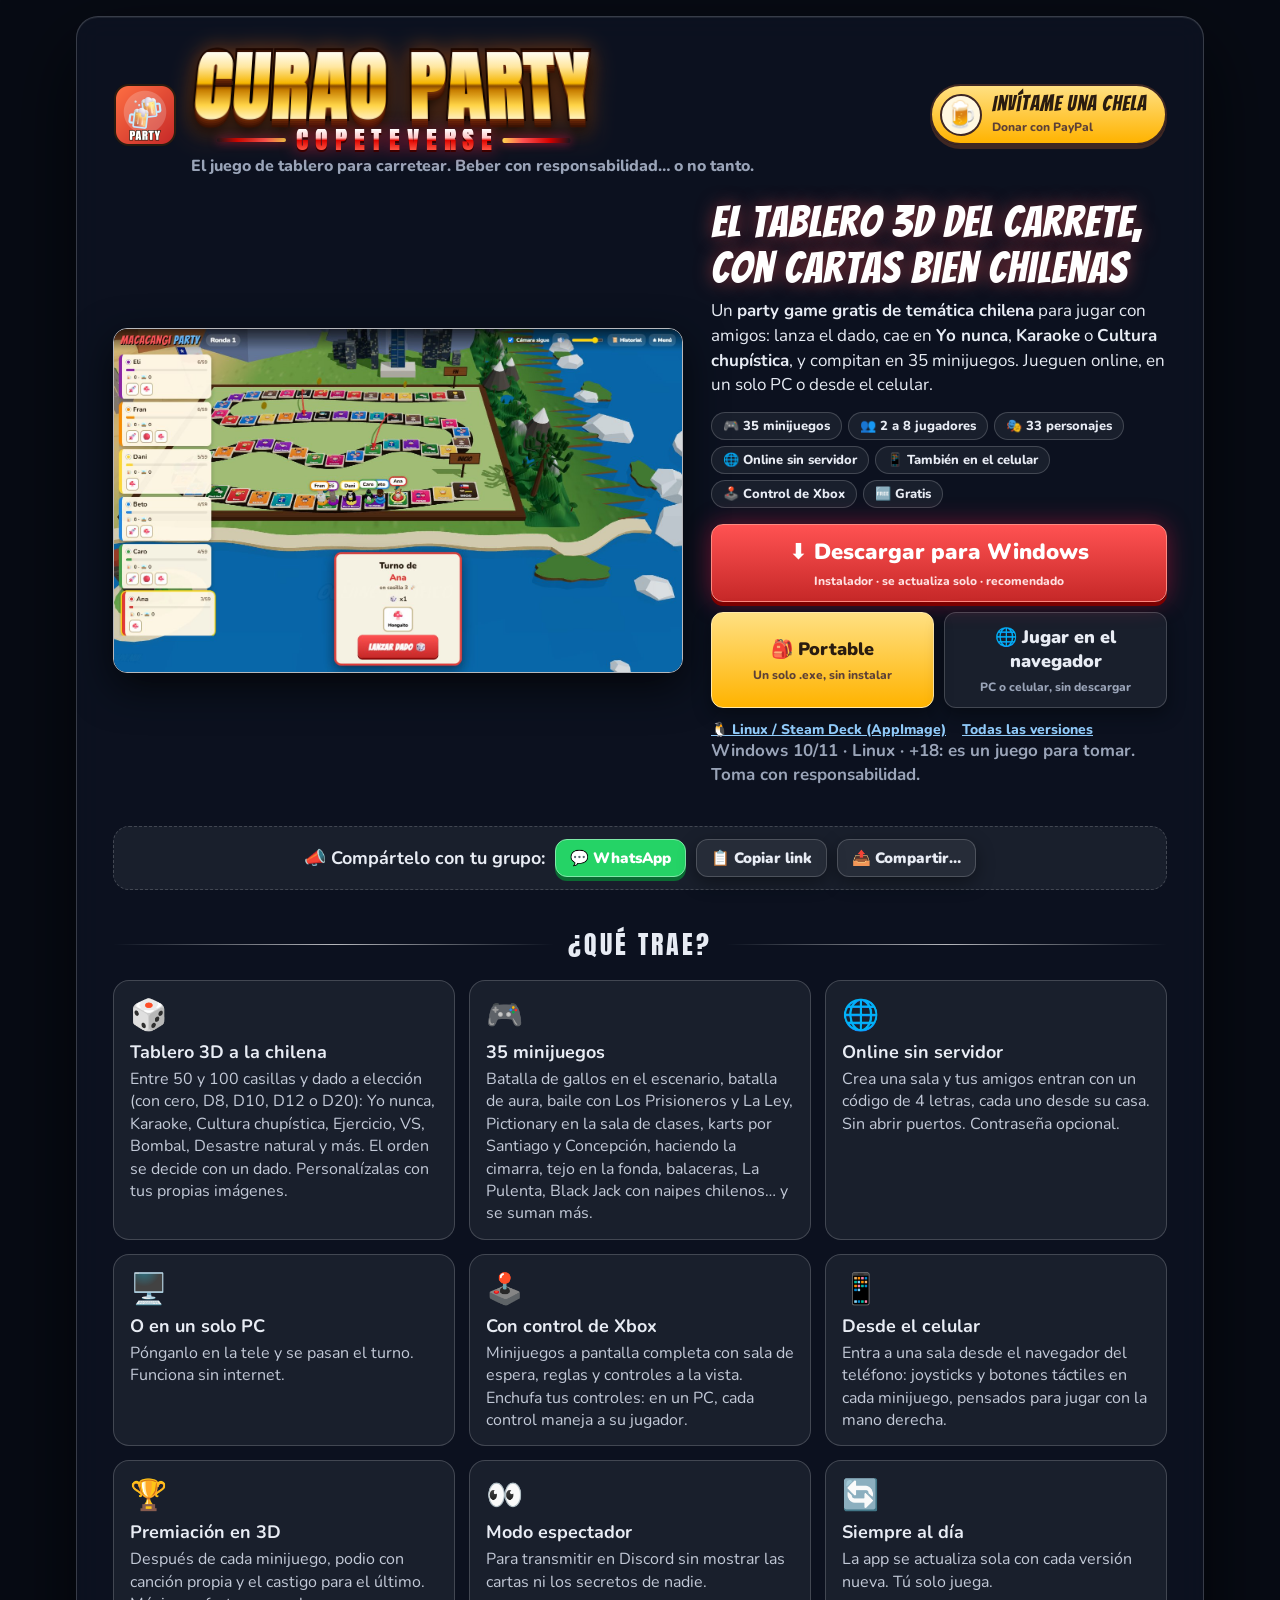
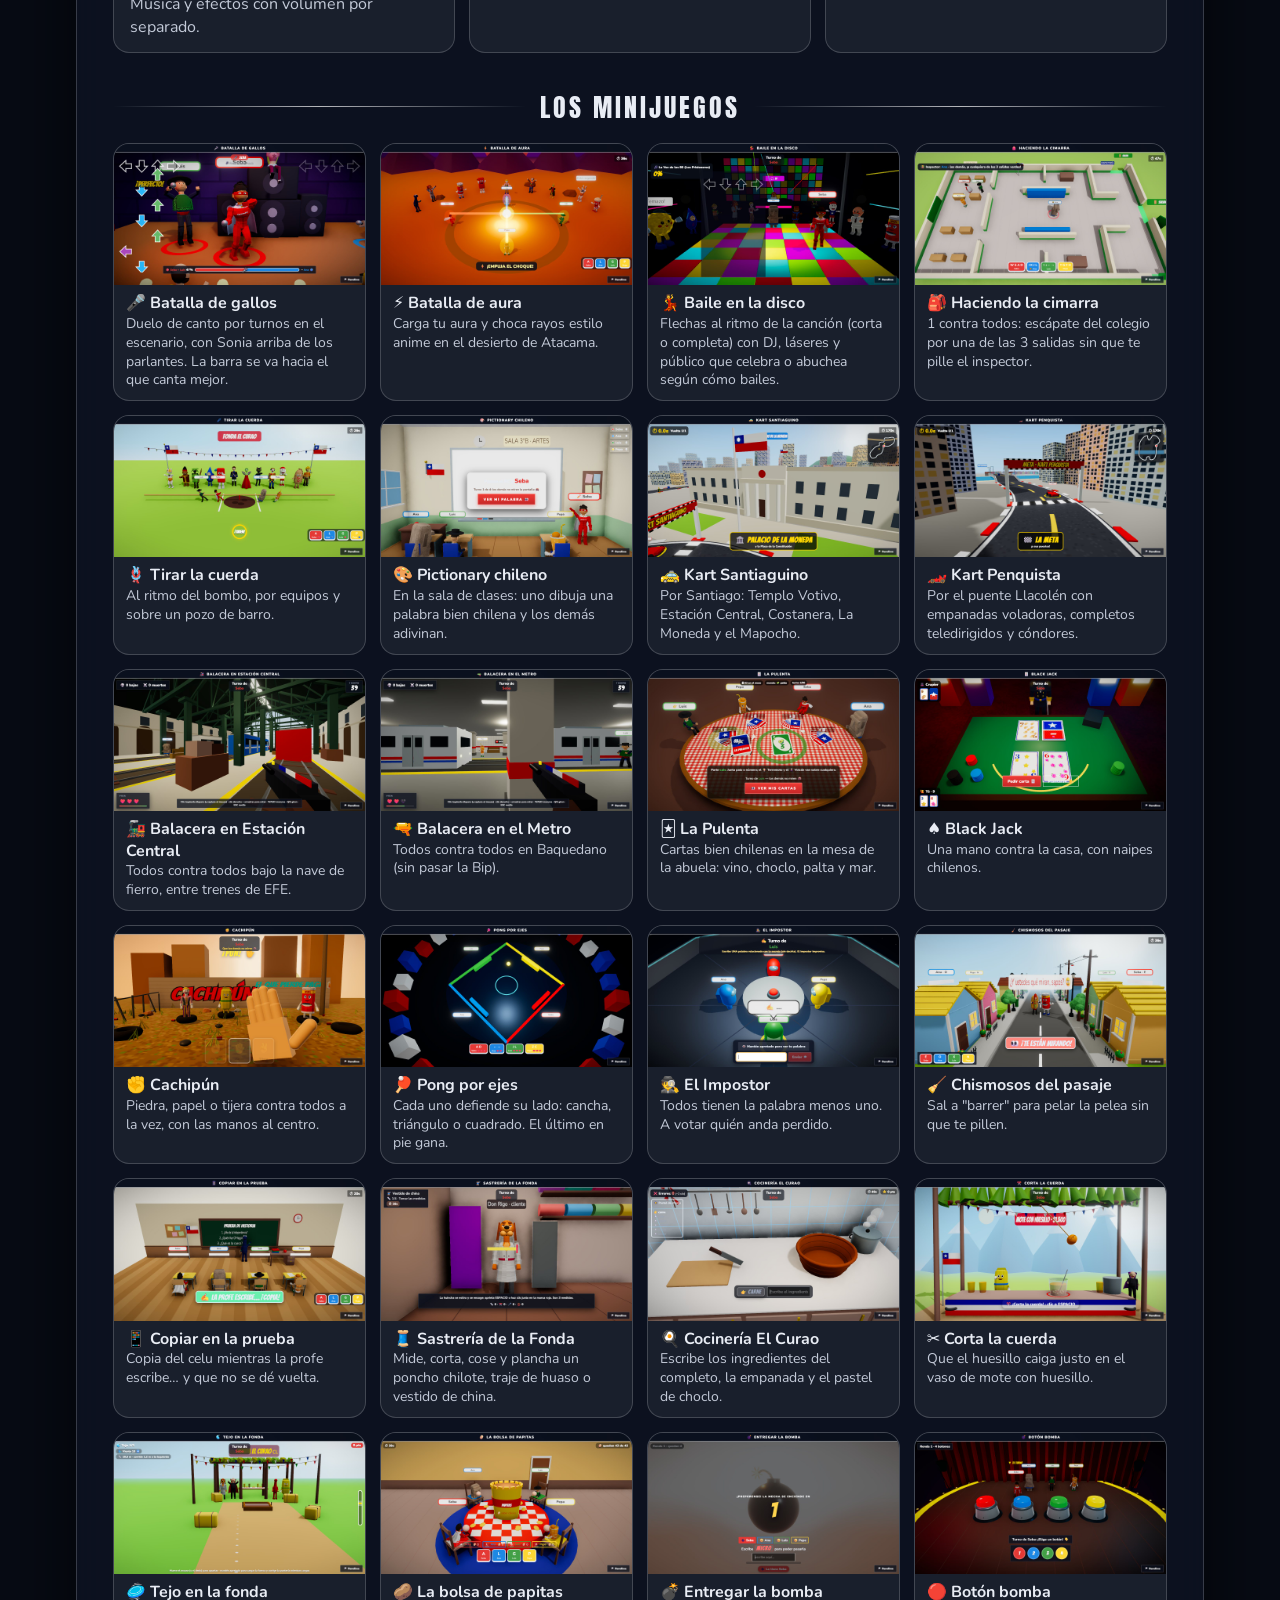
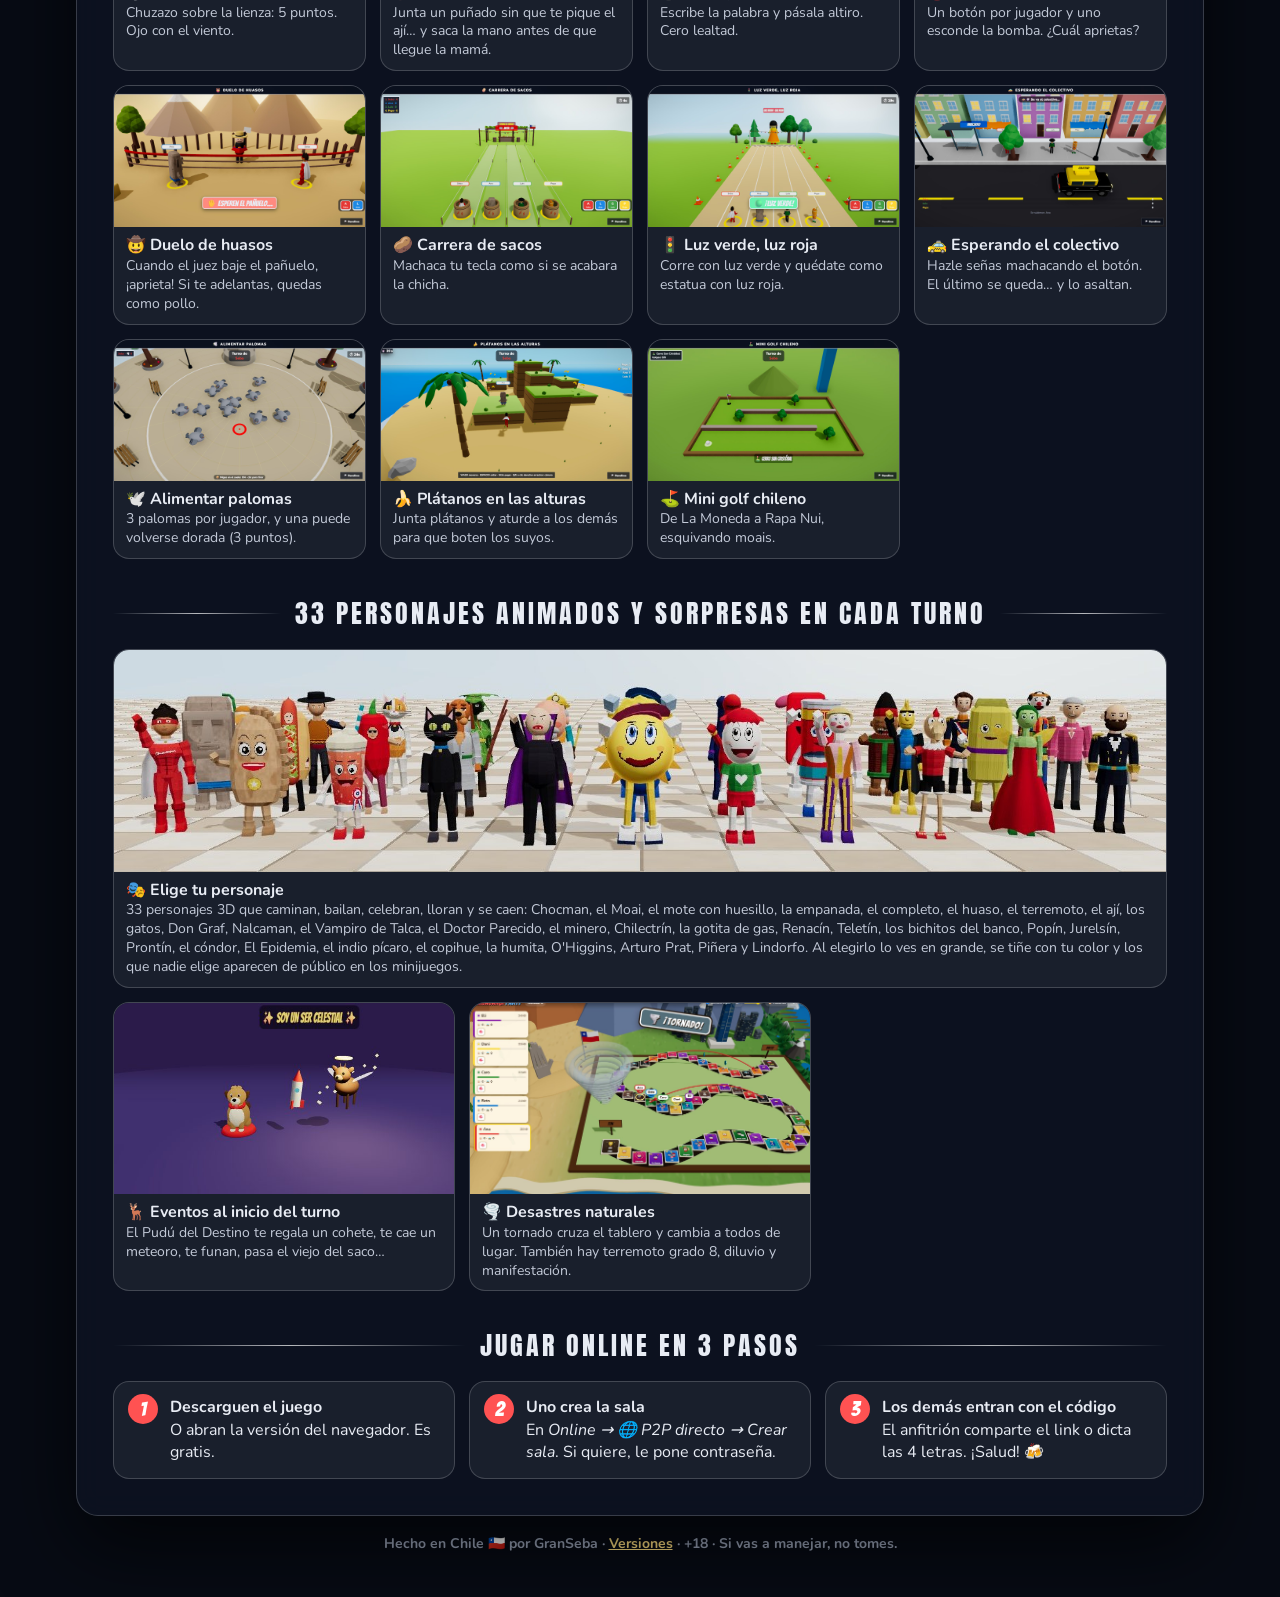
==== commit 83c7e32e: "Página y versión web 0.1.30: Batalla de gallos y disco con público Co-Authored-By: Claude Opus 5.5 <" ====
--- a/index.html
+++ b/index.html
@@ -272,7 +272,7 @@
           <h2>¿Qué trae?</h2>
           <div class="features">
             <div class="feature"><div class="ico">🎲</div><h3>Tablero 3D a la chilena</h3><p>Entre 50 y 100 casillas y dado a elección (con cero, D8, D10, D12 o D20): Yo nunca, Karaoke, Cultura chupística, Ejercicio, VS, Bombal, Desastre natural y más. El orden se decide con un dado. Personalízalas con tus propias imágenes.</p></div>
-            <div class="feature"><div class="ico">🎮</div><h3>35 minijuegos</h3><p>Canto VS en el escenario, batalla de aura, baile con Los Prisioneros y La Ley, Pictionary en la sala de clases, karts por Santiago y Concepción, haciendo la cimarra, tejo en la fonda, balaceras, La Pulenta, Black Jack con naipes chilenos… y se suman más.</p></div>
+            <div class="feature"><div class="ico">🎮</div><h3>35 minijuegos</h3><p>Batalla de gallos en el escenario, batalla de aura, baile con Los Prisioneros y La Ley, Pictionary en la sala de clases, karts por Santiago y Concepción, haciendo la cimarra, tejo en la fonda, balaceras, La Pulenta, Black Jack con naipes chilenos… y se suman más.</p></div>
             <div class="feature"><div class="ico">🌐</div><h3>Online sin servidor</h3><p>Crea una sala y tus amigos entran con un código de 4 letras, cada uno desde su casa. Sin abrir puertos. Contraseña opcional.</p></div>
             <div class="feature"><div class="ico">🖥️</div><h3>O en un solo PC</h3><p>Pónganlo en la tele y se pasan el turno. Funciona sin internet.</p></div>
             <div class="feature"><div class="ico">🕹️</div><h3>Con control de Xbox</h3><p>Minijuegos a pantalla completa con sala de espera, reglas y controles a la vista. Enchufa tus controles: en un PC, cada control maneja a su jugador.</p></div>
@@ -286,9 +286,9 @@
         <section>
           <h2>Los minijuegos</h2>
           <div class="gallery games">
-            <figure><a href="img/canto.jpg" target="_blank"><img src="img/canto.jpg" alt="Canto VS" loading="lazy" width="1280" height="720" /></a><figcaption><b>🎤 Canto VS</b>Duelo de canto por turnos en el escenario, con Sonia arriba de los parlantes. La barra se va hacia el que canta mejor.</figcaption></figure>
+            <figure><a href="img/canto.jpg" target="_blank"><img src="img/canto.jpg" alt="Batalla de gallos" loading="lazy" width="1280" height="720" /></a><figcaption><b>🎤 Batalla de gallos</b>Duelo de canto por turnos en el escenario, con Sonia arriba de los parlantes. La barra se va hacia el que canta mejor.</figcaption></figure>
             <figure><a href="img/aura.jpg" target="_blank"><img src="img/aura.jpg" alt="Batalla de aura" loading="lazy" width="1280" height="720" /></a><figcaption><b>⚡ Batalla de aura</b>Carga tu aura y choca rayos estilo anime en el desierto de Atacama.</figcaption></figure>
-            <figure><a href="img/baile.jpg" target="_blank"><img src="img/baile.jpg" alt="Baile en la disco" loading="lazy" width="1280" height="720" /></a><figcaption><b>💃 Baile en la disco</b>Notas que caen al ritmo de cumbia, cueca, Los Prisioneros o La Ley. ¡O carga tu propio MIDI!</figcaption></figure>
+            <figure><a href="img/baile.jpg" target="_blank"><img src="img/baile.jpg" alt="Baile en la disco" loading="lazy" width="1280" height="720" /></a><figcaption><b>💃 Baile en la disco</b>Flechas al ritmo de la canción (corta o completa) con DJ, láseres y público que celebra o abuchea según cómo bailes.</figcaption></figure>
             <figure><a href="img/cimarra.jpg" target="_blank"><img src="img/cimarra.jpg" alt="Haciendo la cimarra" loading="lazy" width="1280" height="720" /></a><figcaption><b>🎒 Haciendo la cimarra</b>1 contra todos: escápate del colegio por una de las 3 salidas sin que te pille el inspector.</figcaption></figure>
             <figure><a href="img/tira.jpg" target="_blank"><img src="img/tira.jpg" alt="Tirar la cuerda" loading="lazy" width="1280" height="720" /></a><figcaption><b>🪢 Tirar la cuerda</b>Al ritmo del bombo, por equipos y sobre un pozo de barro.</figcaption></figure>
             <figure><a href="img/pictionary.jpg" target="_blank"><img src="img/pictionary.jpg" alt="Pictionary chileno" loading="lazy" width="1280" height="720" /></a><figcaption><b>🎨 Pictionary chileno</b>En la sala de clases: uno dibuja una palabra bien chilena y los demás adivinan.</figcaption></figure>
